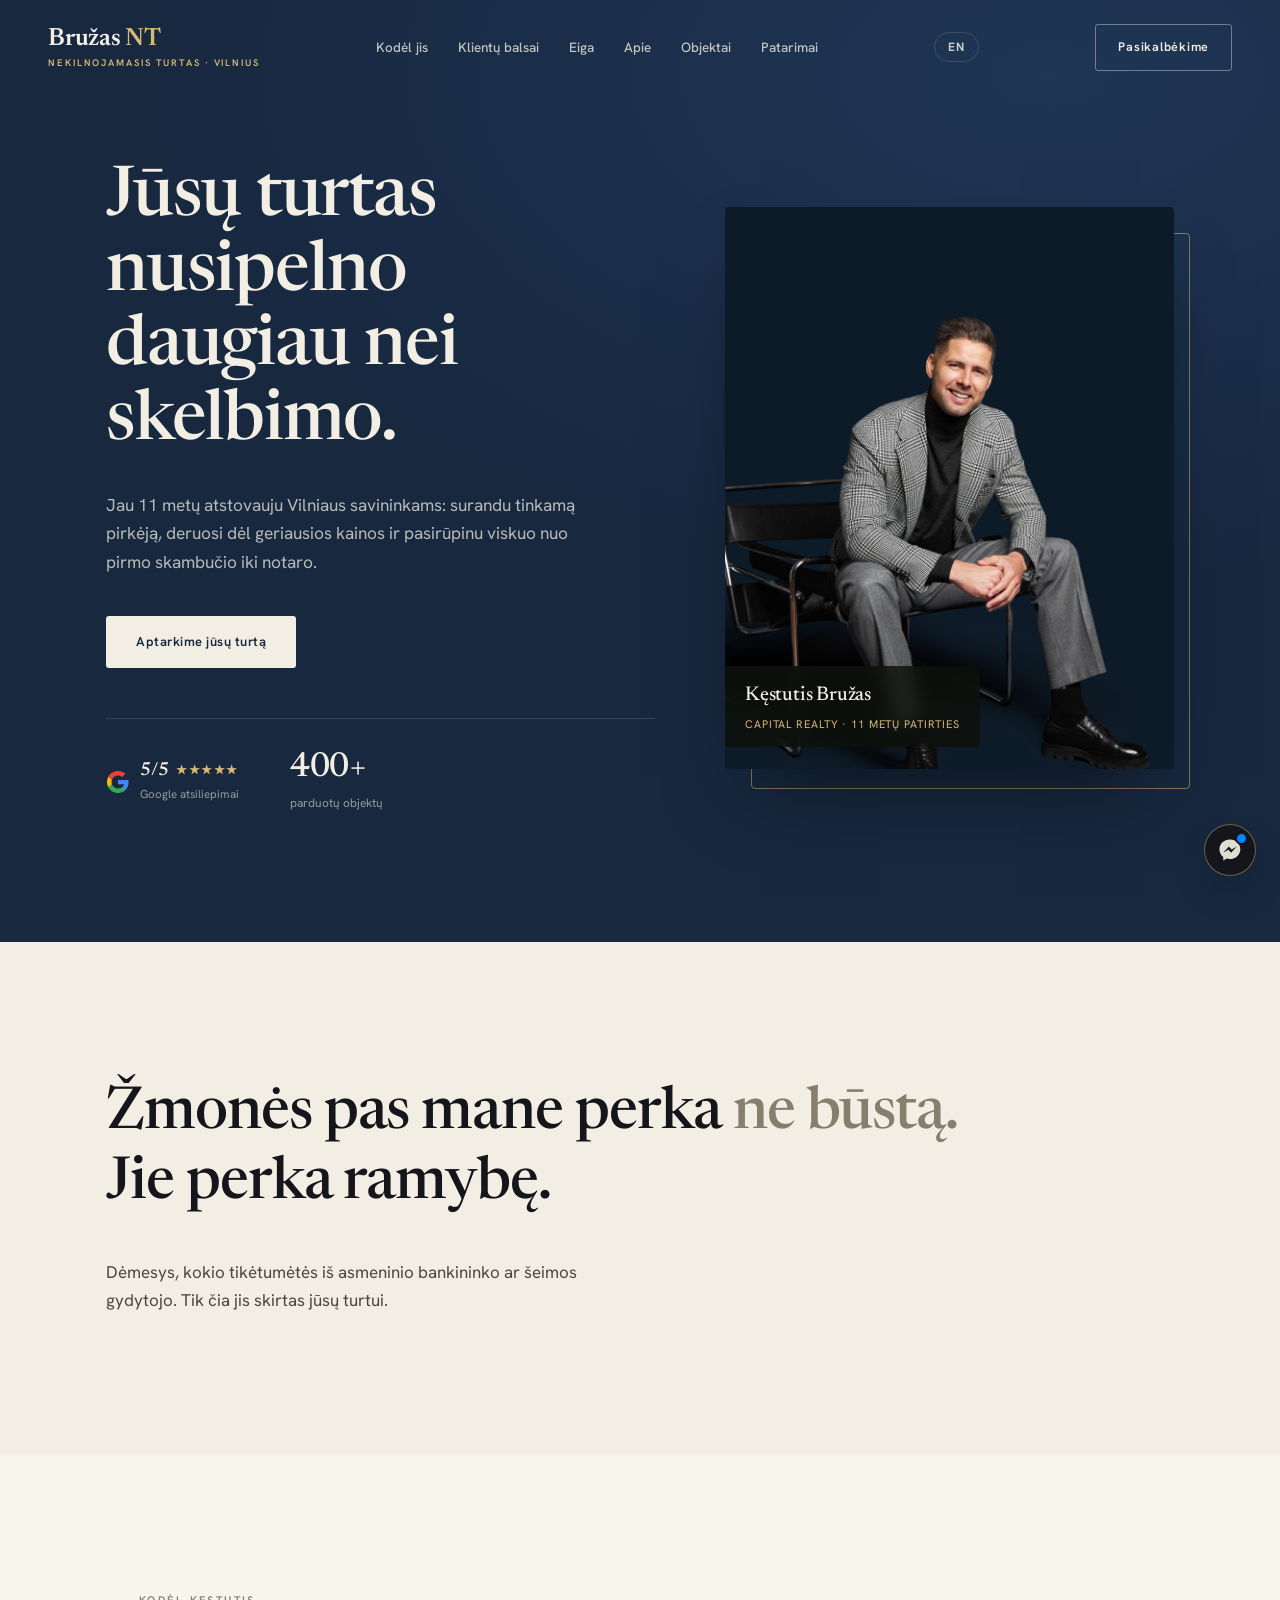
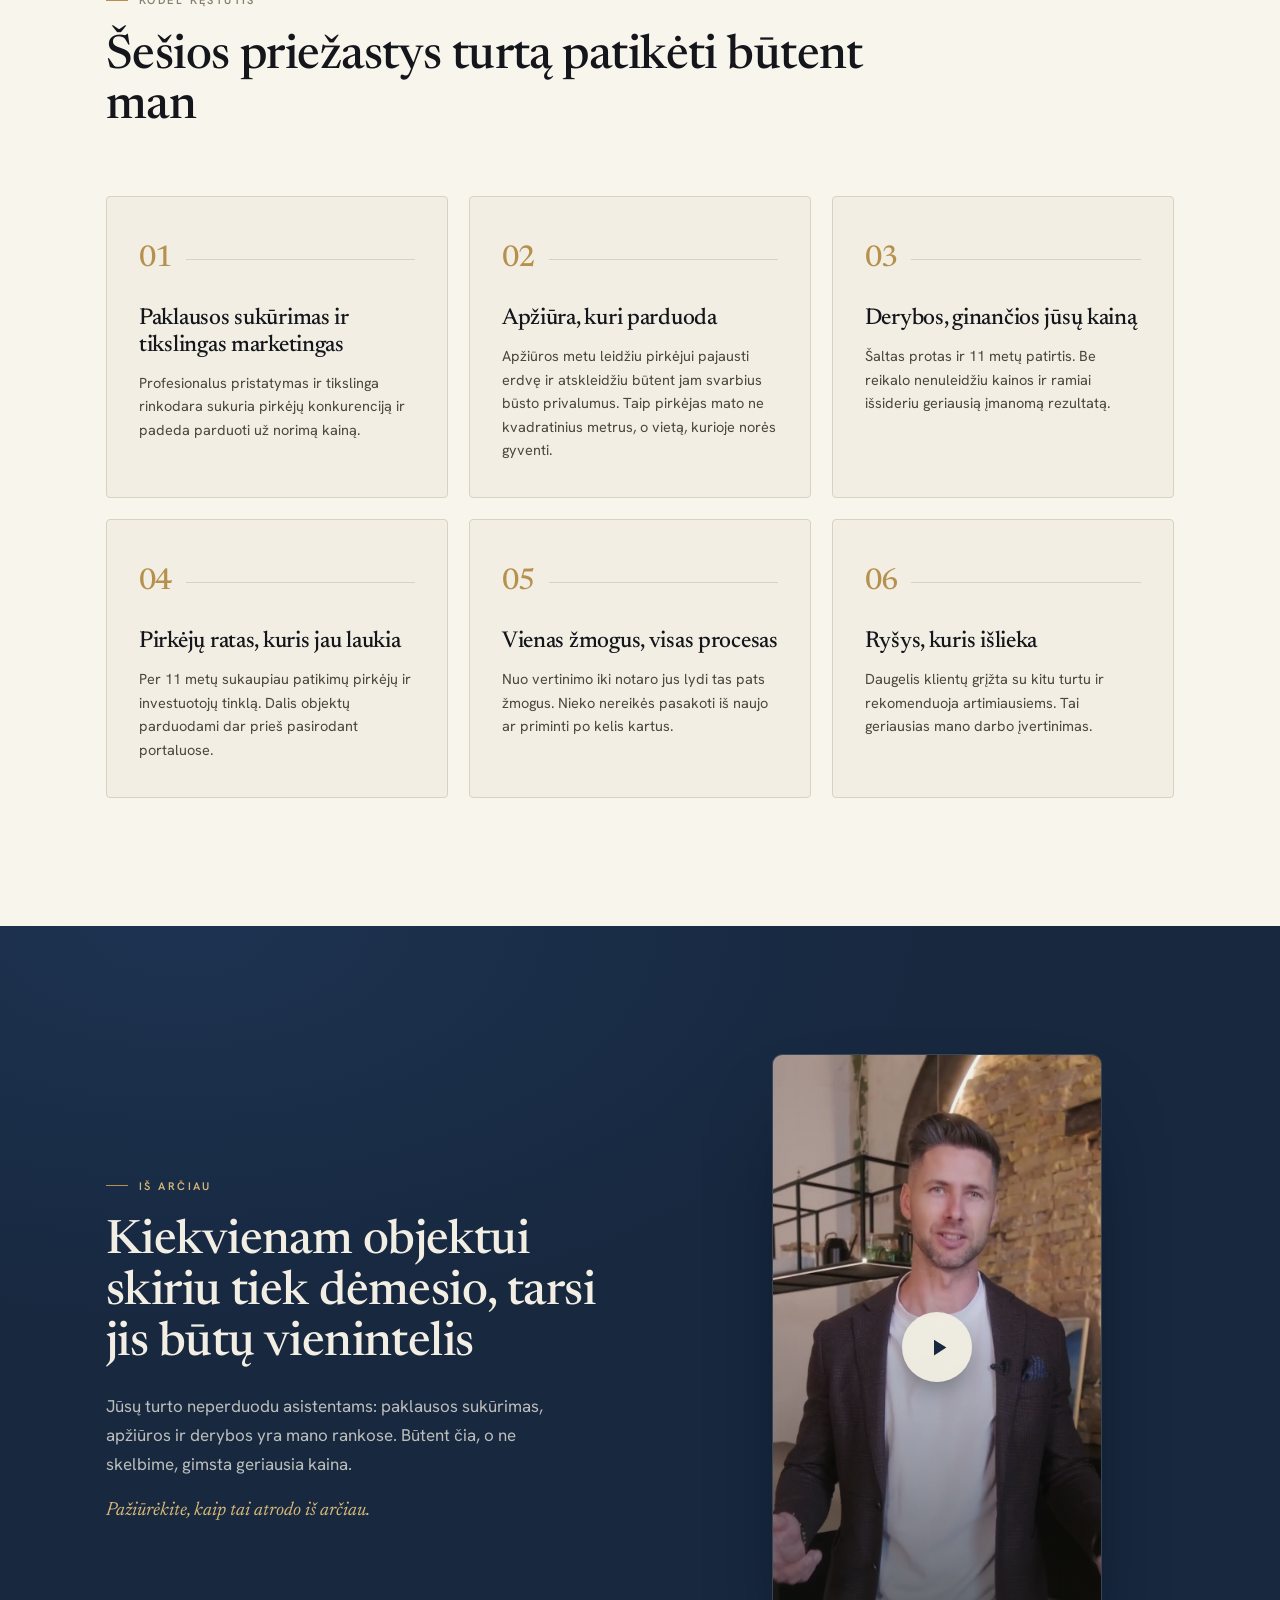
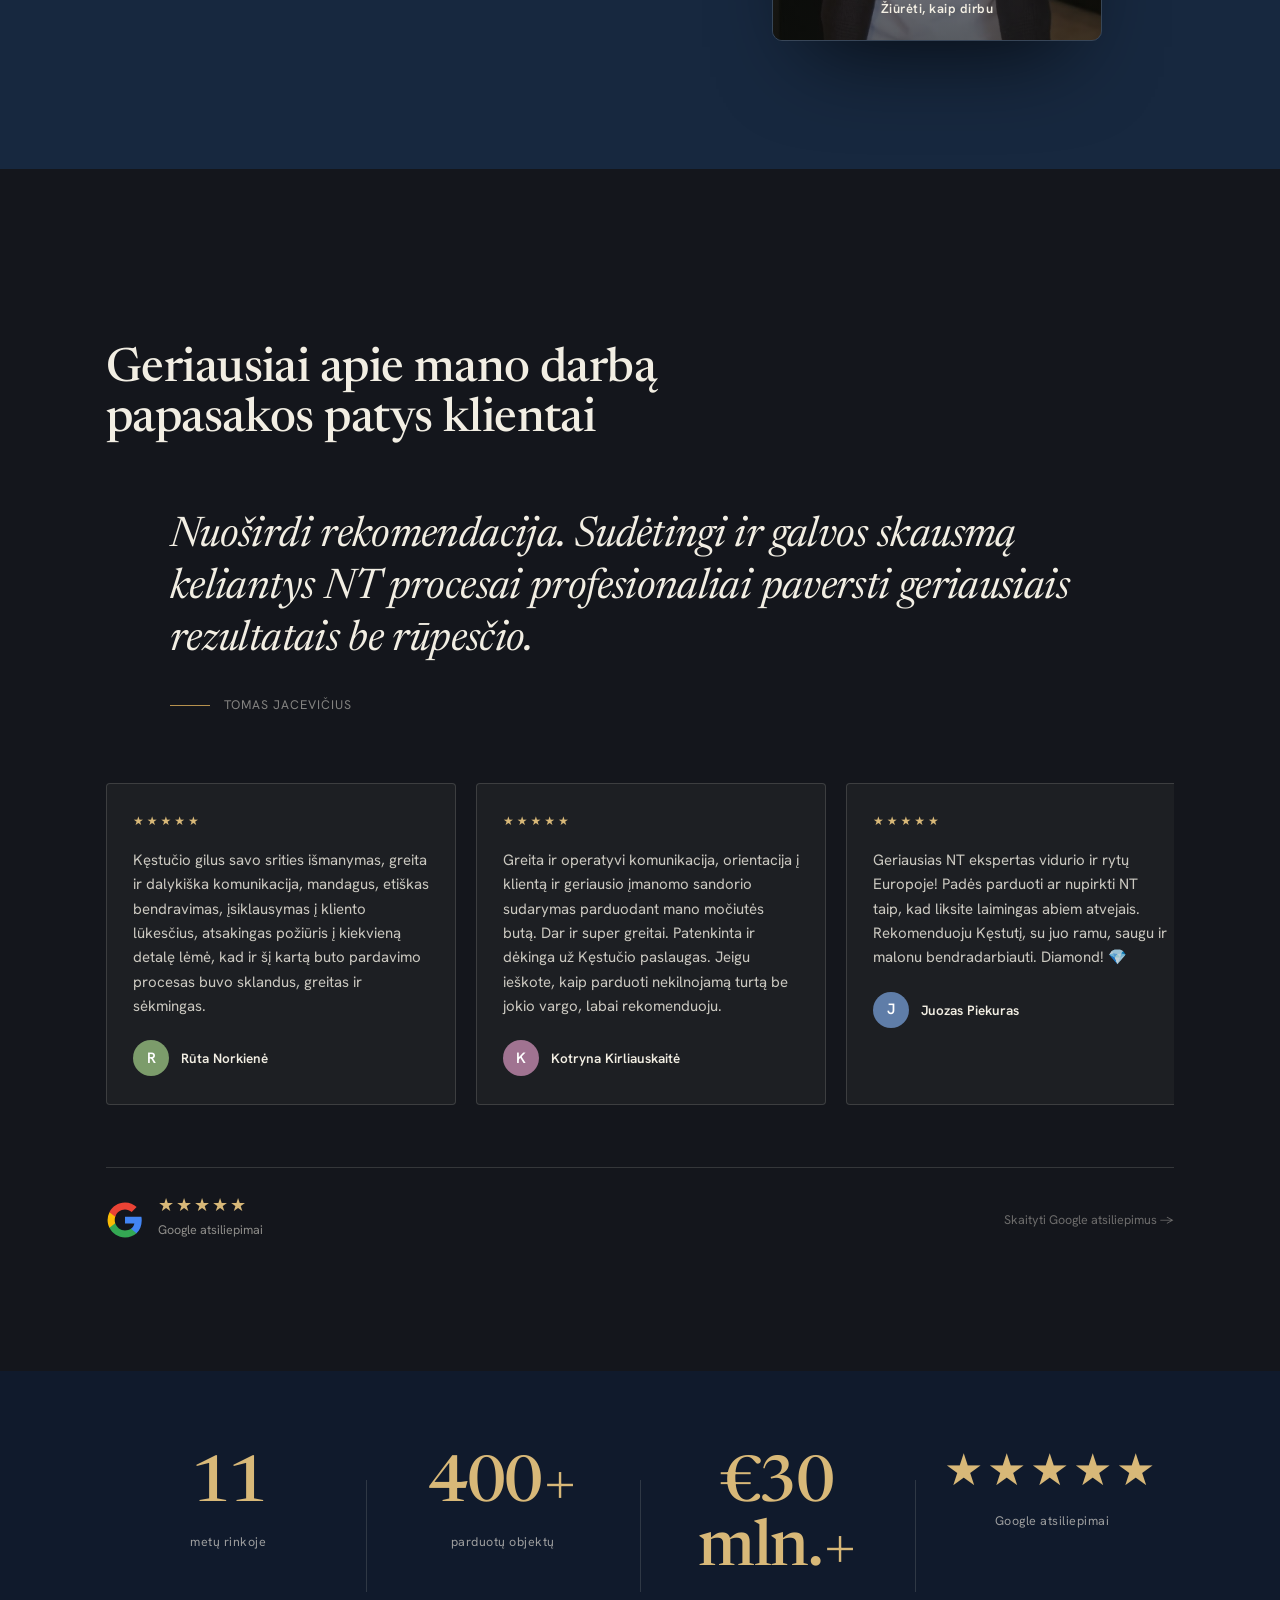
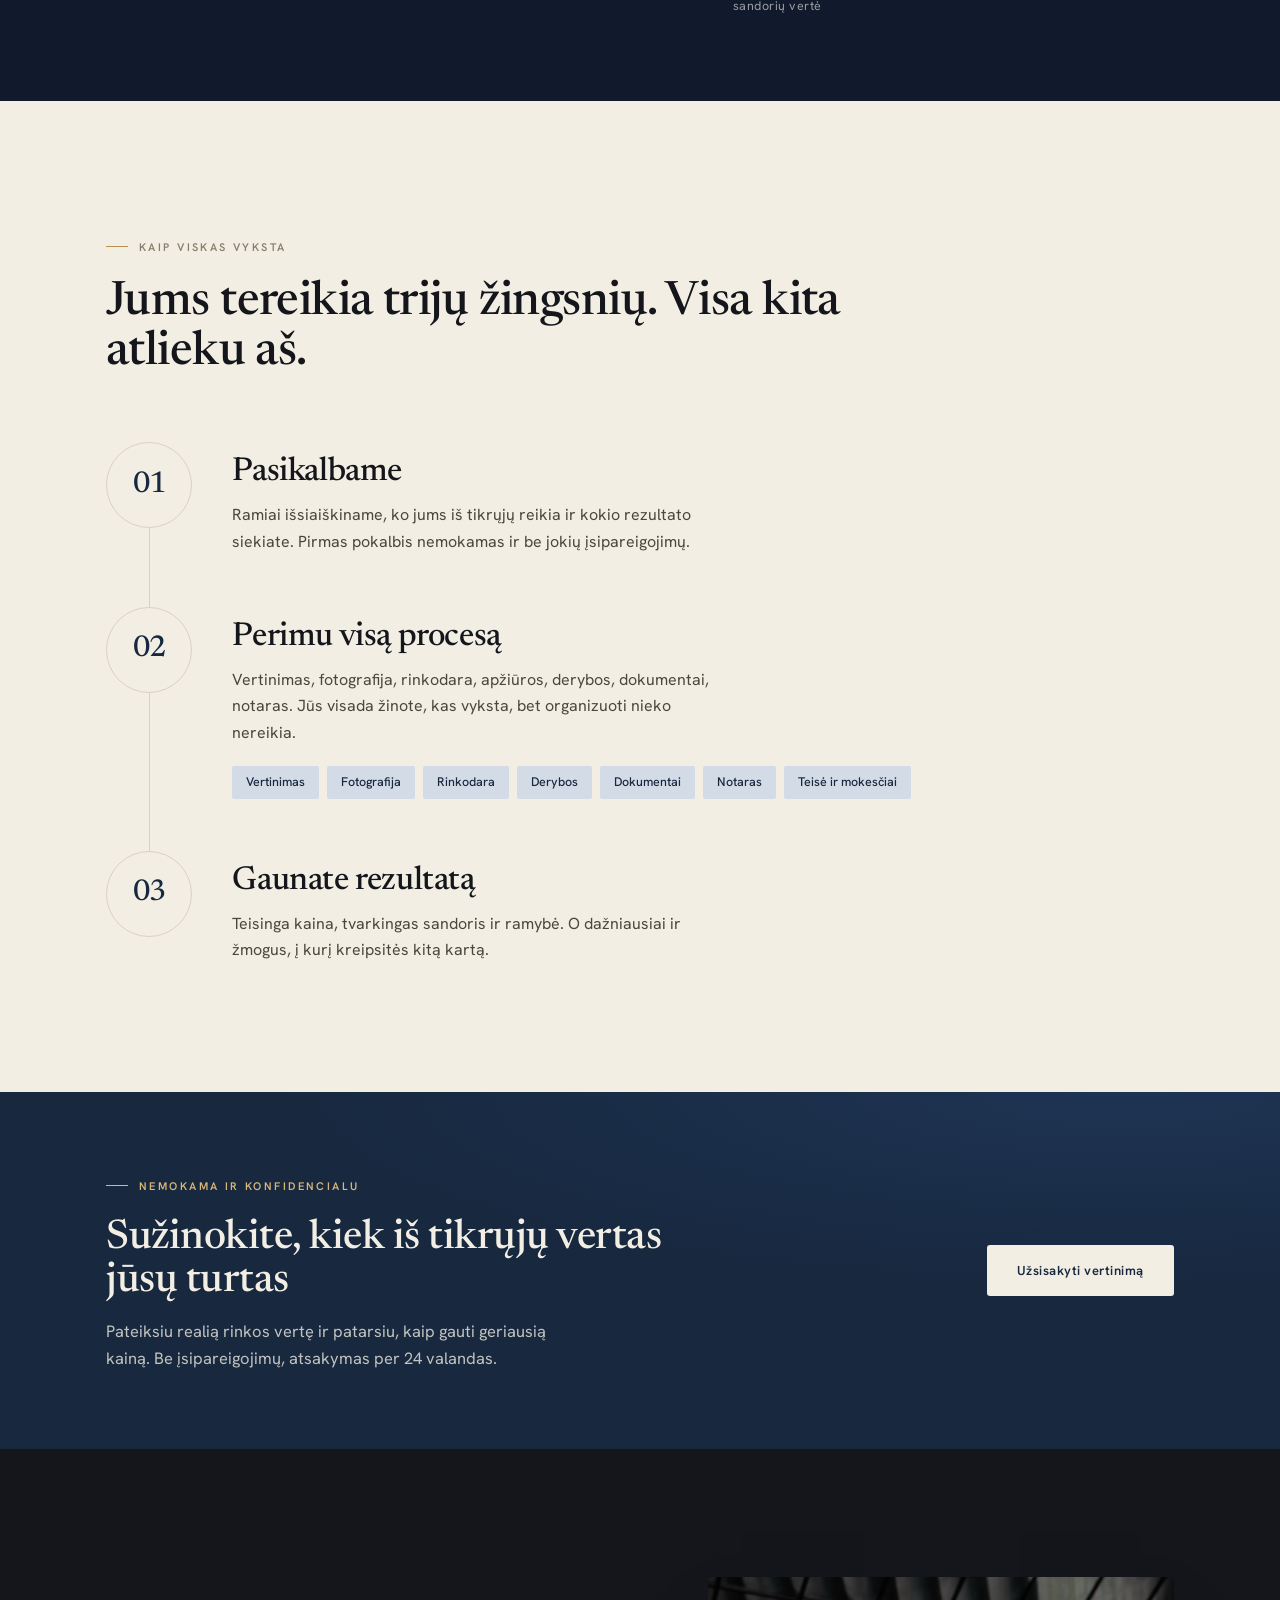
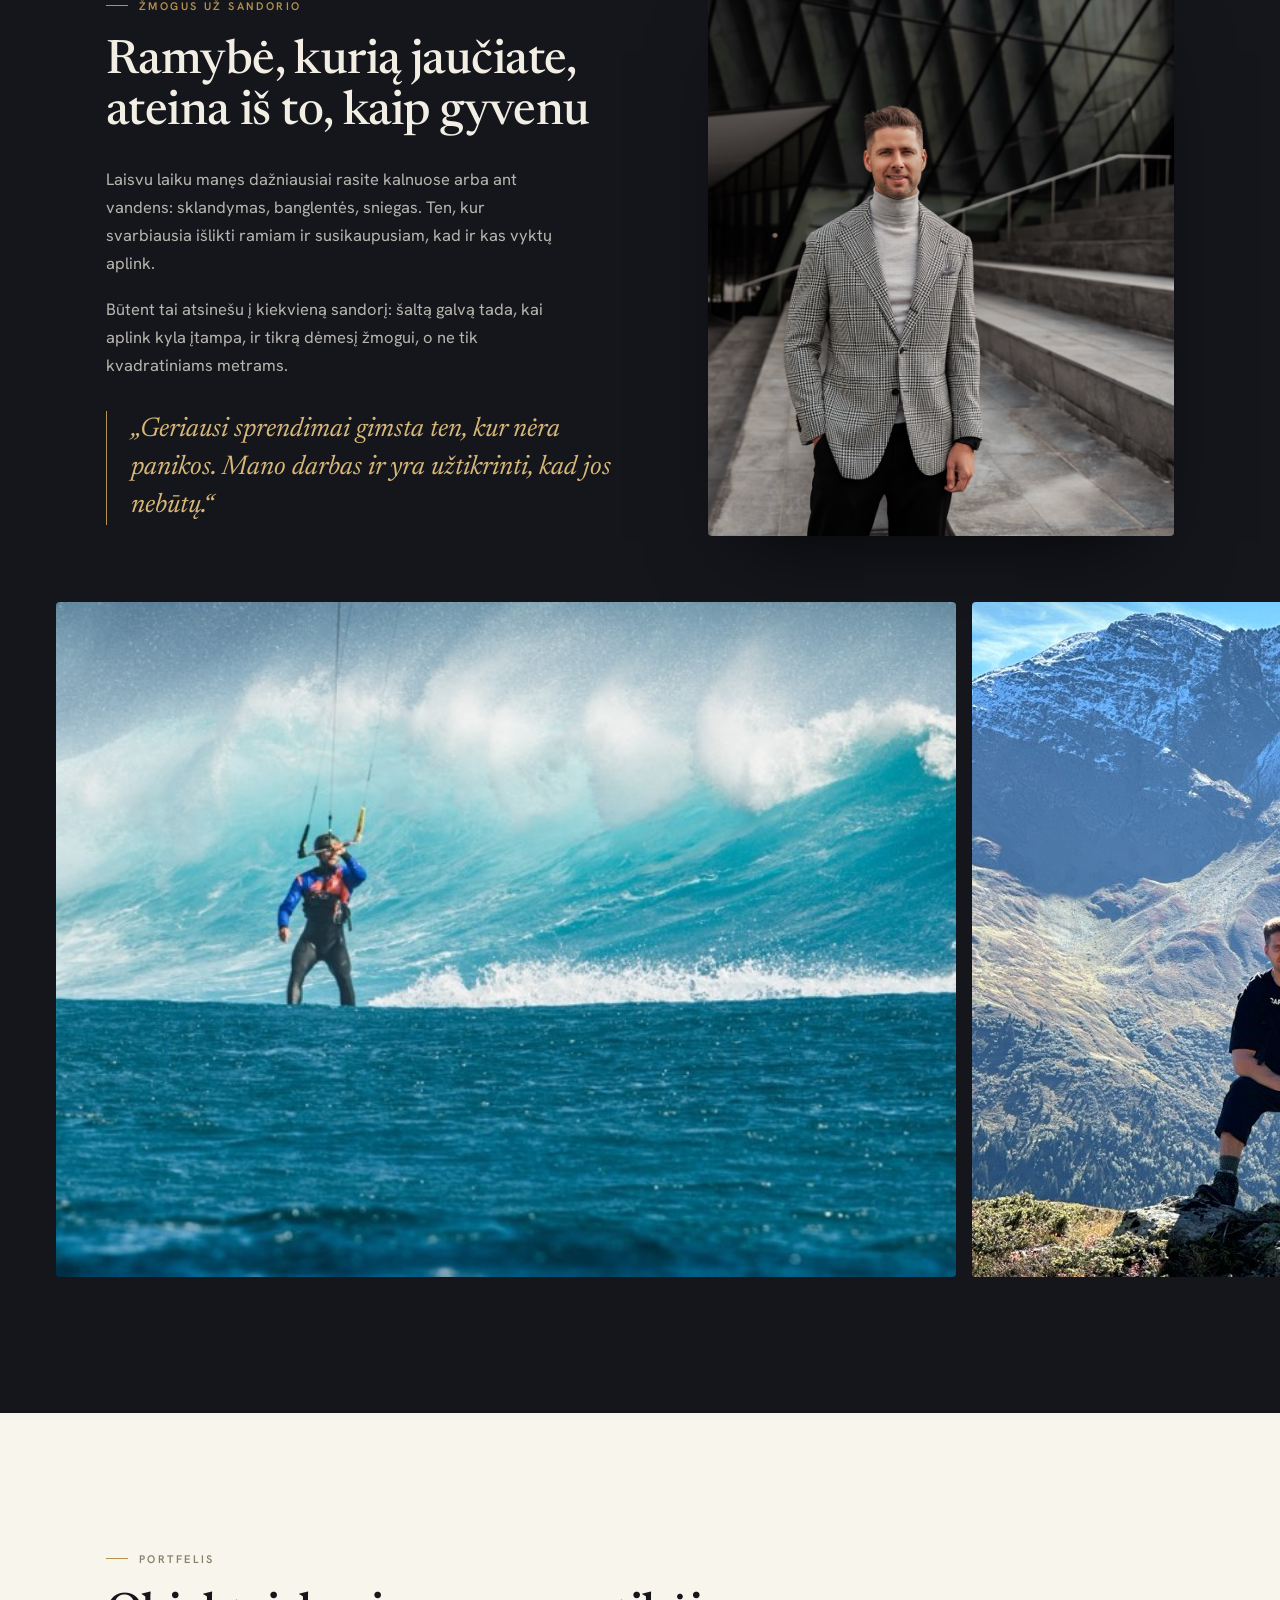
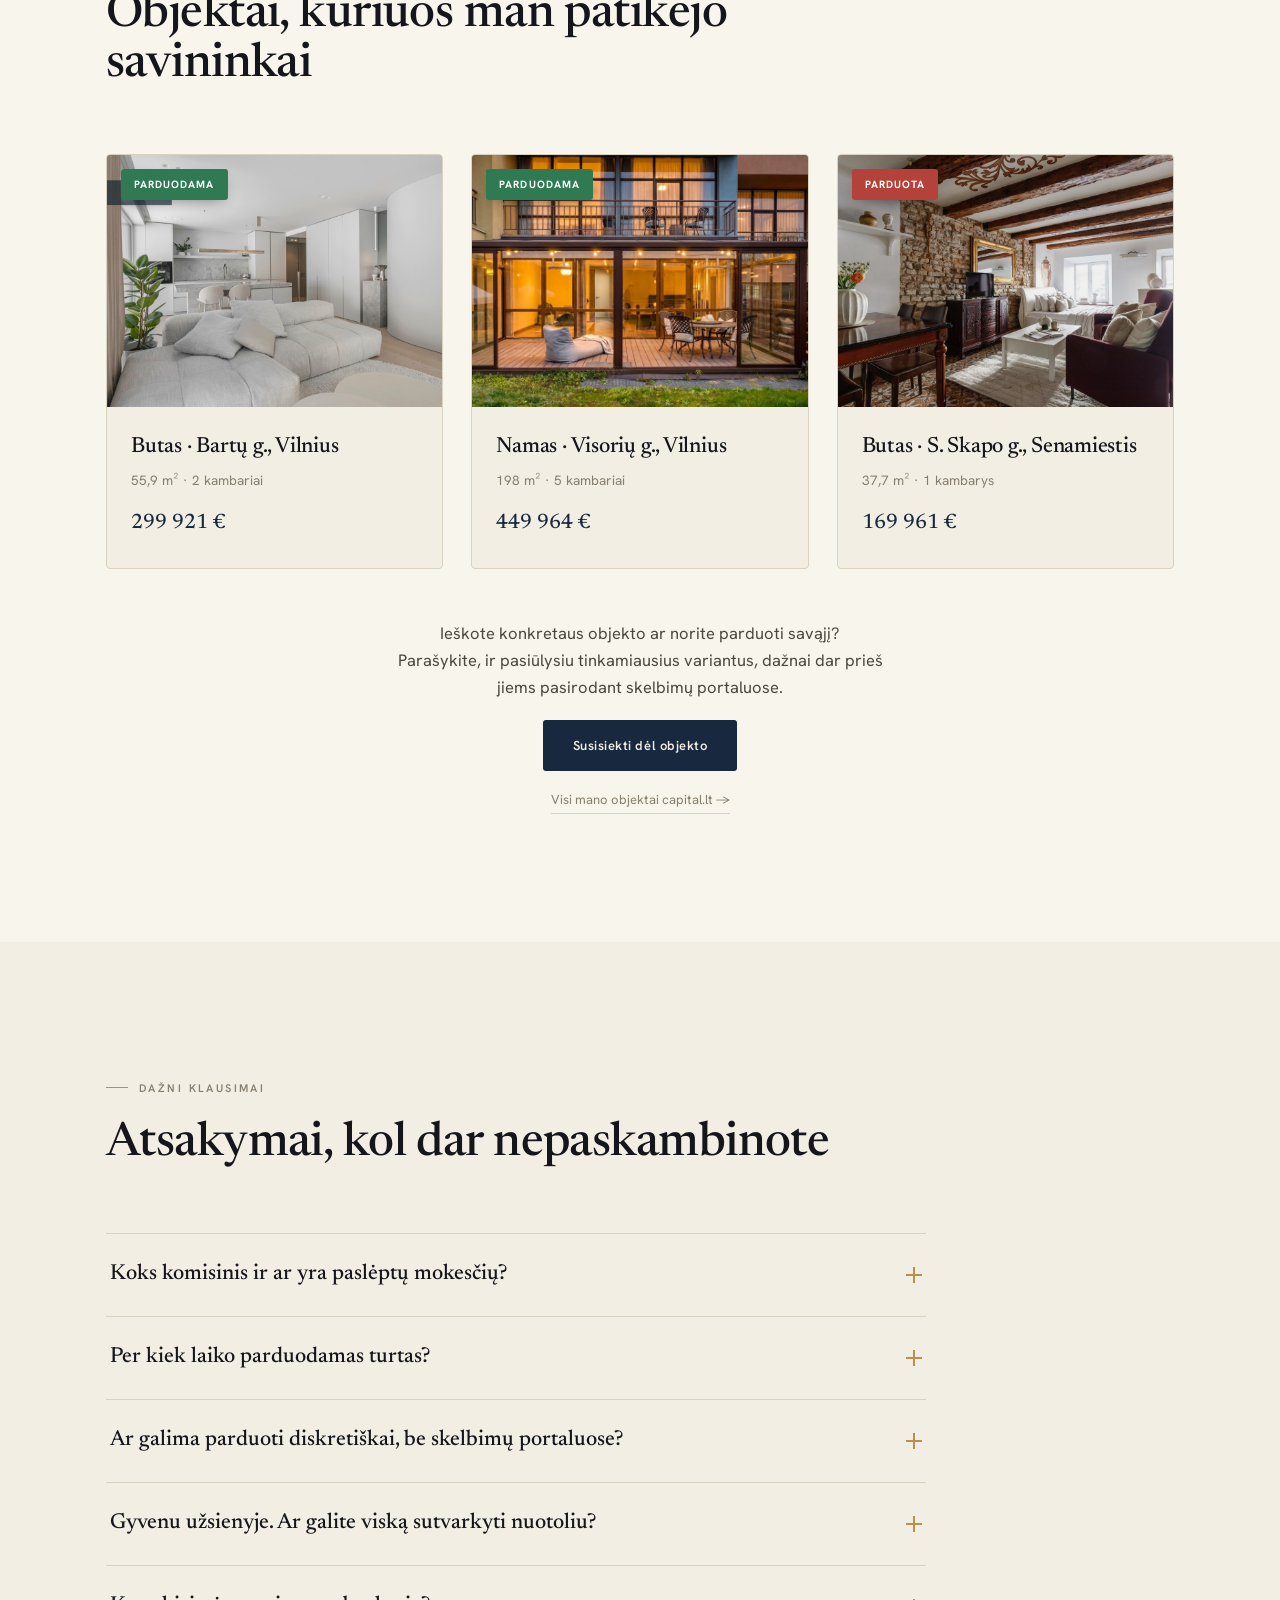
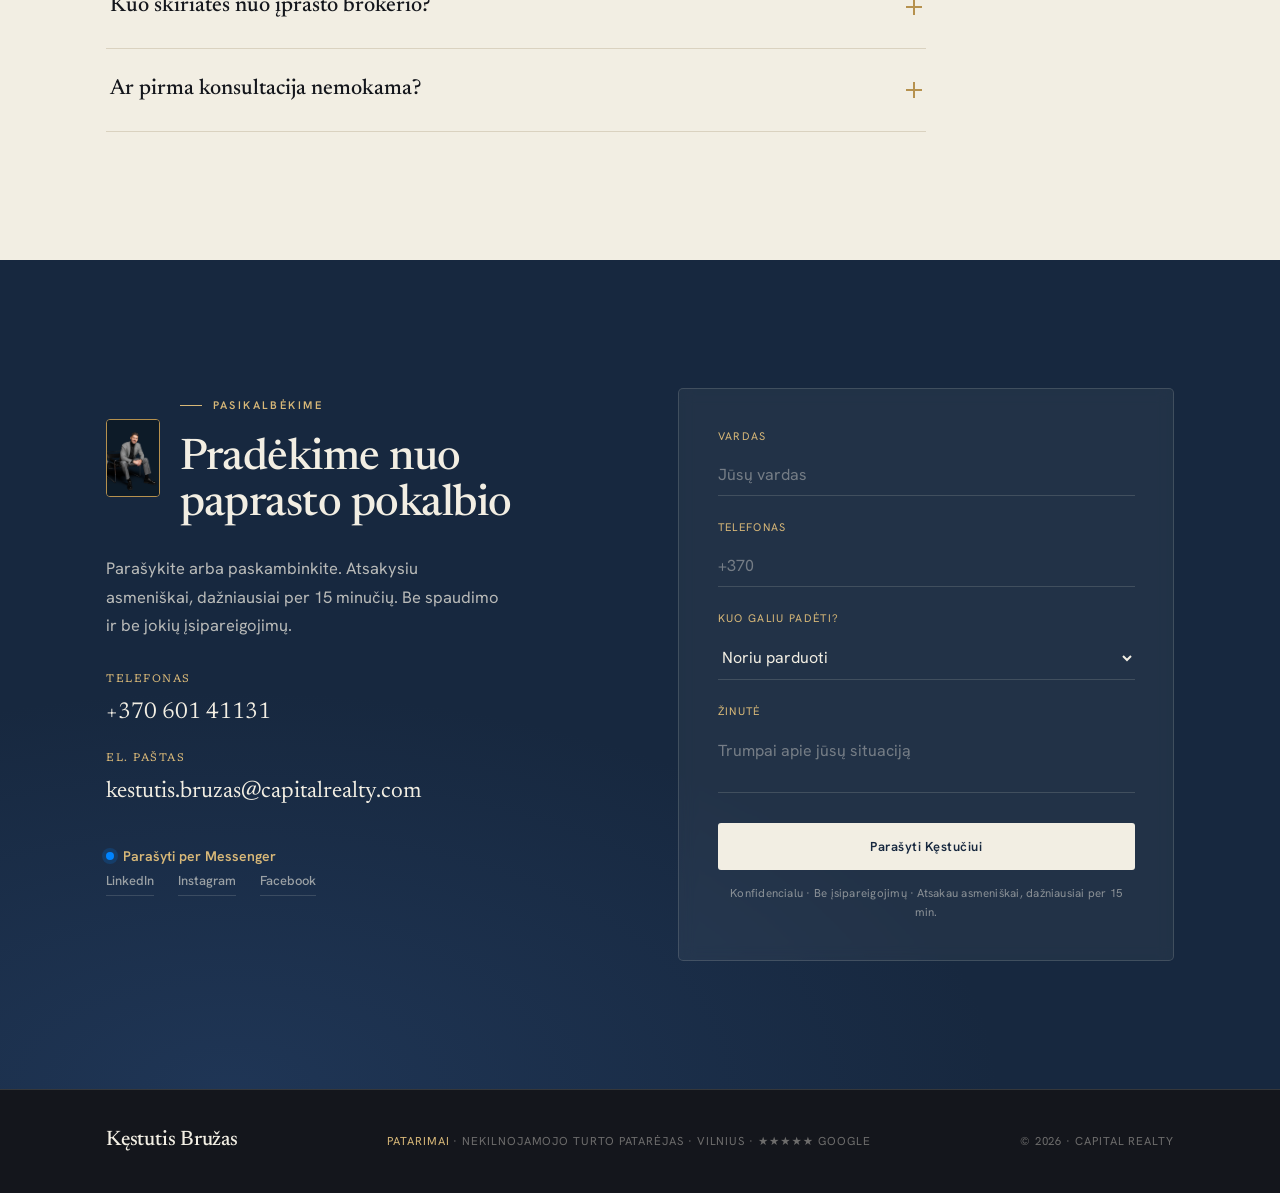
==== index.html @ 27bbdd6e "Use authentic reel frame as the video poster" ====
<!DOCTYPE html>
<html lang="lt">
<head>
  <meta charset="UTF-8" />
  <meta name="viewport" content="width=device-width, initial-scale=1.0" />
  <title>Kęstutis Bružas · Asmeninis nekilnojamojo turto patarėjas Vilniuje</title>
  <meta name="description" content="Kęstutis Bružas, asmeninis nekilnojamojo turto patarėjas Vilniuje. Perduodate raktus, viskuo pasirūpina jis. Asmeniškas aptarnavimas parduodant ir perkant. Google įvertinimas 5/5." />
  <link rel="preconnect" href="https://fonts.googleapis.com" />
  <link rel="preconnect" href="https://fonts.gstatic.com" crossorigin />
  <link href="https://fonts.googleapis.com/css2?family=Newsreader:ital,opsz,wght@0,6..72,400;0,6..72,500;0,6..72,600;1,6..72,400;1,6..72,500&family=Hanken+Grotesk:wght@400;500;600;700&display=swap" rel="stylesheet" />
  <link rel="stylesheet" href="styles.css" />
  <link rel="stylesheet" href="theme-navy.css" />
  <link rel="preload" as="image" href="img/kestutis.jpg" fetchpriority="high" />
  <noscript><style>[data-reveal],.hero-h1 .l,.hero .kicker,.hero-sub,.hero-cta,.hero-trust,.hero-portrait{opacity:1 !important;transform:none !important}</style></noscript>
  <link rel="icon" type="image/svg+xml" href="favicon.svg" />
  <link rel="apple-touch-icon" href="apple-touch-icon.png" />
  <meta name="theme-color" content="#17283f" />

  <link rel="canonical" href="https://bruzasnt.lt/" />
  <!-- Open Graph / sharing -->
  <meta property="og:type" content="website" />
  <meta property="og:url" content="https://bruzasnt.lt/" />
  <meta property="og:title" content="Kęstutis Bružas · Nekilnojamojo turto patarėjas Vilniuje" />
  <meta property="og:description" content="Asmeniškas brangaus turto pardavimas Vilniuje. Perduodate raktus, viskuo pasirūpina jis. Google įvertinimas 5/5." />
  <!-- TODO: swap to https://bruzasnt.lt/img/kestutis.jpg when domain is connected -->
  <meta property="og:image" content="https://tomaspaulius.github.io/bruzas-navy/img/kestutis.jpg" />
  <meta property="og:locale" content="lt_LT" />
  <meta property="og:locale:alternate" content="en_US" />
  <meta name="twitter:card" content="summary_large_image" />
  <meta name="twitter:title" content="Kęstutis Bružas · Nekilnojamojo turto patarėjas Vilniuje" />
  <meta name="twitter:description" content="Asmeniškas brangaus turto pardavimas Vilniuje. Google įvertinimas 5/5." />
  <meta name="twitter:image" content="https://tomaspaulius.github.io/bruzas-navy/img/kestutis.jpg" />

  <!-- Structured data: helps Google + AI engines (ChatGPT, Perplexity, AI Overviews) read the facts -->
  <script type="application/ld+json">
  {
    "@context": "https://schema.org",
    "@type": "RealEstateAgent",
    "@id": "https://bruzasnt.lt/#agent",
    "name": "Kęstutis Bružas",
    "url": "https://bruzasnt.lt/",
    "image": "https://bruzasnt.lt/img/kestutis.jpg",
    "jobTitle": "Nekilnojamojo turto patarėjas",
    "description": "Asmeninis nekilnojamojo turto patarėjas Vilniuje. Brangaus turto pardavimas, pirkimas ir vertinimas.",
    "telephone": "+37060141131",
    "email": "kestutis.bruzas@capitalrealty.com",
    "priceRange": "€€€",
    "knowsLanguage": ["lt", "en"],
    "areaServed": { "@type": "City", "name": "Vilnius" },
    "address": { "@type": "PostalAddress", "addressLocality": "Vilnius", "addressCountry": "LT" },
    "worksFor": { "@type": "Organization", "name": "Capital Realty" },
    "sameAs": [
      "https://www.linkedin.com/in/vilniusbrokeris",
      "https://www.instagram.com/bruzas_nt",
      "https://www.facebook.com/kestutisbruzasNT"
    ],
    "hasOfferCatalog": {
      "@type": "OfferCatalog",
      "name": "Paslaugos",
      "itemListElement": [
        { "@type": "Offer", "itemOffered": { "@type": "Service", "name": "Nekilnojamojo turto pardavimas" } },
        { "@type": "Offer", "itemOffered": { "@type": "Service", "name": "Nekilnojamojo turto pirkimas" } },
        { "@type": "Offer", "itemOffered": { "@type": "Service", "name": "Turto vertinimas" } },
        { "@type": "Offer", "itemOffered": { "@type": "Service", "name": "Investicijų konsultacijos" } }
      ]
    },
    "aggregateRating": {
      "@type": "AggregateRating",
      "ratingValue": "5",
      "reviewCount": "4",
      "bestRating": "5"
    },
    "review": [
      { "@type": "Review", "author": { "@type": "Person", "name": "Tomas Jacevičius" }, "reviewRating": { "@type": "Rating", "ratingValue": "5" }, "reviewBody": "Nuoširdi rekomendacija. Sudėtingi ir galvos skausmą keliantys NT procesai profesionaliai paversti geriausiais rezultatais be rūpesčio." },
      { "@type": "Review", "author": { "@type": "Person", "name": "Rūta Norkienė" }, "reviewRating": { "@type": "Rating", "ratingValue": "5" }, "reviewBody": "Gilus savo srities išmanymas, greita ir dalykiška komunikacija, įsiklausymas į kliento lūkesčius ir atsakingas požiūris į kiekvieną detalę lėmė, kad buto pardavimo procesas buvo sklandus, greitas ir sėkmingas." },
      { "@type": "Review", "author": { "@type": "Person", "name": "Kotryna Kirliauskaitė" }, "reviewRating": { "@type": "Rating", "ratingValue": "5" }, "reviewBody": "Greita ir operatyvi komunikacija, orientacija į klientą ir geriausio įmanomo sandorio sudarymas. Jeigu ieškote, kaip parduoti nekilnojamą turtą be jokio vargo, labai rekomenduoju." },
      { "@type": "Review", "author": { "@type": "Person", "name": "Juozas Piekuras" }, "reviewRating": { "@type": "Rating", "ratingValue": "5" }, "reviewBody": "Geriausias NT ekspertas vidurio ir rytų Europoje! Padės parduoti ar nupirkti NT taip, kad liksite laimingas abiem atvejais. Rekomenduoju Kęstutį, su juo ramu, saugu ir malonu bendradarbiauti." }
    ]
  }
  </script>
  <script type="application/ld+json">
  {
    "@context": "https://schema.org",
    "@type": "FAQPage",
    "mainEntity": [
      { "@type": "Question", "name": "Koks komisinis ir ar yra paslėptų mokesčių?", "acceptedAnswer": { "@type": "Answer", "text": "Komisinį sutariame iš anksto ir aiškiai, jokių paslėptų mokesčių. Mokate tik už rezultatą, kai turtas parduodamas." } },
      { "@type": "Question", "name": "Per kiek laiko parduodamas turtas?", "acceptedAnswer": { "@type": "Answer", "text": "Priklauso nuo segmento ir kainos. Tinkamai paruoštas ir teisingai įkainotas objektas pirkėją randa greičiau. Realų terminą pasakysiu po pirmo įvertinimo." } },
      { "@type": "Question", "name": "Ar galima parduoti diskretiškai, be skelbimų portaluose?", "acceptedAnswer": { "@type": "Answer", "text": "Taip. Prireikus parduodu tyliai, per savo pirkėjų ratą, neskelbdamas objekto portaluose." } },
      { "@type": "Question", "name": "Ar galite atstovauti, jei gyvenu užsienyje?", "acceptedAnswer": { "@type": "Answer", "text": "Taip, daugelis klientų gyvena svetur. Vertinimą, peržiūras, derybas ir dokumentus tvarkau nuotoliu." } },
      { "@type": "Question", "name": "Kuo skiriatės nuo įprasto brokerio?", "acceptedAnswer": { "@type": "Answer", "text": "Visą procesą vedu asmeniškai, nuo pirmo pokalbio iki notaro. Aukščiausio lygio pristatymas, tikri pirkėjai ir derybos, apginančios jūsų kainą." } },
      { "@type": "Question", "name": "Ar pirma konsultacija nemokama?", "acceptedAnswer": { "@type": "Answer", "text": "Taip, pirmas pokalbis ir turto vertinimas nemokami ir be įsipareigojimų." } }
    ]
  }
  </script>
</head>
<body>
  <header class="nav" id="nav">
    <div class="nav-inner">
      <a class="wordmark" href="#top">Bružas <b class="wm-nt">NT</b><span data-en="Real estate · Vilnius">Nekilnojamasis turtas · Vilnius</span></a>
      <nav class="nav-links" id="navLinks">
        <a href="#kodel" data-en="Why him">Kodėl jis</a>
        <a href="#balsai" data-en="Reviews">Klientų balsai</a>
        <a href="#eiga" data-en="Process">Eiga</a>
        <a href="#zmogus" data-en="About">Apie</a>
        <a href="#objektai" data-en="Properties">Objektai</a>
        <a href="patarimai.html" data-en="Guides">Patarimai</a>
        <a class="nav-cta-m" href="#kontaktai" data-en="Let's talk">Pasikalbėkime</a>
      </nav>
      <button class="lang-btn" id="langBtn" type="button" aria-label="Switch to English">EN</button>
      <a class="btn btn-line nav-cta-d" href="#kontaktai" data-en="Let's talk">Pasikalbėkime</a>
      <button class="nav-toggle" id="navToggle" aria-label="Meniu" aria-expanded="false"><span></span><span></span><span></span></button>
    </div>
  </header>

  <main id="top">

    <!-- ===== HERO ===== -->
    <section class="hero">
      <div class="hero-wrap">
        <div class="hero-text">
          <h1 class="hero-h1">
            <span class="l l1" data-en="Your property deserves">Jūsų turtas nusipelno</span>
            <span class="l l2" data-en="more than a listing.">daugiau nei skelbimo.</span>
          </h1>
          <p class="hero-sub" data-en="For 11 years I've represented owners in Vilnius: I find the right buyer, negotiate the best price and handle everything from the first call to the notary.">Jau 11 metų atstovauju Vilniaus savininkams: surandu tinkamą pirkėją, deruosi dėl geriausios kainos ir pasirūpinu viskuo nuo pirmo skambučio iki notaro.</p>
        </div>
        <figure class="hero-portrait">
          <span class="hp-panel" aria-hidden="true"></span>
          <div class="hp-card">
            <img src="img/kestutis.jpg" alt="Kęstutis Bružas" fetchpriority="high" />
          </div>
          <figcaption class="hp-tag"><b>Kęstutis Bružas</b><span data-en="Capital Realty · 11 years' experience">Capital Realty · 11 metų patirties</span></figcaption>
        </figure>
        <div class="hero-actions">
          <div class="hero-cta">
            <a class="btn btn-clay" href="#kontaktai" data-en="Let's talk about your property">Aptarkime jūsų turtą</a>
          </div>
          <div class="hero-trust">
            <div class="ht ht-google">
              <svg class="ht-g" viewBox="0 0 48 48" aria-hidden="true"><path fill="#4285F4" d="M45.12 24.5c0-1.56-.14-3.06-.4-4.5H24v8.51h11.84c-.51 2.75-2.06 5.08-4.39 6.64v5.52h7.11c4.16-3.83 6.56-9.47 6.56-16.17z"/><path fill="#34A853" d="M24 46c5.94 0 10.92-1.97 14.56-5.33l-7.11-5.52c-1.97 1.32-4.49 2.1-7.45 2.1-5.73 0-10.58-3.87-12.31-9.07H4.34v5.7C7.96 41.07 15.4 46 24 46z"/><path fill="#FBBC05" d="M11.69 28.18C11.25 26.86 11 25.45 11 24s.25-2.86.69-4.18v-5.7H4.34A21.99 21.99 0 0 0 2 24c0 3.55.85 6.91 2.34 9.88l7.35-5.7z"/><path fill="#EA4335" d="M24 10.75c3.23 0 6.13 1.11 8.41 3.29l6.31-6.31C34.91 4.18 29.93 2 24 2 15.4 2 7.96 6.93 4.34 14.12l7.35 5.7c1.73-5.2 6.58-9.07 12.31-9.07z"/></svg>
              <div><b>5/5 <i class="ht-gstars">★★★★★</i></b><span data-en="Google reviews">Google atsiliepimai</span></div>
            </div>
            <div class="ht"><b>400+</b><span data-en="properties sold">parduotų objektų</span></div>
          </div>
        </div>
      </div>
    </section>

    <!-- ===== STATEMENT ===== -->
    <section class="statement">
      <div class="wrap">
        <p class="state-line" data-reveal data-en="People don't come to me for <span class='nb'>a home.</span>">Žmonės pas mane perka <span class="nb">ne būstą.</span></p>
        <p class="state-line big" data-reveal data-en="They come for peace of mind.">Jie perka ramybę.</p>
        <p class="state-sub" data-reveal data-en="The kind of attention you'd expect from a private banker or your family doctor. Only here it's devoted to your property.">Dėmesys, kokio tikėtumėtės iš asmeninio bankininko ar šeimos gydytojo. Tik čia jis skirtas jūsų turtui.</p>
      </div>
    </section>

    <!-- ===== WHY HIM ===== -->
    <section class="why" id="kodel">
      <div class="wrap">
        <div class="sec-head">
          <p class="eyebrow" data-reveal data-en="Why Kęstutis">Kodėl Kęstutis</p>
          <h2 data-reveal data-en="Six reasons to trust your property to me">Šešios priežastys turtą patikėti būtent man</h2>
        </div>
        <div class="why-grid">
          <article class="why-card" data-reveal>
            <span class="why-no">01</span>
            <h3 data-en="Demand and targeted marketing">Paklausos sukūrimas ir tikslingas marketingas</h3>
            <p data-en="Professional presentation and focused marketing create competition between buyers and help you sell at the price you want.">Profesionalus pristatymas ir tikslinga rinkodara sukuria pirkėjų konkurenciją ir padeda parduoti už norimą kainą.</p>
          </article>
          <article class="why-card" data-reveal>
            <span class="why-no">02</span>
            <h3 data-en="A viewing that sells">Apžiūra, kuri parduoda</h3>
            <p data-en="During the viewing I let the buyer feel the space and reveal the details that matter to them. So they see not square meters, but a place they'll want to live in.">Apžiūros metu leidžiu pirkėjui pajausti erdvę ir atskleidžiu būtent jam svarbius būsto privalumus. Taip pirkėjas mato ne kvadratinius metrus, o vietą, kurioje norės gyventi.</p>
          </article>
          <article class="why-card" data-reveal>
            <span class="why-no">03</span>
            <h3 data-en="Negotiation that defends your price">Derybos, ginančios jūsų kainą</h3>
            <p data-en="A cool head and 11 years of experience. I never drop the price without reason and calmly negotiate the best possible result.">Šaltas protas ir 11 metų patirtis. Be reikalo nenuleidžiu kainos ir ramiai išsideriu geriausią įmanomą rezultatą.</p>
          </article>
          <article class="why-card" data-reveal>
            <span class="why-no">04</span>
            <h3 data-en="A circle of buyers already waiting">Pirkėjų ratas, kuris jau laukia</h3>
            <p data-en="Over 11 years I've built a network of trusted buyers and investors. Some properties sell before they ever reach the listing portals.">Per 11 metų sukaupiau patikimų pirkėjų ir investuotojų tinklą. Dalis objektų parduodami dar prieš pasirodant portaluose.</p>
          </article>
          <article class="why-card" data-reveal>
            <span class="why-no">05</span>
            <h3 data-en="One person, the whole process">Vienas žmogus, visas procesas</h3>
            <p data-en="From valuation to the notary, the same person is with you. You'll never have to explain things again or remind anyone twice.">Nuo vertinimo iki notaro jus lydi tas pats žmogus. Nieko nereikės pasakoti iš naujo ar priminti po kelis kartus.</p>
          </article>
          <article class="why-card" data-reveal>
            <span class="why-no">06</span>
            <h3 data-en="A relationship that lasts">Ryšys, kuris išlieka</h3>
            <p data-en="Many clients come back with another property and recommend me to those closest to them. That's the best measure of my work.">Daugelis klientų grįžta su kitu turtu ir rekomenduoja artimiausiems. Tai geriausias mano darbo įvertinimas.</p>
          </article>
        </div>
      </div>
    </section>

    <!-- ===== REEL / PERSONAL ATTENTION ===== -->
    <section class="reel-sec" id="darbas">
      <div class="wrap reel-grid">
        <div class="reel-text" data-reveal>
          <p class="eyebrow bronze" data-en="Up close">Iš arčiau</p>
          <h2 data-en="I give every property as much attention as if it were the only one">Kiekvienam objektui skiriu tiek dėmesio, tarsi jis būtų vienintelis</h2>
          <p class="reel-lead" data-en="I don't hand your property to assistants: creating demand, viewings and negotiations stay in my hands. That, not the listing, is where the best price is made.">Jūsų turto neperduodu asistentams: paklausos sukūrimas, apžiūros ir derybos yra mano rankose. Būtent čia, o ne skelbime, gimsta geriausia kaina.</p>
          <p class="reel-note" data-en="See what that looks like up close.">Pažiūrėkite, kaip tai atrodo iš arčiau.</p>
        </div>
        <!-- Reel: YouTube Short, loaded on click (facade). Change data-yt to swap the video. -->
        <div class="reel-video" data-yt="X-_gJaT-dTc" role="button" tabindex="0" data-reveal aria-label="Žiūrėti Kęstučio vaizdo įrašą">
          <img src="img/reel-poster.jpg" alt="Kęstutis Bružas vaizdo įraše" loading="lazy" />
          <span class="reel-play"><svg viewBox="0 0 24 24" aria-hidden="true"><path d="M8 5v14l11-7z" /></svg></span>
          <span class="reel-tag" data-en="Watch me at work">Žiūrėti, kaip dirbu</span>
        </div>
      </div>
    </section>

    <!-- ===== CLIENT VOICES ===== -->
    <section class="voices" id="balsai">
      <div class="wrap">
        <div class="sec-head light">
          <p class="eyebrow bronze" data-reveal data-en="Client voices">Klientų balsai</p>
          <h2 data-reveal data-en="My clients tell the story best">Geriausiai apie mano darbą papasakos patys klientai</h2>
        </div>

        <blockquote class="voice-feature" data-reveal>
          <p data-en="A heartfelt recommendation. Complex, headache-inducing real estate processes turned into the best results, professionally and without a worry.">Nuoširdi rekomendacija. Sudėtingi ir galvos skausmą keliantys NT procesai profesionaliai paversti geriausiais rezultatais be rūpesčio.</p>
          <footer><span class="vf-line"></span>Tomas Jacevičius</footer>
        </blockquote>

        <div class="voice-rail" id="rail">
          <figure class="vcard" data-reveal>
            <div class="vstars">★★★★★</div>
            <p data-en="Kęstutis's deep expertise, quick and businesslike communication, polite and ethical manner, genuine attention to the client's expectations and a responsible approach to every detail meant that, once again, selling the apartment was smooth, fast and successful.">Kęstučio gilus savo srities išmanymas, greita ir dalykiška komunikacija, mandagus, etiškas bendravimas, įsiklausymas į kliento lūkesčius, atsakingas požiūris į kiekvieną detalę lėmė, kad ir šį kartą buto pardavimo procesas buvo sklandus, greitas ir sėkmingas.</p>
            <figcaption><span class="vav" style="--c:#7c9c6b">R</span><b>Rūta Norkienė</b></figcaption>
          </figure>
          <figure class="vcard" data-reveal>
            <div class="vstars">★★★★★</div>
            <p data-en="Quick and responsive communication, a client-first approach and the best possible deal when selling my grandmother's apartment. And incredibly fast, too. Grateful and happy with Kęstutis's service. If you're looking to sell property without any hassle, I highly recommend him.">Greita ir operatyvi komunikacija, orientacija į klientą ir geriausio įmanomo sandorio sudarymas parduodant mano močiutės butą. Dar ir super greitai. Patenkinta ir dėkinga už Kęstučio paslaugas. Jeigu ieškote, kaip parduoti nekilnojamą turtą be jokio vargo, labai rekomenduoju.</p>
            <figcaption><span class="vav" style="--c:#a07391">K</span><b>Kotryna Kirliauskaitė</b></figcaption>
          </figure>
          <figure class="vcard" data-reveal>
            <div class="vstars">★★★★★</div>
            <p data-en="The best real estate expert in Central and Eastern Europe! He'll help you sell or buy so you come out happy either way. I recommend Kęstutis, working with him is calm, safe and pleasant. Diamond! 💎">Geriausias NT ekspertas vidurio ir rytų Europoje! Padės parduoti ar nupirkti NT taip, kad liksite laimingas abiem atvejais. Rekomenduoju Kęstutį, su juo ramu, saugu ir malonu bendradarbiauti. Diamond! 💎</p>
            <figcaption><span class="vav" style="--c:#5f7da8">J</span><b>Juozas Piekuras</b></figcaption>
          </figure>
        </div>

        <div class="voices-foot" data-reveal>
          <div class="g-badge">
            <svg viewBox="0 0 48 48"><path fill="#4285F4" d="M45.12 24.5c0-1.56-.14-3.06-.4-4.5H24v8.51h11.84c-.51 2.75-2.06 5.08-4.39 6.64v5.52h7.11c4.16-3.83 6.56-9.47 6.56-16.17z"/><path fill="#34A853" d="M24 46c5.94 0 10.92-1.97 14.56-5.33l-7.11-5.52c-1.97 1.32-4.49 2.1-7.45 2.1-5.73 0-10.58-3.87-12.31-9.07H4.34v5.7C7.96 41.07 15.4 46 24 46z"/><path fill="#FBBC05" d="M11.69 28.18C11.25 26.86 11 25.45 11 24s.25-2.86.69-4.18v-5.7H4.34A21.99 21.99 0 0 0 2 24c0 3.55.85 6.91 2.34 9.88l7.35-5.7z"/><path fill="#EA4335" d="M24 10.75c3.23 0 6.13 1.11 8.41 3.29l6.31-6.31C34.91 4.18 29.93 2 24 2 15.4 2 7.96 6.93 4.34 14.12l7.35 5.7c1.73-5.2 6.58-9.07 12.31-9.07z"/></svg>
            <div><b class="g-stars">★★★★★</b><span data-en="Google reviews">Google atsiliepimai</span></div>
          </div>
          <a class="vf-note" href="https://share.google/7SS8q7zgwa0Fj1GyD" target="_blank" rel="noopener" data-en="Read the Google reviews →">Skaityti Google atsiliepimus →</a>
        </div>
      </div>
    </section>

    <!-- ===== NUMBERS ===== -->
    <section class="numbers">
      <div class="wrap num-row">
        <div class="num" data-reveal><b data-count="11">0</b><span data-en="years in the market">metų rinkoje</span></div>
        <div class="num" data-reveal><b data-count="400" data-suffix="+">0</b><span data-en="properties sold">parduotų objektų</span></div>
        <div class="num" data-reveal><b data-count="30" data-prefix="€" data-suffix=" mln.+">0</b><span data-en="in transactions">sandorių vertė</span></div>
        <div class="num" data-reveal><b class="num-stars">★★★★★</b><span data-en="Google reviews">Google atsiliepimai</span></div>
      </div>
    </section>

    <!-- ===== PROCESS / TIMELINE ===== -->
    <section class="eiga" id="eiga">
      <div class="wrap">
        <div class="sec-head">
          <p class="eyebrow" data-reveal data-en="How it works">Kaip viskas vyksta</p>
          <h2 data-reveal data-en="You only take three steps. I handle the rest.">Jums tereikia trijų žingsnių. Visa kita atlieku aš.</h2>
        </div>
        <ol class="timeline">
          <li class="tl-step" data-reveal>
            <span class="tl-no">01</span>
            <div class="tl-body">
              <h3 data-en="We talk">Pasikalbame</h3>
              <p data-en="We calmly work out what you really need and the result you're after. The first conversation is free and with no obligation.">Ramiai išsiaiškiname, ko jums iš tikrųjų reikia ir kokio rezultato siekiate. Pirmas pokalbis nemokamas ir be jokių įsipareigojimų.</p>
            </div>
          </li>
          <li class="tl-step" data-reveal>
            <span class="tl-no">02</span>
            <div class="tl-body">
              <h3 data-en="I take over the whole process">Perimu visą procesą</h3>
              <p data-en="Valuation, photography, marketing, viewings, negotiations, documents, notary. You always know what's happening, but you organize nothing.">Vertinimas, fotografija, rinkodara, apžiūros, derybos, dokumentai, notaras. Jūs visada žinote, kas vyksta, bet organizuoti nieko nereikia.</p>
              <ul class="tl-tags">
                <li data-en="Valuation">Vertinimas</li>
                <li data-en="Photography">Fotografija</li>
                <li data-en="Marketing">Rinkodara</li>
                <li data-en="Negotiations">Derybos</li>
                <li data-en="Documents">Dokumentai</li>
                <li data-en="Notary">Notaras</li>
                <li data-en="Law &amp; taxes">Teisė ir mokesčiai</li>
              </ul>
            </div>
          </li>
          <li class="tl-step" data-reveal>
            <span class="tl-no">03</span>
            <div class="tl-body">
              <h3 data-en="You get the result">Gaunate rezultatą</h3>
              <p data-en="The right price, a clean deal and peace of mind. And usually, the person you'll turn to next time.">Teisinga kaina, tvarkingas sandoris ir ramybė. O dažniausiai ir žmogus, į kurį kreipsitės kitą kartą.</p>
            </div>
          </li>
        </ol>
      </div>
    </section>

    <!-- ===== VALUATION / LEAD MAGNET ===== -->
    <section class="valuation" id="vertinimas">
      <div class="wrap val-inner" data-reveal>
        <div class="val-text">
          <p class="eyebrow bronze" data-en="Free and confidential">Nemokama ir konfidencialu</p>
          <h2 data-en="Find out what your property is really worth">Sužinokite, kiek iš tikrųjų vertas jūsų turtas</h2>
          <p class="val-sub" data-en="I'll give you a realistic market value and advise how to get the best price. No obligation, an answer within 24 hours.">Pateiksiu realią rinkos vertę ir patarsiu, kaip gauti geriausią kainą. Be įsipareigojimų, atsakymas per 24 valandas.</p>
        </div>
        <a class="btn btn-clay val-btn" href="#kontaktai" data-en="Request a valuation">Užsisakyti vertinimą</a>
      </div>
    </section>

    <!-- ===== THE MAN / PERSONALITY ===== -->
    <section class="zmogus" id="zmogus">
      <div class="wrap zm-grid">
        <div class="zm-text">
          <p class="eyebrow bronze" data-reveal data-en="The person behind the deal">Žmogus už sandorio</p>
          <h2 data-reveal data-en="The calm you feel comes from how I live">Ramybė, kurią jaučiate, ateina iš to, kaip gyvenu</h2>
          <p class="zm-lead" data-reveal data-en="In my free time you'll usually find me in the mountains or on the water: paragliding, surfing, snow. Where the thing that matters most is staying calm and focused, whatever happens around you.">Laisvu laiku manęs dažniausiai rasite kalnuose arba ant vandens: sklandymas, banglentės, sniegas. Ten, kur svarbiausia išlikti ramiam ir susikaupusiam, kad ir kas vyktų aplink.</p>
          <p class="zm-lead" data-reveal data-en="That's exactly what I bring to every deal: a cool head when tension rises, and real attention to the person, not just the square meters.">Būtent tai atsinešu į kiekvieną sandorį: šaltą galvą tada, kai aplink kyla įtampa, ir tikrą dėmesį žmogui, o ne tik kvadratiniams metrams.</p>
          <div class="zm-quote" data-reveal data-en="“The best decisions are made where there's no panic. My job is to make sure there isn't any.”">„Geriausi sprendimai gimsta ten, kur nėra panikos. Mano darbas ir yra užtikrinti, kad jos nebūtų.“</div>
        </div>
        <div class="zm-media" data-reveal>
          <figure class="zm-main">
            <img src="img/portrait-city.jpg" alt="Kęstutis Bružas Vilniuje" />
          </figure>
        </div>
      </div>
      <div class="life-rail" data-reveal>
        <img src="img/life-1.jpg" alt="Aitvarų sportas bangose" loading="lazy" />
        <img src="img/life-2.jpg" alt="Kalnų žygis" loading="lazy" />
        <img src="img/life-3.jpg" alt="Aitvarų sportas prie vandenyno" loading="lazy" />
        <img src="img/life-4.jpg" alt="Sklandymas parasparniu" loading="lazy" />
      </div>
    </section>

    <!-- ===== OBJECTS ===== -->
    <section class="objects" id="objektai">
      <div class="wrap">
        <div class="sec-head">
          <p class="eyebrow" data-reveal data-en="Portfolio">Portfelis</p>
          <h2 data-reveal data-en="Properties owners have trusted me with">Objektai, kuriuos man patikėjo savininkai</h2>
        </div>
        <div class="obj-grid">
          <a class="obj" href="https://www.capital.lt/lt/parduodamas-butas-bartu-g-16-burbiskese-vilniuje-5590-kvm-ploto-2-kambariai-p321238" target="_blank" rel="noopener" data-reveal>
            <div class="obj-media"><span class="obj-badge" data-en="For sale">Parduodama</span><img src="img/obj-bartu.jpg" alt="Butas Bartų g., Vilnius" loading="lazy" /></div>
            <div class="obj-info"><b data-en="Apartment · Bartų st., Vilnius">Butas · Bartų g., Vilnius</b><span data-en="55.9 m² · 2 rooms">55,9 m² · 2 kambariai</span><strong class="obj-price">299 921 €</strong></div>
          </a>
          <a class="obj" href="https://www.capital.lt/lt/parduodamas-namas-visoriu-g-36e-visoriuose-vilniuje-19800-kvm-ploto-3-aukstai-p322156" target="_blank" rel="noopener" data-reveal>
            <div class="obj-media"><span class="obj-badge" data-en="For sale">Parduodama</span><img src="img/obj-visoriu.jpg" alt="Namas Visorių g., Vilnius" loading="lazy" /></div>
            <div class="obj-info"><b data-en="House · Visorių st., Vilnius">Namas · Visorių g., Vilnius</b><span data-en="198 m² · 5 rooms">198 m² · 5 kambariai</span><strong class="obj-price">449 964 €</strong></div>
          </a>
          <a class="obj sold" href="https://www.capital.lt/lt/parduodamas-butas-s-skapo-g-5a-senamiestyje-vilniuje-3771-kvm-ploto-1-kambariai-p305542" target="_blank" rel="noopener" data-reveal>
            <div class="obj-media"><span class="obj-badge sold" data-en="Sold">Parduota</span><img src="img/obj-skapo.jpg" alt="Butas S. Skapo g., Senamiestis" loading="lazy" /></div>
            <div class="obj-info"><b data-en="Apartment · S. Skapo st., Old Town">Butas · S. Skapo g., Senamiestis</b><span data-en="37.7 m² · 1 room">37,7 m² · 1 kambarys</span><strong class="obj-price">169 961 €</strong></div>
          </a>
        </div>
        <div class="obj-foot" data-reveal>
          <p data-en="Looking for a particular property, or want to sell your own? Write to me and I'll suggest the best options, often before they reach the listing portals.">Ieškote konkretaus objekto ar norite parduoti savąjį? Parašykite, ir pasiūlysiu tinkamiausius variantus, dažnai dar prieš jiems pasirodant skelbimų portaluose.</p>
          <a class="btn btn-solid" href="#kontaktai" data-en="Ask about a property">Susisiekti dėl objekto</a>
          <a class="obj-ext" href="https://www.capital.lt/lt/kestutis-bruzas-b1954" target="_blank" rel="noopener" data-en="All my listings on capital.lt →">Visi mano objektai capital.lt →</a>
        </div>
      </div>
    </section>

    <!-- ===== FAQ ===== -->
    <section class="faq" id="duk">
      <div class="wrap">
        <div class="sec-head">
          <p class="eyebrow" data-reveal data-en="Common questions">Dažni klausimai</p>
          <h2 data-reveal data-en="Answers before you even call">Atsakymai, kol dar nepaskambinote</h2>
        </div>
        <div class="faq-list">
          <details class="faq-item" data-reveal><summary><span data-en="What's the commission, and are there hidden fees?">Koks komisinis ir ar yra paslėptų mokesčių?</span><span class="faq-ico"></span></summary><div class="faq-a" data-en="We agree the commission upfront and clearly, with no hidden fees. You only pay for the result, once the property is sold.">Komisinį sutariame iš anksto ir aiškiai, jokių paslėptų mokesčių. Mokate tik už rezultatą, kai turtas parduodamas.</div></details>
          <details class="faq-item" data-reveal><summary><span data-en="How long does it take to sell?">Per kiek laiko parduodamas turtas?</span><span class="faq-ico"></span></summary><div class="faq-a" data-en="It depends on the segment and the price. A well-prepared, correctly priced property finds its buyer faster. I'll give you a realistic timeframe after the first valuation.">Priklauso nuo segmento ir kainos. Tinkamai paruoštas ir teisingai įkainotas objektas pirkėją randa greičiau. Realų terminą pasakysiu jau po pirmo įvertinimo.</div></details>
          <details class="faq-item" data-reveal><summary><span data-en="Can you sell discreetly, without the listing portals?">Ar galima parduoti diskretiškai, be skelbimų portaluose?</span><span class="faq-ico"></span></summary><div class="faq-a" data-en="Yes. When needed I sell quietly, through my circle of buyers, without listing the property on the portals and keeping your circumstances private.">Taip. Prireikus parduodu tyliai, per savo pirkėjų ratą, neskelbdamas objekto portaluose ir saugodamas jūsų aplinkybes.</div></details>
          <details class="faq-item" data-reveal><summary><span data-en="I live abroad. Can you handle everything remotely?">Gyvenu užsienyje. Ar galite viską sutvarkyti nuotoliu?</span><span class="faq-ico"></span></summary><div class="faq-a" data-en="Yes, many of my clients live abroad. You hand over the keys, and I take care of the valuation, viewings, negotiations and documents.">Taip, daugelis mano klientų gyvena svetur. Perduodate raktus, o vertinimą, peržiūras, derybas ir dokumentus tvarkau aš.</div></details>
          <details class="faq-item" data-reveal><summary><span data-en="How are you different from an ordinary agent?">Kuo skiriatės nuo įprasto brokerio?</span><span class="faq-ico"></span></summary><div class="faq-a" data-en="I lead the whole process personally, from the first conversation to the notary. Top-tier presentation, real buyers and negotiations that defend your price.">Visą procesą vedu asmeniškai, nuo pirmo pokalbio iki notaro. Aukščiausio lygio pristatymas, tikri pirkėjai ir derybos, apginančios jūsų kainą.</div></details>
          <details class="faq-item" data-reveal><summary><span data-en="Is the first consultation free?">Ar pirma konsultacija nemokama?</span><span class="faq-ico"></span></summary><div class="faq-a" data-en="Yes. The first conversation and property valuation are free and with no obligation.">Taip. Pirmas pokalbis ir turto vertinimas nemokami ir be jokių įsipareigojimų.</div></details>
        </div>
      </div>
    </section>

    <!-- ===== CONTACT ===== -->
    <section class="contact" id="kontaktai">
      <div class="wrap contact-grid">
        <div class="contact-copy">
          <div class="contact-person" data-reveal>
            <img src="img/kestutis.jpg" alt="Kęstutis Bružas" onerror="this.onerror=null;this.src='https://picsum.photos/seed/kbportrait/240/240'" />
            <div><span class="eyebrow bronze" data-en="Let's talk">Pasikalbėkime</span><h2 data-en="Let's start with a simple conversation">Pradėkime nuo paprasto pokalbio</h2></div>
          </div>
          <p class="contact-lead" data-reveal data-en="Write or call. I'll reply personally, usually within 15 minutes. No pressure and no obligation.">Parašykite arba paskambinkite. Atsakysiu asmeniškai, dažniausiai per 15 minučių. Be spaudimo ir be jokių įsipareigojimų.</p>
          <div class="contact-details" data-reveal>
            <a href="tel:+37060141131"><span data-en="Phone">Telefonas</span>+370 601 41131</a>
            <a href="mailto:kestutis.bruzas@capitalrealty.com"><span data-en="Email">El. paštas</span>kestutis.bruzas@capitalrealty.com</a>
          </div>
          <a class="wa-inline" href="https://m.me/kestutisbruzasNT" target="_blank" rel="noopener" data-reveal>
            <span class="wa-dot"></span><span data-en="Message on Messenger">Parašyti per Messenger</span>
          </a>
          <div class="contact-social" data-reveal>
            <a href="https://www.linkedin.com/in/vilniusbrokeris" target="_blank" rel="noopener">LinkedIn</a>
            <a href="https://www.instagram.com/bruzas_nt" target="_blank" rel="noopener">Instagram</a>
            <a href="https://www.facebook.com/kestutisbruzasNT" target="_blank" rel="noopener">Facebook</a>
          </div>
        </div>
        <form class="contact-form" id="contact-form" action="https://formspree.io/f/YOUR_ID" method="POST" data-reveal>
          <div class="field"><label data-en="Name">Vardas</label><input name="vardas" required placeholder="Jūsų vardas" data-en-ph="Your name" /></div>
          <div class="field"><label data-en="Phone">Telefonas</label><input name="telefonas" type="tel" required placeholder="+370" data-en-ph="+370" /></div>
          <div class="field"><label data-en="How can I help?">Kuo galiu padėti?</label>
            <select name="tema"><option data-en="I want to sell">Noriu parduoti</option><option data-en="I want to buy">Noriu pirkti</option><option data-en="Investing">Investavimas</option><option data-en="I live abroad and need everything handled">Gyvenu užsienyje, reikia viską sutvarkyti</option><option data-en="Consultation">Konsultacija</option><option data-en="Property valuation">Turto vertinimas</option></select>
          </div>
          <div class="field"><label data-en="Message">Žinutė</label><textarea name="žinutė" rows="2" placeholder="Trumpai apie jūsų situaciją" data-en-ph="Briefly about your situation"></textarea></div>
          <button class="btn btn-clay btn-block" type="submit" data-en="Message Kęstutis">Parašyti Kęstučiui</button>
          <p class="form-note" data-en="Confidential · No obligation · I reply personally, usually within 15 min.">Konfidencialu · Be įsipareigojimų · Atsakau asmeniškai, dažniausiai per 15 min.</p>
          <p class="form-success" id="form-success" hidden data-en="Thank you. I'll be in touch personally.">Ačiū. Susisieksiu su jumis asmeniškai.</p>
        </form>
      </div>
    </section>
  </main>

  <footer class="footer">
    <div class="wrap footer-inner">
      <span class="footer-name">Kęstutis Bružas</span>
      <span class="footer-mid"><a href="patarimai.html" data-en="Guides">Patarimai</a> · <span data-en="Real estate advisor · Vilnius">Nekilnojamojo turto patarėjas · Vilnius</span> · ★★★★★ Google</span>
      <span class="footer-r">© 2026 · Capital Realty</span>
    </div>
  </footer>

  <!-- sticky mobile CTA -->
  <div class="sticky-cta">
    <img class="sc-photo" src="img/kestutis.jpg" alt="Kęstutis Bružas" onerror="this.onerror=null;this.src='https://picsum.photos/seed/kbportrait/120/120'" />
    <div class="sc-text">
      <b>Kęstutis Bružas</b>
      <span data-en="I reply in ~15 min.">Atsakau per ~15 min.</span>
    </div>
    <a class="sc-btn" href="https://m.me/kestutisbruzasNT" target="_blank" rel="noopener" data-en="Message me">Parašyti žinutę</a>
  </div>
  <!-- desktop floating Messenger -->
  <a class="wa-float" href="https://m.me/kestutisbruzasNT" target="_blank" rel="noopener" aria-label="Rašyti per Messenger">
    <svg viewBox="0 0 32 32" aria-hidden="true"><path fill="currentColor" d="M16 3C8.6 3 3 8.4 3 15.1c0 3.8 1.8 7.2 4.7 9.4V29l4.3-2.4c1.2.3 2.4.5 3.7.5 7.4 0 13-5.4 13-12.1S23.4 3 16 3zm1.3 16.3l-3.3-3.5-6.4 3.5 7-7.5 3.4 3.5 6.3-3.5-7 7.5z"/></svg>
  </a>

  <script>
    const nav = document.getElementById('nav');
    addEventListener('scroll', () => nav.classList.toggle('scrolled', scrollY > 24), { passive: true });
    const navToggle = document.getElementById('navToggle');
    navToggle.addEventListener('click', () => {
      const open = nav.classList.toggle('open');
      navToggle.setAttribute('aria-expanded', open);
    });
    document.getElementById('navLinks').addEventListener('click', (e) => {
      if (e.target.tagName === 'A') nav.classList.remove('open');
    });

    // ===== i18n: LT default, EN via data-en swap =====
    const I18N_META = {
      lt: {
        title: 'Kęstutis Bružas · Asmeninis nekilnojamojo turto patarėjas Vilniuje',
        desc: 'Kęstutis Bružas, asmeninis nekilnojamojo turto patarėjas Vilniuje. Perduodate raktus, viskuo pasirūpina jis. Asmeniškas aptarnavimas parduodant ir perkant. Google įvertinimas 5/5.',
        btn: 'EN', btnAria: 'Switch to English'
      },
      en: {
        title: 'Kęstutis Bružas · Private Real Estate Advisor in Vilnius',
        desc: 'Kęstutis Bružas, a personal real estate advisor in Vilnius. Hand over the keys and he handles everything. Personal service for selling and buying. Rated 5/5 on Google.',
        btn: 'LT', btnAria: 'Perjungti į lietuvių kalbą'
      }
    };
    const langBtn = document.getElementById('langBtn');
    const i18nEls = Array.from(document.querySelectorAll('[data-en]'));
    i18nEls.forEach(el => { el.dataset.lt = el.innerHTML; });
    const i18nPh = Array.from(document.querySelectorAll('[data-en-ph]'));
    i18nPh.forEach(el => { el.dataset.ltPh = el.getAttribute('placeholder') || ''; });
    let curLang = 'lt';
    function applyLang(lang) {
      curLang = lang === 'en' ? 'en' : 'lt';
      i18nEls.forEach(el => { el.innerHTML = curLang === 'en' ? el.getAttribute('data-en') : el.dataset.lt; });
      i18nPh.forEach(el => { el.setAttribute('placeholder', curLang === 'en' ? el.getAttribute('data-en-ph') : el.dataset.ltPh); });
      const m = I18N_META[curLang];
      document.documentElement.lang = curLang;
      document.title = m.title;
      const d = document.querySelector('meta[name="description"]'); if (d) d.setAttribute('content', m.desc);
      if (langBtn) { langBtn.textContent = m.btn; langBtn.setAttribute('aria-label', m.btnAria); }
      try { localStorage.setItem('bruzas-lang', curLang); } catch (e) {}
    }
    let savedLang = null;
    try { savedLang = localStorage.getItem('bruzas-lang'); } catch (e) {}
    applyLang(savedLang === 'en' ? 'en' : 'lt');
    if (langBtn) langBtn.addEventListener('click', () => applyLang(curLang === 'en' ? 'lt' : 'en'));

    // reel: load YouTube Short on click (facade)
    (() => {
      const reel = document.querySelector('.reel-video[data-yt]');
      if (!reel) return;
      const play = () => {
        if (reel.classList.contains('playing')) return;
        const id = reel.getAttribute('data-yt');
        const f = document.createElement('iframe');
        f.src = 'https://www.youtube.com/embed/' + id + '?autoplay=1&rel=0&playsinline=1&modestbranding=1';
        f.title = 'Kęstutis Bružas';
        f.allow = 'autoplay; encrypted-media; picture-in-picture; fullscreen';
        f.setAttribute('allowfullscreen', '');
        f.loading = 'lazy';
        reel.innerHTML = '';
        reel.appendChild(f);
        reel.classList.add('playing');
      };
      reel.addEventListener('click', play);
      reel.addEventListener('keydown', (e) => { if (e.key === 'Enter' || e.key === ' ') { e.preventDefault(); play(); } });
    })();

    // hero load-in
    requestAnimationFrame(() => document.body.classList.add('loaded'));

    // scroll reveal
    (() => {
      const els = document.querySelectorAll('[data-reveal]');
      if (!('IntersectionObserver' in window)) { els.forEach(e => e.classList.add('in')); return; }
      const io = new IntersectionObserver((entries) => {
        entries.forEach((en) => {
          if (en.isIntersecting) { en.target.classList.add('in'); io.unobserve(en.target); }
        });
      }, { threshold: 0.16, rootMargin: '0px 0px -8% 0px' });
      els.forEach(e => io.observe(e));
    })();

    // animated counters
    (() => {
      const nums = document.querySelectorAll('[data-count]');
      const run = (el) => {
        const target = parseFloat(el.dataset.count);
        const dec = parseInt(el.dataset.decimals || '0', 10);
        const pre = el.dataset.prefix || '';
        const suf = el.dataset.suffix || '';
        const dur = 1500; let t0 = null;
        const tick = (t) => {
          if (!t0) t0 = t;
          const p = Math.min((t - t0) / dur, 1);
          const e = 1 - Math.pow(1 - p, 3);
          el.textContent = pre + (target * e).toFixed(dec).replace('.', ',') + suf;
          if (p < 1) requestAnimationFrame(tick);
          else el.textContent = pre + target.toFixed(dec).replace('.', ',') + suf;
        };
        requestAnimationFrame(tick);
      };
      if (!('IntersectionObserver' in window)) { nums.forEach(run); return; }
      const io = new IntersectionObserver((ents) => {
        ents.forEach(en => { if (en.isIntersecting) { run(en.target); io.unobserve(en.target); } });
      }, { threshold: 0.6 });
      nums.forEach(n => io.observe(n));
    })();

    const cf = document.getElementById('contact-form');
    const showThanks = () => {
      const en = curLang === 'en';
      cf.innerHTML = '<div class="form-thanks">' +
        '<span class="ft-check">&#10003;</span>' +
        '<h3>' + (en ? 'Thank you, I received your message.' : 'Ačiū, gavau jūsų žinutę.') + '</h3>' +
        '<p>' + (en ? "I'll be in touch personally, usually within 15 minutes." : 'Susisieksiu su jumis asmeniškai, dažniausiai per 15 minučių.') + '</p>' +
        '<a class="ft-wa" href="https://m.me/kestutisbruzasNT" target="_blank" rel="noopener">' + (en ? 'Or message me right away on Messenger' : 'Arba parašykite iš karto per Messenger') + '</a>' +
      '</div>';
    };
    cf.addEventListener('submit', async (e) => {
      e.preventDefault();
      const action = cf.getAttribute('action') || '';
      const btn = cf.querySelector('button[type=submit]');
      if (action && !action.includes('YOUR_ID')) {
        try {
          if (btn) { btn.disabled = true; btn.textContent = curLang === 'en' ? 'Sending...' : 'Siunčiama...'; }
          await fetch(action, { method: 'POST', body: new FormData(cf), headers: { Accept: 'application/json' } });
        } catch (err) { /* show thanks anyway */ }
      }
      showThanks();
    });
  </script>
</body>
</html>
---- styles.css ----
/* ============================================================
   Kęstutis Bružas — nekilnojamojo turto patarėjas
   Type: Newsreader (display serif) + Hanken Grotesk (text)
   Palette: ivory · deep emerald · muted bronze · ink
   Restrained, editorial, premium.
   ============================================================ */
:root {
  --paper: #f2eee3;
  --paper-2: #f8f5ec;
  --ink: #181a16;
  --ink-2: #34362f;
  --emerald: #123c2e;
  --emerald-d: #0e2c22;
  --emerald-2: #1d533f;
  --bronze: #a3704a;
  --bronze-soft: #c79c77;
  --sage: #d6ddcd;
  --line: #dad2c0;
  --line-2: #e6dfd0;
  --line-d: rgba(242, 238, 227, .15);
  --muted: #877f6d;
  --muted-d: rgba(242, 238, 227, .58);
  --tx: #4a473e;
  --fd: "Newsreader", Georgia, serif;
  --fb: "Hanken Grotesk", system-ui, sans-serif;
  --maxw: 1180px;
  --pad: clamp(86px, 10vw, 168px);
  --ease: cubic-bezier(.2, .7, .25, 1);
  --glow-rgb: 29,83,63;
  --accent-soft-rgb: 199,156,119;
}
* { box-sizing: border-box; margin: 0; padding: 0; }
html { scroll-behavior: smooth; }
body { font-family: var(--fb); color: var(--ink); background: var(--paper); line-height: 1.65; -webkit-font-smoothing: antialiased; overflow-x: hidden; }
img { display: block; max-width: 100%; }
a { color: inherit; text-decoration: none; }
button { font-family: inherit; cursor: pointer; border: none; background: none; color: inherit; }
::selection { background: var(--emerald); color: var(--paper); }

.wrap { max-width: var(--maxw); margin: 0 auto; padding: 0 clamp(22px, 5vw, 56px); }

h1, h2, h3, h4 { font-family: var(--fd); font-weight: 500; letter-spacing: -.012em; line-height: 1.06; }
h2 { font-size: clamp(30px, 3.7vw, 50px); }
em { font-style: italic; color: var(--emerald); font-weight: 500; }

.eyebrow { font-family: var(--fb); font-size: 11px; font-weight: 600; letter-spacing: .22em; text-transform: uppercase; color: var(--muted); margin-bottom: 22px; display: inline-flex; align-items: center; gap: 11px; }
.eyebrow::before { content: ""; width: 22px; height: 1px; background: var(--bronze); }
.eyebrow.bronze { color: var(--bronze); }

/* buttons */
.btn { display: inline-flex; align-items: center; justify-content: center; gap: 8px; padding: 15px 30px; font-family: var(--fb); font-size: 13px; font-weight: 600; letter-spacing: .04em; border-radius: 3px; transition: transform .35s var(--ease), background .25s, color .25s, box-shadow .25s; }
.btn-clay { background: var(--paper); color: var(--emerald); }
.btn-clay:hover { transform: translateY(-2px); box-shadow: 0 14px 30px -14px rgba(0,0,0,.4); }
.btn-line { padding: 12px 22px; border: 1px solid rgba(242,238,227,.4); color: var(--paper); font-size: 12.5px; letter-spacing: .06em; }
.btn-line:hover { background: var(--paper); color: var(--emerald); border-color: var(--paper); }
.nav.scrolled .btn-line { border-color: var(--line); color: var(--ink); }
.nav.scrolled .btn-line:hover { background: var(--emerald); color: var(--paper); border-color: var(--emerald); }
.btn-block { width: 100%; }

/* ===== NAV ===== */
.nav { position: fixed; inset: 0 0 auto 0; z-index: 900; transition: background .4s var(--ease), box-shadow .4s; }
.nav-inner { max-width: 1340px; margin: 0 auto; padding: 24px clamp(22px, 5vw, 48px); display: flex; align-items: center; justify-content: space-between; gap: 24px; }
.wordmark { font-family: var(--fd); font-size: 25px; font-weight: 600; color: var(--paper); line-height: 1; letter-spacing: -.01em; transition: color .4s; }
.wordmark .wm-nt { color: var(--bronze-soft); font-weight: 600; font-style: normal; }
.nav.scrolled .wordmark .wm-nt { color: var(--bronze); }
.wordmark span { display: block; font-family: var(--fb); font-size: 9.5px; font-weight: 600; letter-spacing: .2em; text-transform: uppercase; color: var(--bronze-soft); margin-top: 6px; }
.nav-links { display: flex; gap: 30px; font-size: 13.5px; font-weight: 500; }
.nav-links a { color: rgba(242,238,227,.78); position: relative; transition: color .25s; }
.nav-links a::after { content: ""; position: absolute; left: 0; bottom: -5px; width: 0; height: 1px; background: var(--bronze-soft); transition: width .3s var(--ease); }
.nav-links a:hover { color: var(--paper); }
.nav-links a:hover::after { width: 100%; }
.nav.scrolled { background: rgba(242, 238, 227, .94); backdrop-filter: saturate(1.3) blur(14px); box-shadow: 0 1px 0 var(--line); }
.nav.scrolled .wordmark { color: var(--ink); }
.nav.scrolled .wordmark span { color: var(--bronze); }
.nav.scrolled .nav-links a { color: var(--tx); }
.nav.scrolled .nav-links a:hover { color: var(--ink); }

/* ===== HERO ===== */
.hero { background: var(--emerald); color: var(--paper); padding: clamp(150px, 18vh, 210px) 0 clamp(80px, 10vw, 130px); position: relative; overflow: hidden; }
.hero::before { content: ""; position: absolute; inset: 0; background: radial-gradient(120% 90% at 82% 8%, rgba(var(--glow-rgb),.5), transparent 60%); pointer-events: none; }
.hero-wrap { position: relative; z-index: 2; max-width: var(--maxw); margin: 0 auto; padding: 0 clamp(22px, 5vw, 56px); display: grid; grid-template-columns: 1.1fr .9fr; column-gap: clamp(36px, 5.5vw, 80px); row-gap: 0; align-items: center; }
.hero-text { grid-column: 1; grid-row: 1; }
.hero-actions { grid-column: 1; grid-row: 2; }

.kicker { font-family: var(--fb); font-size: 11px; font-weight: 600; letter-spacing: .2em; text-transform: uppercase; color: var(--bronze-soft); margin-bottom: 30px; display: inline-flex; align-items: center; gap: 12px; }
.kicker::before { content: ""; width: 30px; height: 1px; background: var(--bronze); }

.hero-h1 { font-family: var(--fd); font-size: clamp(40px, 5.4vw, 76px); font-weight: 500; letter-spacing: -.018em; line-height: 1.08; margin-bottom: 30px; }
.hero-h1 .l { display: block; }
.hero-h1 .l2 { color: var(--paper); }
.hero em { color: var(--bronze-soft); }
.hero-sub { font-size: clamp(15.5px, 1.35vw, 18px); line-height: 1.65; color: rgba(242,238,227,.74); max-width: 48ch; margin-bottom: 40px; }
.hero-cta { display: flex; align-items: center; gap: 28px; flex-wrap: wrap; margin-bottom: 50px; }
.hero-phone { font-family: var(--fd); font-size: 21px; color: var(--paper); border-bottom: 1px solid rgba(242,238,227,.3); padding-bottom: 3px; transition: border-color .25s, color .25s; }
.hero-phone:hover { border-color: var(--bronze-soft); color: var(--bronze-soft); }
.hero-trust { display: flex; gap: clamp(24px, 4vw, 54px); padding-top: 32px; border-top: 1px solid var(--line-d); }
.ht b { font-family: var(--fd); font-size: clamp(26px, 2.7vw, 36px); font-weight: 500; display: block; line-height: 1; color: var(--paper); letter-spacing: -.01em; }
.ht span { font-size: 12px; color: var(--muted-d); margin-top: 9px; display: block; }

/* hero load-in (gentle) */
.hero-h1 .l, .hero .kicker, .hero-sub, .hero-cta, .hero-trust, .hero-portrait { opacity: 0; transform: translateY(20px); transition: opacity 1s var(--ease), transform 1s var(--ease); }
.loaded .hero .kicker { opacity: 1; transform: none; transition-delay: .05s; }
.loaded .hero-h1 .l1 { opacity: 1; transform: none; transition-delay: .15s; }
.loaded .hero-h1 .l2 { opacity: 1; transform: none; transition-delay: .26s; }
.loaded .hero-sub { opacity: 1; transform: none; transition-delay: .4s; }
.loaded .hero-cta { opacity: 1; transform: none; transition-delay: .5s; }
.loaded .hero-trust { opacity: 1; transform: none; transition-delay: .58s; }
.loaded .hero-portrait { opacity: 1; transform: none; transition-delay: .32s; }

/* hero portrait */
.hero-portrait { position: relative; grid-column: 2; grid-row: 1 / span 2; align-self: center; min-height: 460px; }
.hp-panel { position: absolute; inset: 26px -16px -20px 26px; border: 1px solid rgba(var(--accent-soft-rgb),.55); border-radius: 4px; pointer-events: none; }
.hp-card { position: relative; z-index: 2; border-radius: 4px; overflow: hidden; box-shadow: 0 40px 80px -34px rgba(0,0,0,.6); }
.hp-card img { width: 100%; aspect-ratio: 4/5; object-fit: cover; object-position: center top; }
.hp-tag { position: absolute; z-index: 3; left: 0; bottom: 22px; background: rgba(14,18,13,.82); backdrop-filter: blur(8px); color: var(--bronze-soft); padding: 13px 20px; border-radius: 0 4px 4px 0; font-size: 11px; letter-spacing: .08em; text-transform: uppercase; }
.hp-tag b { display: block; font-family: var(--fd); font-size: 20px; font-weight: 500; letter-spacing: -.01em; text-transform: none; color: var(--paper); margin-bottom: 3px; }

/* ===== STATEMENT ===== */
.statement { background: var(--paper); padding: clamp(86px, 11vw, 168px) 0; }
.state-line { font-family: var(--fd); font-size: clamp(30px, 4.6vw, 60px); font-weight: 500; line-height: 1.1; letter-spacing: -.018em; color: var(--ink); }
.state-line.big { margin-top: .1em; }
.state-line .nb { color: var(--muted); }
.statement em { color: var(--emerald); }
.state-sub { margin-top: 40px; max-width: 52ch; font-size: 17px; color: var(--tx); }

/* ===== section heads ===== */
.sec-head { max-width: 760px; margin-bottom: clamp(46px, 5vw, 72px); }
.sec-head.light h2, .sec-head.light .eyebrow { color: var(--paper); }

/* ===== WHY ===== */
.why { padding: var(--pad) 0; background: var(--paper-2); }
.why-grid { display: grid; grid-template-columns: repeat(3, 1fr); gap: clamp(16px, 1.6vw, 22px); }
.why-card { position: relative; padding: 38px 32px 36px; background: var(--paper); border: 1px solid var(--line); border-radius: 4px; transition: transform .45s var(--ease), box-shadow .45s, border-color .45s; }
.why-card:hover { transform: translateY(-4px); box-shadow: 0 24px 44px -32px rgba(24,26,22,.38); border-color: var(--bronze); }
.why-no { font-family: var(--fd); font-size: 30px; font-weight: 500; color: var(--bronze); letter-spacing: -.02em; display: flex; align-items: center; gap: 14px; margin-bottom: 22px; }
.why-no::after { content: ""; flex: 1; height: 1px; background: var(--line); }
.why-card h3 { font-family: var(--fd); font-size: 23px; font-weight: 500; line-height: 1.16; margin-bottom: 11px; }
.why-card p { font-size: 14.5px; color: var(--tx); line-height: 1.62; }

/* ===== VOICES ===== */
.voices { padding: var(--pad) 0; background: var(--ink); color: var(--paper); }
.voice-feature { max-width: 940px; margin: 0 auto clamp(42px, 5vw, 62px); }
.voice-feature p { font-family: var(--fd); font-size: clamp(25px, 3.3vw, 44px); font-weight: 400; line-height: 1.24; letter-spacing: -.015em; font-style: italic; }
.voice-feature footer { display: flex; align-items: center; gap: 14px; margin-top: 28px; font-family: var(--fb); font-size: 12.5px; letter-spacing: .08em; text-transform: uppercase; color: rgba(242,238,227,.5); font-style: normal; }
.vf-line { width: 40px; height: 1px; background: var(--bronze); }

.voice-rail { display: flex; gap: 20px; overflow-x: auto; padding: 6px 2px 24px; scroll-snap-type: x mandatory; -webkit-overflow-scrolling: touch; }
.voice-rail::-webkit-scrollbar { height: 4px; }
.voice-rail::-webkit-scrollbar-thumb { background: rgba(242,238,227,.16); border-radius: 4px; }
.vcard { flex: 0 0 clamp(280px, 32vw, 350px); scroll-snap-align: start; background: rgba(242,238,227,.04); border: 1px solid var(--line-d); border-radius: 4px; padding: 28px 26px; transition: transform .4s var(--ease), background .4s, border-color .4s; }
.vcard:hover { transform: translateY(-4px); background: rgba(242,238,227,.07); border-color: rgba(var(--accent-soft-rgb),.4); }
.vstars { color: var(--bronze-soft); letter-spacing: 3px; font-size: 12px; margin-bottom: 16px; }
.vcard p { font-size: 15px; line-height: 1.62; color: rgba(242,238,227,.82); margin-bottom: 22px; }
.vcard figcaption { display: flex; align-items: center; gap: 12px; }
.vav { width: 36px; height: 36px; border-radius: 50%; background: var(--c, #888); color: #fff; display: grid; place-items: center; font-weight: 600; font-size: 15px; flex-shrink: 0; }
.vcard figcaption b { font-size: 13.5px; font-weight: 600; }

.voices-foot { display: flex; align-items: center; justify-content: space-between; gap: 24px; flex-wrap: wrap; margin-top: 38px; padding-top: 30px; border-top: 1px solid var(--line-d); }
.g-badge { display: flex; align-items: center; gap: 14px; }
.g-badge svg { width: 38px; height: 38px; }
.g-badge b { font-family: var(--fd); font-size: 23px; font-weight: 500; display: block; line-height: 1; }
.g-badge span { font-size: 12.5px; color: rgba(242,238,227,.55); }
.vf-note { font-size: 12.5px; color: rgba(242,238,227,.4); max-width: 30ch; }

/* ===== NUMBERS ===== */
.numbers { background: var(--emerald-d); color: var(--paper); padding: clamp(58px, 6.5vw, 92px) 0; }
.num-row { display: grid; grid-template-columns: repeat(4, 1fr); gap: 30px; }
.num { text-align: center; position: relative; }
.num + .num::before { content: ""; position: absolute; left: -15px; top: 16%; height: 68%; width: 1px; background: rgba(242,238,227,.14); }
.num b { font-family: var(--fd); font-size: clamp(40px, 5vw, 66px); font-weight: 500; color: var(--bronze-soft); display: block; line-height: 1; letter-spacing: -.02em; }
.num span { font-size: 12.5px; letter-spacing: .04em; color: rgba(242,238,227,.62); margin-top: 14px; display: inline-block; }

/* ===== TIMELINE ===== */
.eiga { padding: var(--pad) 0; background: var(--paper); }
.timeline { list-style: none; max-width: 820px; }
.tl-step { position: relative; display: grid; grid-template-columns: 88px 1fr; gap: clamp(22px, 3vw, 42px); padding-bottom: 52px; }
.tl-step:last-child { padding-bottom: 0; }
.tl-step::before { content: ""; position: absolute; left: 43px; top: 64px; bottom: -2px; width: 1px; background: var(--line); }
.tl-step:last-child::before { display: none; }
.tl-no { width: 86px; height: 86px; border-radius: 50%; border: 1px solid var(--line); display: grid; place-items: center; font-family: var(--fd); font-size: 30px; font-weight: 500; color: var(--emerald); background: var(--paper); position: relative; z-index: 2; letter-spacing: -.02em; transition: border-color .4s, color .4s; }
.tl-step:hover .tl-no { border-color: var(--bronze); color: var(--bronze); }
.tl-body { padding-top: 14px; }
.tl-body h3 { font-family: var(--fd); font-size: clamp(25px, 2.9vw, 33px); font-weight: 500; margin-bottom: 11px; }
.tl-body p { font-size: 16px; color: var(--tx); max-width: 54ch; }
.tl-tags { list-style: none; display: flex; flex-wrap: wrap; gap: 8px; margin-top: 20px; }
.tl-tags li { font-size: 12.5px; font-weight: 500; color: var(--emerald); background: var(--sage); padding: 6px 14px; border-radius: 2px; }

/* ===== THE MAN ===== */
.zmogus { padding: var(--pad) 0; background: var(--ink); color: var(--paper); overflow: hidden; }
.zm-grid { display: grid; grid-template-columns: 1.06fr .94fr; gap: clamp(40px, 6vw, 80px); align-items: center; }
.zm-text h2 { color: var(--paper); margin-bottom: 26px; line-height: 1.08; }
.zm-text em { color: var(--bronze-soft); }
.zm-lead { font-size: 16.5px; line-height: 1.7; color: rgba(242,238,227,.74); margin-bottom: 18px; max-width: 50ch; }
.zm-quote { font-family: var(--fd); font-style: italic; font-size: clamp(20px, 2.3vw, 27px); font-weight: 400; line-height: 1.4; color: var(--bronze-soft); margin-top: 32px; padding-left: 24px; border-left: 1px solid var(--bronze); max-width: 44ch; }
.zm-media { position: relative; }
.zm-main { border-radius: 4px; overflow: hidden; box-shadow: 0 40px 80px -34px rgba(0,0,0,.7); }
.zm-main img { width: 100%; aspect-ratio: 5/6; object-fit: cover; }
.life-rail { display: flex; gap: 16px; overflow-x: auto; margin-top: clamp(42px, 5vw, 62px); padding: 4px clamp(22px, 5vw, 56px) 8px; scroll-snap-type: x mandatory; }
.life-rail::-webkit-scrollbar { height: 4px; }
.life-rail::-webkit-scrollbar-thumb { background: rgba(242,238,227,.16); border-radius: 4px; }
.life-rail img { flex: 0 0 clamp(220px, 26vw, 320px); scroll-snap-align: center; aspect-ratio: 4/3; object-fit: cover; border-radius: 4px; transition: transform .5s var(--ease); }
.life-rail img:hover { transform: translateY(-3px); }

/* ===== OBJECTS ===== */
.objects { padding: var(--pad) 0; background: var(--paper-2); }
.obj-grid { display: grid; grid-template-columns: repeat(3, 1fr); gap: clamp(18px, 2.2vw, 28px); }
.obj { display: block; border-radius: 4px; overflow: hidden; background: var(--paper); border: 1px solid var(--line); transition: transform .45s var(--ease), box-shadow .45s; }
.obj:hover { transform: translateY(-4px); box-shadow: 0 28px 50px -34px rgba(24,26,22,.4); }
.obj-media { position: relative; overflow: hidden; }
.obj-media img { width: 100%; aspect-ratio: 4/3; object-fit: cover; transition: transform .9s var(--ease); }
.obj:hover .obj-media img { transform: scale(1.05); }
.obj-badge { position: absolute; top: 14px; left: 14px; z-index: 2; background: #2f7a52; color: #fff; font-size: 10.5px; font-weight: 700; letter-spacing: .1em; text-transform: uppercase; padding: 7px 13px; border-radius: 3px; box-shadow: 0 6px 16px -6px rgba(0,0,0,.45); }
.obj-badge.sold { background: #b5423a; }
.obj-info { padding: 22px 24px 26px; }
.obj-info b { font-family: var(--fd); font-size: 22px; font-weight: 500; display: block; letter-spacing: -.01em; }
.obj-info span { font-size: 13.5px; color: var(--muted); display: block; margin-top: 4px; }
.obj-price { display: block; font-family: var(--fd); font-size: 21px; font-weight: 500; color: var(--emerald); margin-top: 16px; }
.obj-all { text-align: center; margin-top: clamp(38px, 4vw, 56px); }
.obj-all a { font-family: var(--fd); font-size: 20px; color: var(--emerald); border-bottom: 1px solid var(--bronze); padding-bottom: 4px; display: inline-flex; gap: 10px; align-items: center; }
.obj-all a span { transition: transform .3s var(--ease); }
.obj-all a:hover span { transform: translateX(6px); }

/* ===== CONTACT ===== */
.contact { padding: var(--pad) 0; background: var(--emerald); color: var(--paper); position: relative; overflow: hidden; }
.contact::before { content: ""; position: absolute; inset: 0; background: radial-gradient(100% 80% at 18% 100%, rgba(var(--glow-rgb),.5), transparent 60%); pointer-events: none; }
.contact-grid { position: relative; z-index: 2; display: grid; grid-template-columns: 1fr 1fr; gap: clamp(40px, 6vw, 80px); align-items: start; }
.contact-person { display: flex; align-items: center; gap: 20px; margin-bottom: 26px; }
.contact-person img { width: 78px; height: 78px; border-radius: 4px; object-fit: cover; object-position: center top; border: 1px solid var(--bronze); }
.contact-person h2 { color: var(--paper); font-size: clamp(28px, 3.4vw, 44px); line-height: 1.06; }
.contact-person .eyebrow { color: var(--bronze-soft); }
.contact-person .eyebrow::before { background: var(--bronze-soft); }
.contact-lead { font-size: 16.5px; line-height: 1.7; color: rgba(242,238,227,.74); max-width: 44ch; }
.contact-details { margin: 32px 0 26px; display: grid; gap: 18px; }
.contact-details span { display: block; font-size: 11px; letter-spacing: .14em; text-transform: uppercase; color: var(--bronze-soft); margin-bottom: 5px; }
.contact-details a { font-family: var(--fd); font-size: 23px; color: var(--paper); transition: color .25s; }
.contact-details a:hover { color: var(--bronze-soft); }
.contact-social { display: flex; gap: 24px; font-size: 13px; font-weight: 500; }
.contact-social a { color: rgba(242,238,227,.6); border-bottom: 1px solid var(--line-d); padding-bottom: 4px; transition: color .25s, border-color .25s; }
.contact-social a:hover { color: var(--paper); border-color: var(--bronze); }
.contact-form { background: rgba(242,238,227,.05); border: 1px solid var(--line-d); padding: clamp(28px, 3vw, 40px); border-radius: 5px; backdrop-filter: blur(8px); }
.field { margin-bottom: 22px; }
.field label { display: block; font-size: 11px; letter-spacing: .12em; text-transform: uppercase; color: var(--bronze-soft); margin-bottom: 9px; }
.field input, .field textarea, .field select { width: 100%; background: transparent; border: none; border-bottom: 1px solid var(--line-d); color: var(--paper); font-family: inherit; font-size: 16px; padding: 10px 0; outline: none; transition: border-color .25s; resize: none; }
.field select { cursor: pointer; }
.field select option { background: var(--emerald-d); color: var(--paper); }
.field input:focus, .field textarea:focus, .field select:focus { border-color: var(--bronze-soft); }
.field input::placeholder, .field textarea::placeholder { color: rgba(242,238,227,.4); }
.form-success { margin-top: 18px; font-family: var(--fd); font-size: 19px; font-style: italic; color: var(--bronze-soft); text-align: center; }

/* ===== FOOTER ===== */
.footer { background: var(--ink); border-top: 1px solid var(--line-d); color: rgba(242,238,227,.7); }
.footer-inner { padding: 34px clamp(22px, 5vw, 56px); display: flex; justify-content: space-between; align-items: center; gap: 16px; flex-wrap: wrap; }
.footer-name { font-family: var(--fd); font-size: 21px; font-weight: 500; color: var(--paper); letter-spacing: -.01em; }
.footer-mid, .footer-r { font-size: 11.5px; letter-spacing: .08em; text-transform: uppercase; color: rgba(242,238,227,.4); }
.footer-mid a { color: var(--bronze-soft); border-bottom: 1px solid transparent; transition: border-color .25s; }
.footer-mid a:hover { border-color: var(--bronze-soft); }

/* ===== REVEAL ===== */
[data-reveal] { opacity: 0; transform: translateY(20px); transition: opacity .9s var(--ease), transform .9s var(--ease); }
[data-reveal].in { opacity: 1; transform: none; }
.why-grid [data-reveal]:nth-child(2), .obj-grid [data-reveal]:nth-child(2) { transition-delay: .08s; }
.why-grid [data-reveal]:nth-child(3), .obj-grid [data-reveal]:nth-child(3) { transition-delay: .16s; }
.why-grid [data-reveal]:nth-child(4) { transition-delay: .06s; }
.why-grid [data-reveal]:nth-child(5) { transition-delay: .12s; }
.why-grid [data-reveal]:nth-child(6) { transition-delay: .18s; }

@media (prefers-reduced-motion: reduce) {
  *, [data-reveal] { opacity: 1 !important; transform: none !important; transition: none !important; }
}

/* ===== RESPONSIVE ===== */
@media (max-width: 1000px) {
  .hero-wrap { grid-template-columns: 1fr; column-gap: 0; row-gap: 44px; }
  .hero-text { grid-column: 1; grid-row: 1; }
  .hero-portrait { grid-column: 1; grid-row: 2; align-self: start; max-width: 410px; min-height: 0; }
  .hero-actions { grid-column: 1; grid-row: 3; }
  .hero-sub { margin-bottom: 0; }
  .why-grid { grid-template-columns: 1fr 1fr; }
  .zm-grid { grid-template-columns: 1fr; gap: 40px; }
  .zm-media { max-width: 440px; }
  .obj-grid { grid-template-columns: 1fr 1fr; }
  .num-row { grid-template-columns: 1fr 1fr; gap: 42px 24px; }
  .num:nth-child(3)::before { display: none; }
  .contact-grid { grid-template-columns: 1fr; }
}
@media (max-width: 620px) {
  .hero { padding-top: 118px; padding-bottom: 60px; }
  .hero-wrap { gap: 38px; }
  .hero .kicker { margin-bottom: 18px; }
  .hero-h1 { font-size: clamp(31px, 8.6vw, 44px); line-height: 1.12; margin-bottom: 20px; }
  .hero-sub { font-size: 15px; margin-bottom: 28px; }
  .why-grid, .obj-grid, .num-row { grid-template-columns: 1fr; }
  .num + .num::before { display: none; }
  .hero-trust { flex-wrap: wrap; gap: 20px 40px; padding-top: 24px; }
  .hero-cta { gap: 16px; margin-bottom: 30px; }
  .tl-step { grid-template-columns: 56px 1fr; gap: 18px; }
  .tl-no { width: 54px; height: 54px; font-size: 21px; }
  .tl-step::before { left: 27px; top: 50px; }
  .voices-foot { flex-direction: column; align-items: flex-start; gap: 16px; }
  .nav-inner { padding: 18px 20px; }
  .footer-inner { flex-direction: column; text-align: center; }

  /* --- mobile flow: tighter vertical rhythm --- */
  :root { --pad: 58px; }
  .hero-sub { margin-bottom: 0; }
  .hero-portrait { max-width: 340px; }
  .hero-cta { margin-bottom: 22px; }
  .hero-cta .btn { width: 100%; }
  .statement { padding: 52px 0; }
  .state-line { font-size: clamp(27px, 7.6vw, 38px); }
  .state-sub { margin-top: 22px; font-size: 15.5px; }
  .sec-head { margin-bottom: 30px; }
  .why-grid { gap: 13px; }
  .why-card { padding: 27px 24px 25px; }
  .why-no { margin-bottom: 14px; }
  .why-card h3 { font-size: 21px; }
  .valuation { padding: 50px 0; }
  .valuation h2 { font-size: 26px; }
  .voice-feature p { font-size: clamp(23px, 6.4vw, 30px); }
  .voice-feature footer { margin-top: 20px; }
  .num-row { gap: 30px; }
  .tl-body { padding-top: 3px; }
  .tl-body h3 { font-size: 23px; }
  .tl-step { padding-bottom: 34px; }
  .zm-lead { font-size: 16px; }
  .zm-quote { font-size: 19px; margin-top: 24px; }
  .life-rail { margin-top: 34px; }
  .obj-info { padding: 19px 22px 23px; }
  .obj-foot { gap: 15px; }
  .faq-item summary { padding: 19px 2px; }
  .contact-person h2 { font-size: 29px; }
  .contact-details { margin: 26px 0 22px; }
}

/* ===== VALUATION / LEAD MAGNET ===== */
.valuation { background: var(--emerald); color: var(--paper); padding: clamp(54px,6vw,86px) 0; position: relative; overflow: hidden; }
.valuation::before { content: ""; position: absolute; inset: 0; background: radial-gradient(110% 90% at 88% 0%, rgba(var(--glow-rgb),.45), transparent 60%); pointer-events: none; }
.val-inner { position: relative; z-index: 2; display: flex; align-items: center; justify-content: space-between; gap: 40px; flex-wrap: wrap; }
.val-text { max-width: 62ch; }
.valuation .eyebrow { color: var(--bronze-soft); }
.valuation .eyebrow::before { background: var(--bronze-soft); }
.valuation h2 { color: var(--paper); font-size: clamp(26px,3.2vw,42px); margin-bottom: 14px; }
.val-sub { color: rgba(242,238,227,.78); font-size: 16.5px; max-width: 52ch; }
.val-btn { flex-shrink: 0; }

/* ===== REEL / PERSONAL ATTENTION ===== */
.reel-sec { padding: var(--pad) 0; background: var(--emerald); color: var(--paper); overflow: hidden; position: relative; }
.reel-sec::before { content: ""; position: absolute; inset: 0; background: radial-gradient(100% 80% at 14% 0%, rgba(var(--glow-rgb),.4), transparent 60%); pointer-events: none; }
.reel-grid { position: relative; z-index: 2; display: grid; grid-template-columns: 1.05fr .95fr; gap: clamp(40px, 5.5vw, 84px); align-items: center; }
.reel-text .eyebrow { color: var(--bronze-soft); }
.reel-text .eyebrow::before { background: var(--bronze); }
.reel-text h2 { color: var(--paper); margin-bottom: 22px; line-height: 1.08; }
.reel-lead { font-size: 17px; line-height: 1.7; color: rgba(242,238,227,.76); max-width: 48ch; }
.reel-note { margin-top: 16px; font-family: var(--fd); font-style: italic; font-size: 19px; color: var(--bronze-soft); }
.reel-video { position: relative; display: block; width: 100%; max-width: 330px; margin: 0 auto; aspect-ratio: 9 / 16; border-radius: 10px; overflow: hidden; box-shadow: 0 44px 90px -38px rgba(0,0,0,.75); border: 1px solid var(--line-d); }
.reel-video img { width: 100%; height: 100%; object-fit: cover; transition: transform .8s var(--ease); }
.reel-video::after { content: ""; position: absolute; inset: 0; background: linear-gradient(180deg, rgba(15,17,13,.05) 40%, rgba(15,17,13,.62)); }
.reel-video:hover img { transform: scale(1.05); }
.reel-play { position: absolute; left: 50%; top: 50%; transform: translate(-50%, -50%); z-index: 2; width: 70px; height: 70px; border-radius: 50%; background: rgba(242,238,227,.94); display: grid; place-items: center; box-shadow: 0 12px 30px -8px rgba(0,0,0,.5); transition: transform .3s var(--ease); }
.reel-video:hover .reel-play { transform: translate(-50%, -50%) scale(1.08); }
.reel-play svg { width: 27px; height: 27px; fill: var(--emerald); margin-left: 3px; }
.reel-tag { position: absolute; left: 0; right: 0; bottom: 20px; z-index: 2; text-align: center; font-size: 13px; font-weight: 600; letter-spacing: .04em; color: var(--paper); }
.reel-video[data-yt] { cursor: pointer; }
.reel-video iframe { position: absolute; inset: 0; width: 100%; height: 100%; border: 0; z-index: 3; }
.reel-video.playing { cursor: default; }
.reel-video.playing::after { display: none; }

/* dark button on light bg */
.btn-solid { background: var(--emerald); color: var(--paper); }
.btn-solid:hover { background: var(--emerald-d); transform: translateY(-2px); box-shadow: 0 14px 30px -14px rgba(0,0,0,.4); }

/* object footer lead capture */
.obj-foot { text-align: center; margin-top: clamp(34px,4vw,52px); display: flex; flex-direction: column; align-items: center; gap: 18px; }
.obj-foot p { font-size: 16.5px; color: var(--tx); max-width: 54ch; }
.obj-ext { font-size: 13px; color: var(--muted); border-bottom: 1px solid var(--line); padding-bottom: 3px; transition: color .25s, border-color .25s; }
.obj-ext:hover { color: var(--emerald); border-color: var(--bronze); }

/* ===== FAQ ===== */
.faq { padding: var(--pad) 0; background: var(--paper); }
.faq-list { max-width: 820px; border-top: 1px solid var(--line); }
.faq-item { border-bottom: 1px solid var(--line); }
.faq-item summary { list-style: none; cursor: pointer; display: flex; align-items: center; justify-content: space-between; gap: 20px; padding: 23px 4px; font-family: var(--fd); font-size: clamp(18px,1.7vw,22px); font-weight: 500; color: var(--ink); transition: color .25s; }
.faq-item summary::-webkit-details-marker { display: none; }
.faq-item summary:hover { color: var(--emerald); }
.faq-ico { position: relative; flex-shrink: 0; width: 16px; height: 16px; }
.faq-ico::before, .faq-ico::after { content: ""; position: absolute; background: var(--bronze); transition: transform .3s var(--ease), opacity .3s; }
.faq-ico::before { top: 7px; left: 0; width: 16px; height: 2px; }
.faq-ico::after { left: 7px; top: 0; width: 2px; height: 16px; }
.faq-item[open] .faq-ico::after { transform: scaleY(0); opacity: 0; }
.faq-a { padding: 0 4px 26px; font-size: 16px; color: var(--tx); max-width: 66ch; line-height: 1.65; }

/* form note + inline whatsapp */
.form-note { margin-top: 14px; font-size: 11.5px; letter-spacing: .02em; color: rgba(242,238,227,.5); text-align: center; }
.wa-inline { display: inline-flex; align-items: center; gap: 9px; margin: 8px 0 2px; font-size: 14px; font-weight: 600; color: var(--bronze-soft); transition: color .25s; }
.wa-inline:hover { color: var(--paper); }
.wa-dot { width: 8px; height: 8px; border-radius: 50%; background: #0084ff; box-shadow: 0 0 0 4px rgba(0,132,255,.18); }

/* sticky mobile CTA — premium floating bar */
.sticky-cta { display: none; position: fixed; left: 12px; right: 12px; bottom: 12px; z-index: 800; align-items: center; gap: 11px; padding: 8px 8px 8px 10px; background: var(--emerald); border: 1px solid rgba(var(--accent-soft-rgb),.28); border-radius: 16px; box-shadow: 0 18px 44px -16px rgba(0,0,0,.65); }
.sc-photo { width: 42px; height: 42px; border-radius: 11px; object-fit: cover; object-position: center top; border: 1px solid var(--bronze); flex-shrink: 0; }
.sc-text { flex: 1; min-width: 0; line-height: 1.22; }
.sc-text b { display: block; font-family: var(--fd); font-size: 16px; font-weight: 600; color: var(--paper); letter-spacing: -.01em; white-space: nowrap; overflow: hidden; text-overflow: ellipsis; }
.sc-text span { display: block; font-size: 10.5px; color: var(--bronze-soft); white-space: nowrap; overflow: hidden; text-overflow: ellipsis; }
.sc-wa { flex-shrink: 0; width: 42px; height: 42px; border-radius: 11px; border: 1px solid rgba(242,238,227,.2); color: var(--paper); display: flex; align-items: center; justify-content: center; }
.sc-wa svg { width: 22px; height: 22px; opacity: .9; }
.sc-btn { flex-shrink: 0; background: var(--paper); color: var(--emerald); font-size: 13px; font-weight: 700; letter-spacing: .01em; padding: 12px 16px; border-radius: 11px; }

/* desktop floating whatsapp — discreet, brand-toned */
.wa-float { position: fixed; right: 24px; bottom: 24px; z-index: 800; width: 52px; height: 52px; border-radius: 50%; background: var(--ink); color: var(--paper); border: 1px solid rgba(var(--accent-soft-rgb),.45); display: flex; align-items: center; justify-content: center; box-shadow: 0 16px 36px -14px rgba(0,0,0,.55); transition: transform .3s var(--ease); }
.wa-float::after { content: ""; position: absolute; top: 7px; right: 7px; width: 9px; height: 9px; border-radius: 50%; background: #0084ff; border: 2px solid var(--ink); }
.wa-float:hover { transform: translateY(-3px); }
.wa-float svg { width: 26px; height: 26px; opacity: .92; }

@media (max-width: 760px) {
  body { padding-bottom: 84px; }
  .sticky-cta { display: flex; }
  .wa-float { display: none; }
  .val-inner { flex-direction: column; align-items: flex-start; gap: 26px; }
  .val-btn { width: 100%; }
}

/* ===== SOLD listing ===== */
.obj.sold .obj-media img { filter: grayscale(.15) brightness(.94); }

/* anchor jumps must clear the fixed nav */
section[id], [id="kontaktai"], [id="objektai"], [id="zmogus"], [id="balsai"], [id="kodel"], [id="eiga"], [id="duk"] { scroll-margin-top: 96px; }

/* hero google tag */
.ht-google { display: flex; align-items: center; gap: 10px; }
.ht-g { width: 24px; height: 24px; flex-shrink: 0; }
.ht-google b { display: flex; align-items: center; gap: 7px; font-family: var(--fd); font-size: 19px; font-weight: 600; line-height: 1; color: var(--paper); letter-spacing: 0; }
.ht-google .ht-gstars { font-style: normal; font-size: 12px; color: var(--bronze-soft); letter-spacing: 1.5px; position: relative; top: .5px; }
.ht-google span { font-size: 11.5px; color: var(--muted-d); margin-top: 5px; display: block; }

/* review stars (no numeric rating) */
.ht b.ht-stars { color: var(--bronze-soft); font-size: 22px; letter-spacing: 2px; }
.num b.num-stars { font-size: clamp(30px, 3.4vw, 44px); letter-spacing: 4px; }
.g-badge b.g-stars { color: var(--bronze-soft); font-size: 18px; letter-spacing: 2px; }
a.vf-note { transition: color .25s; }
a.vf-note:hover { color: var(--bronze-soft); }

/* ===== MOBILE NAV (hamburger) ===== */
.nav-toggle { display: none; flex-direction: column; justify-content: center; gap: 5px; width: 44px; height: 44px; position: relative; z-index: 3; }
.nav-toggle span { display: block; width: 24px; height: 2px; margin: 0 auto; background: var(--paper); border-radius: 2px; transition: transform .3s var(--ease), opacity .25s, background .4s; }
.nav.scrolled .nav-toggle span { background: var(--ink); }
.nav.open .nav-toggle span:nth-child(1) { transform: translateY(7px) rotate(45deg); }
.nav.open .nav-toggle span:nth-child(2) { opacity: 0; }
.nav.open .nav-toggle span:nth-child(3) { transform: translateY(-7px) rotate(-45deg); }
.nav-cta-m { display: none; }

/* language toggle */
.lang-btn { flex-shrink: 0; font-family: var(--fb); font-size: 12px; font-weight: 700; letter-spacing: .08em; line-height: 1; color: rgba(242,238,227,.82); background: transparent; border: 1px solid var(--line-d); border-radius: 999px; padding: 8px 13px; cursor: pointer; transition: color .25s, border-color .25s, background .25s; }
.lang-btn:hover { color: var(--paper); border-color: var(--bronze-soft); }
.nav.scrolled .lang-btn { color: var(--tx); border-color: rgba(0,0,0,.16); }
.nav.scrolled .lang-btn:hover { color: var(--ink); border-color: var(--ink); }

/* ===== THANK YOU panel ===== */
.form-thanks { text-align: center; padding: 20px 6px 10px; }
.ft-check { display: inline-grid; place-items: center; width: 54px; height: 54px; border-radius: 50%; background: var(--bronze); color: var(--emerald-d); font-size: 24px; margin-bottom: 18px; }
.form-thanks h3 { font-family: var(--fd); font-size: 26px; font-weight: 500; color: var(--paper); margin-bottom: 10px; }
.form-thanks p { font-size: 15.5px; color: rgba(242,238,227,.76); max-width: 34ch; margin: 0 auto 20px; }
.ft-wa { font-size: 14px; font-weight: 600; color: var(--bronze-soft); border-bottom: 1px solid var(--bronze); padding-bottom: 3px; transition: color .25s; }
.ft-wa:hover { color: var(--paper); }

@media (max-width: 1000px) {
  .nav-toggle { display: flex; }
  .nav-cta-d { display: none; }
  /* keep the language toggle beside the hamburger, above the overlay */
  .lang-btn { position: relative; z-index: 3; margin-left: auto; margin-right: 4px; }
  .nav.open .lang-btn, .nav.open.scrolled .lang-btn { color: var(--paper); border-color: rgba(242,238,227,.32); }
  /* when open, drop the scrolled backdrop-filter so the fixed overlay can fill the viewport */
  .nav.open { background: transparent; backdrop-filter: none; -webkit-backdrop-filter: none; box-shadow: none; }
  /* full-screen solid overlay menu */
  .nav-links {
    display: flex; flex-direction: column; justify-content: center; gap: 0;
    position: fixed; inset: 0;
    background: var(--emerald);
    padding: 104px 34px 48px;
    transform: translateY(-100%);
    transition: transform .42s var(--ease);
    z-index: 2; overflow-y: auto;
  }
  .nav.open .nav-links { transform: translateY(0); }
  .nav-links a,
  .nav.scrolled .nav-links a { color: var(--paper); font-family: var(--fd); font-size: 26px; font-weight: 500; letter-spacing: -.01em; padding: 17px 2px; border-bottom: 1px solid rgba(242,238,227,.14); }
  .nav-links a::after { display: none; }
  .nav-links a.nav-cta-m,
  .nav.scrolled .nav-links a.nav-cta-m { display: block; margin-top: 24px; background: var(--paper); color: var(--emerald); font-family: var(--fb); font-size: 15px; font-weight: 700; letter-spacing: .01em; text-align: center; border-radius: 10px; padding: 17px; border-bottom: none; }
  /* keep brand + toggle legible above the overlay */
  .wordmark, .nav-toggle { position: relative; z-index: 3; }
  .nav.open .wordmark, .nav.open.scrolled .wordmark { color: var(--paper); }
  .nav.open .wordmark span, .nav.open.scrolled .wordmark span { color: var(--bronze-soft); }
  .nav.open .wm-nt, .nav.open.scrolled .wm-nt { color: var(--bronze-soft); }
  .nav.open .nav-toggle span, .nav.open.scrolled .nav-toggle span { background: var(--paper); }
}

/* reel stacks on tablet/mobile (placed after base .reel-grid to win source order) */
@media (max-width: 1000px) {
  .reel-grid { grid-template-columns: 1fr; gap: 34px; }
  .reel-text { max-width: 580px; }
  .reel-video { max-width: 300px; }
}
---- theme-navy.css ----
/* Theme: Midnight navy + champagne gold — classic private-banking trust */
:root {
  --emerald: #17283f;
  --emerald-d: #101a2c;
  --emerald-2: #27436c;
  --bronze: #b6914e;
  --bronze-soft: #d8b878;
  --accent-soft-rgb: 216,184,120;
  --glow-rgb: 39,67,108;
  --sage: #d3dbe7;
  --ink: #14161c;
}
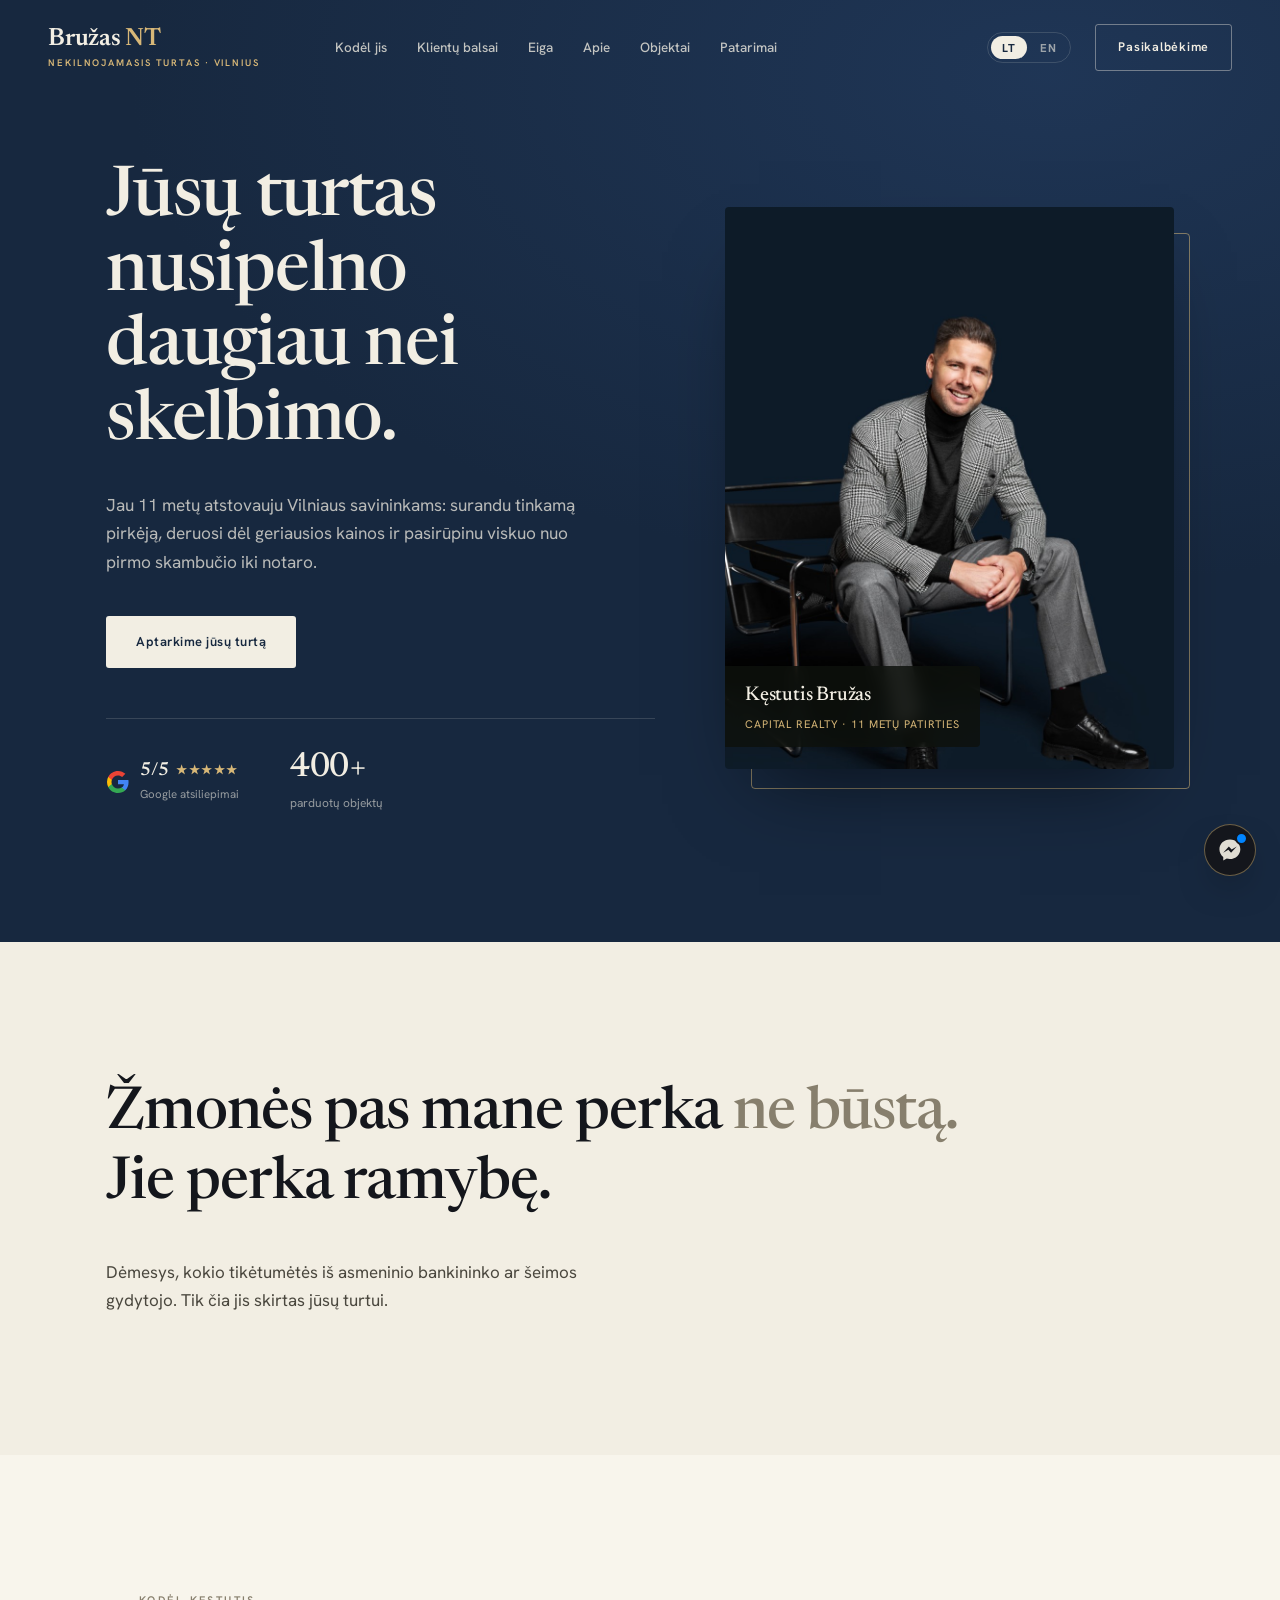
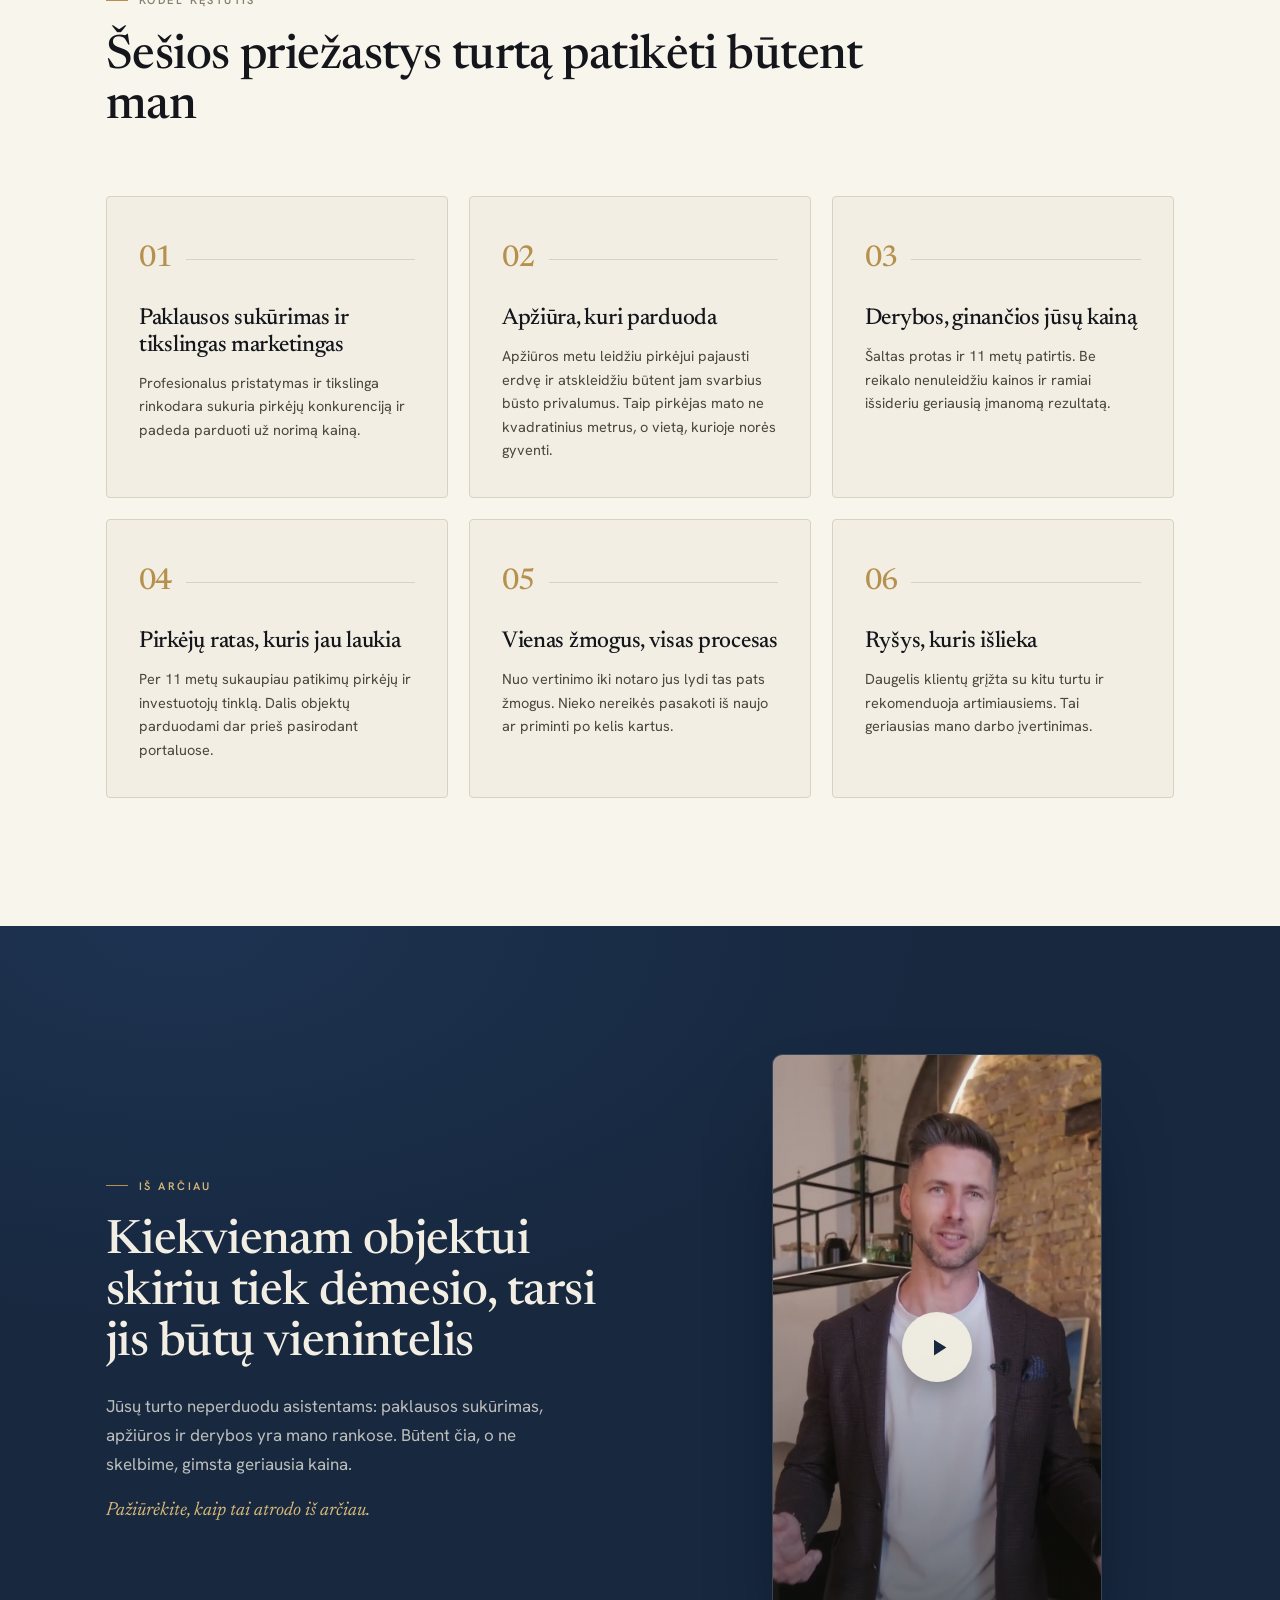
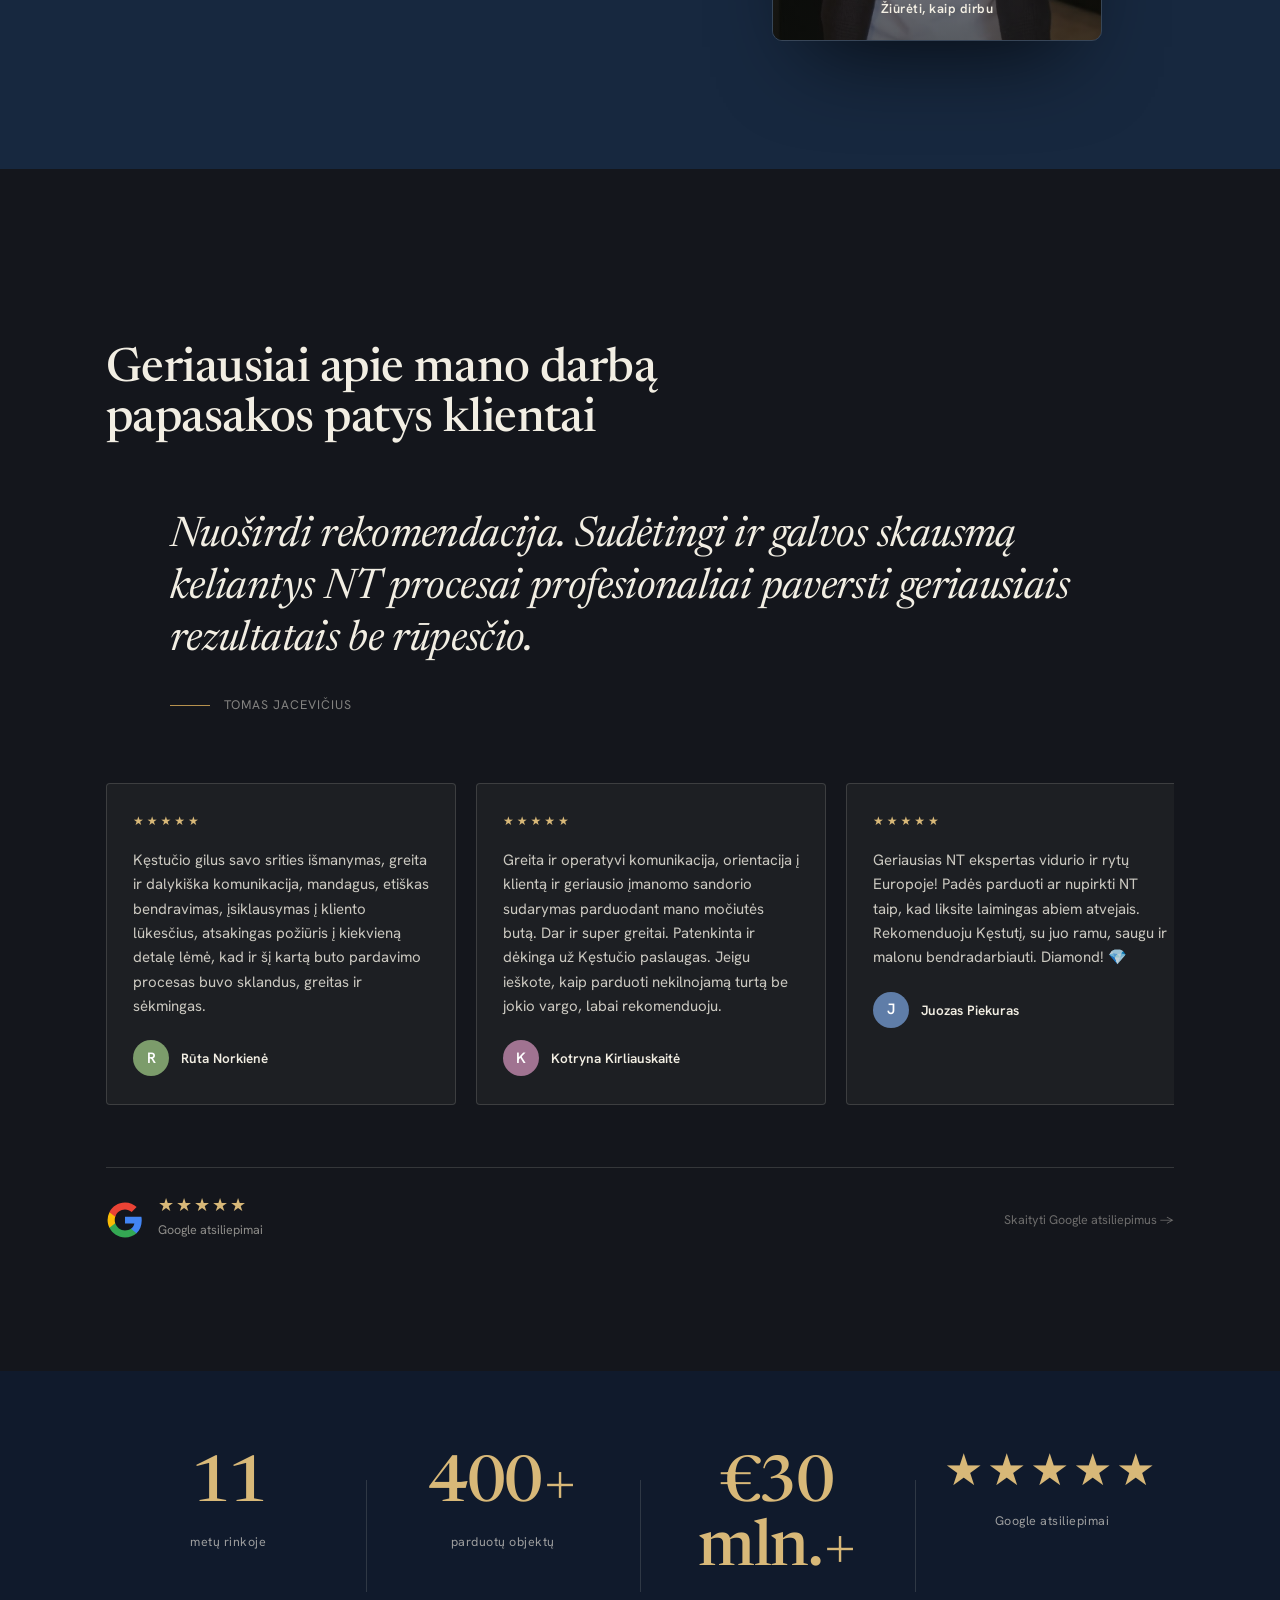
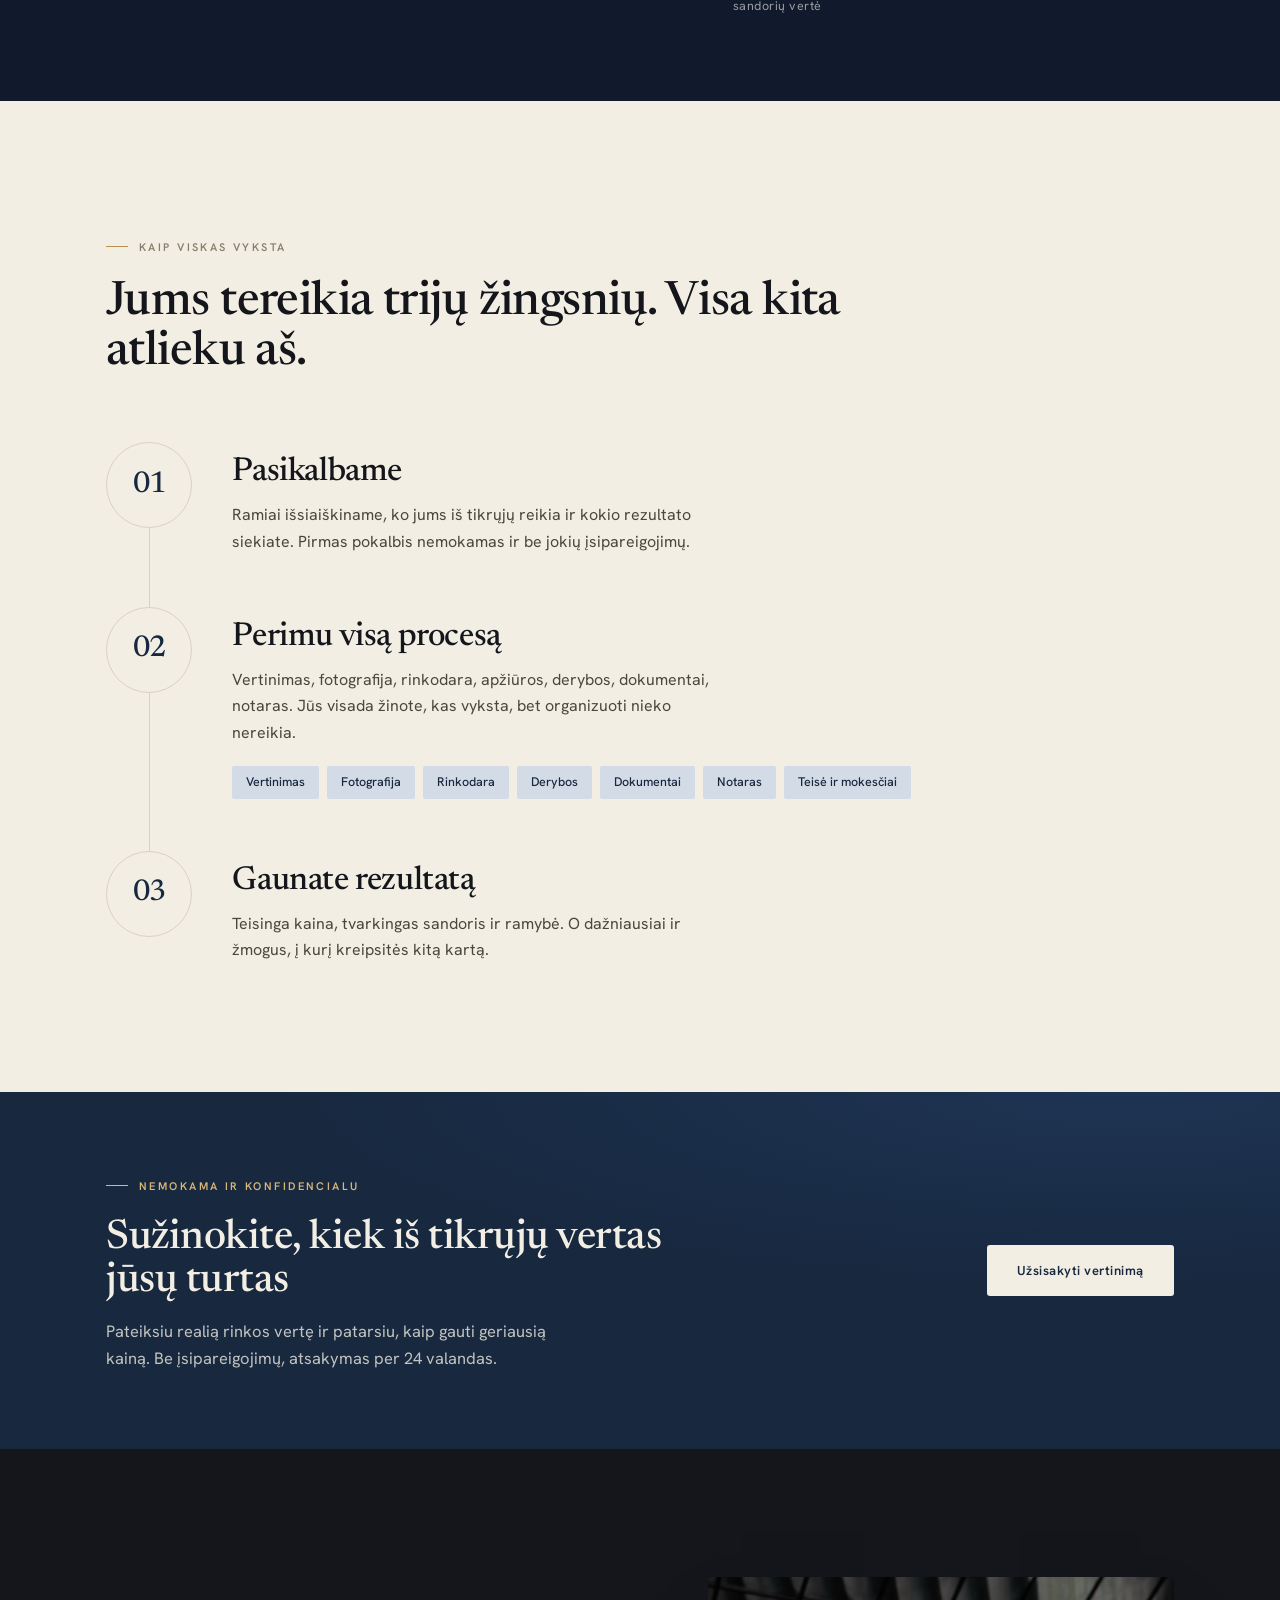
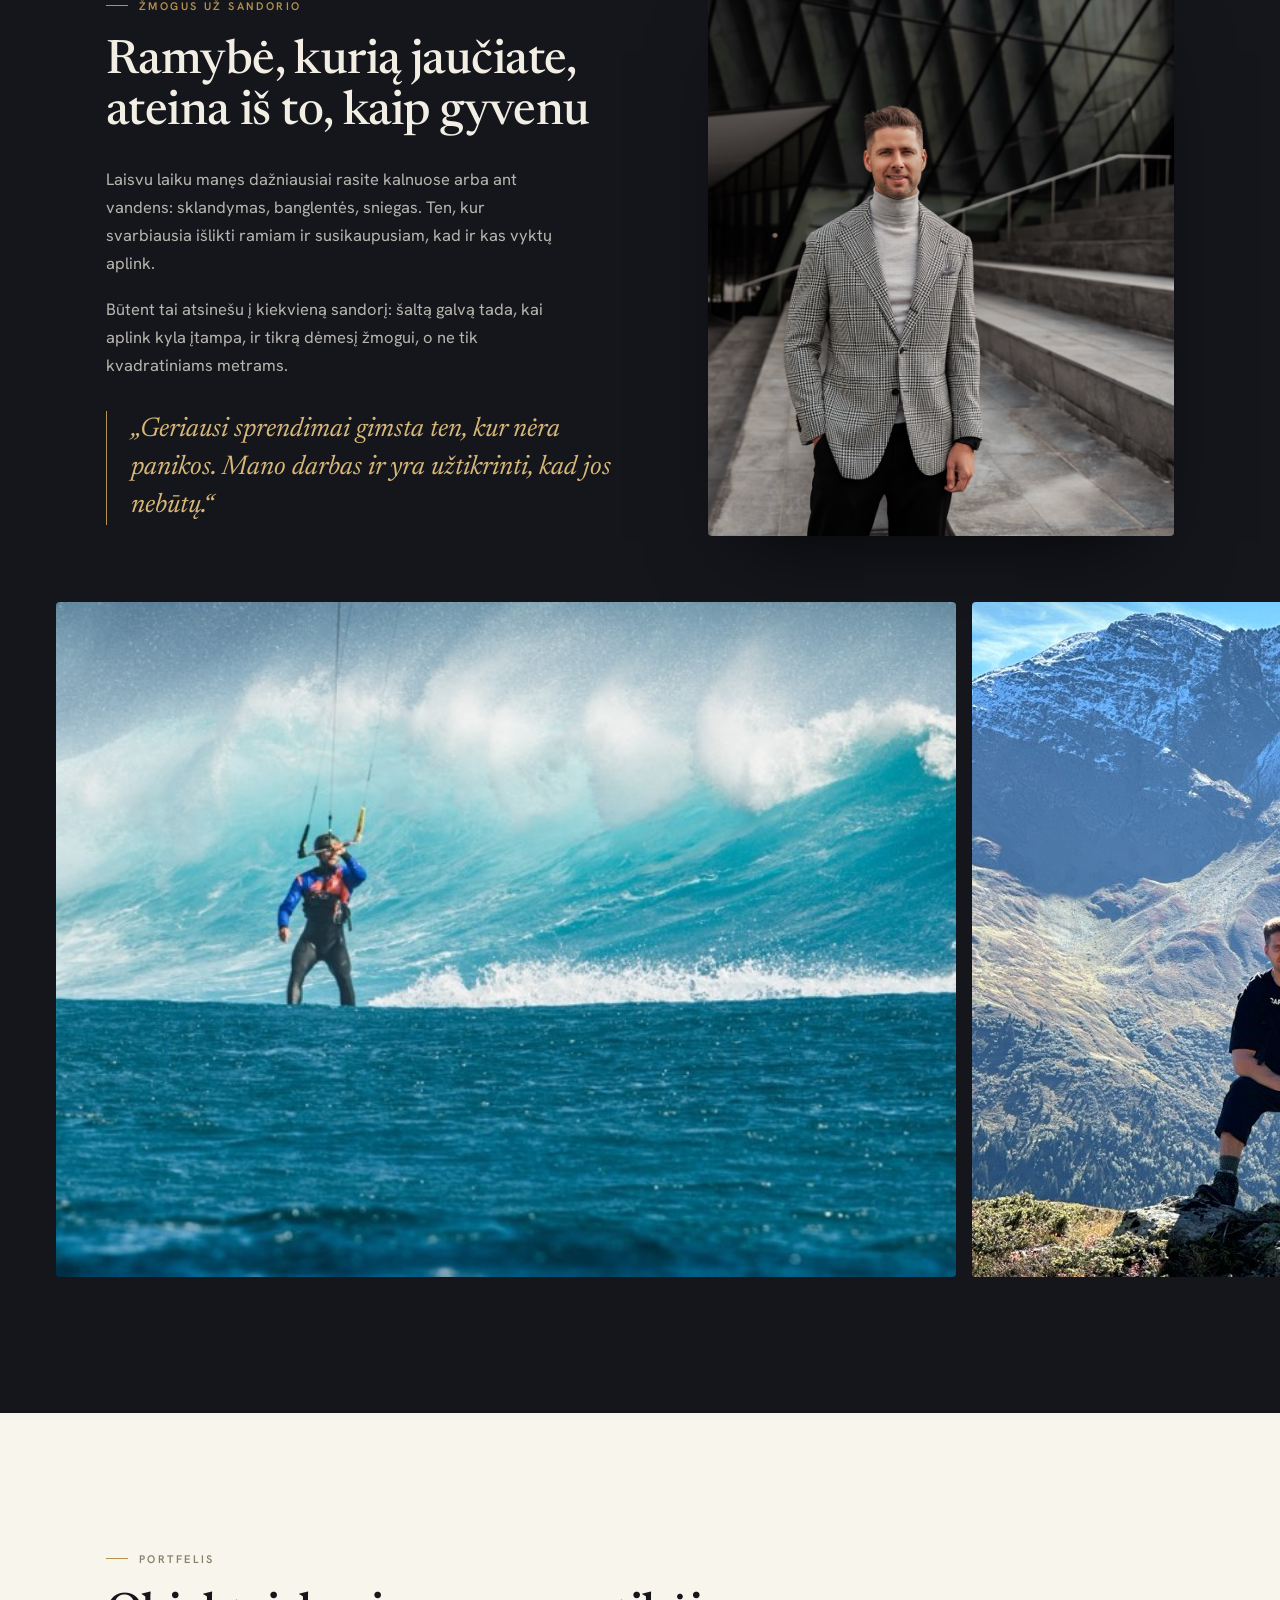
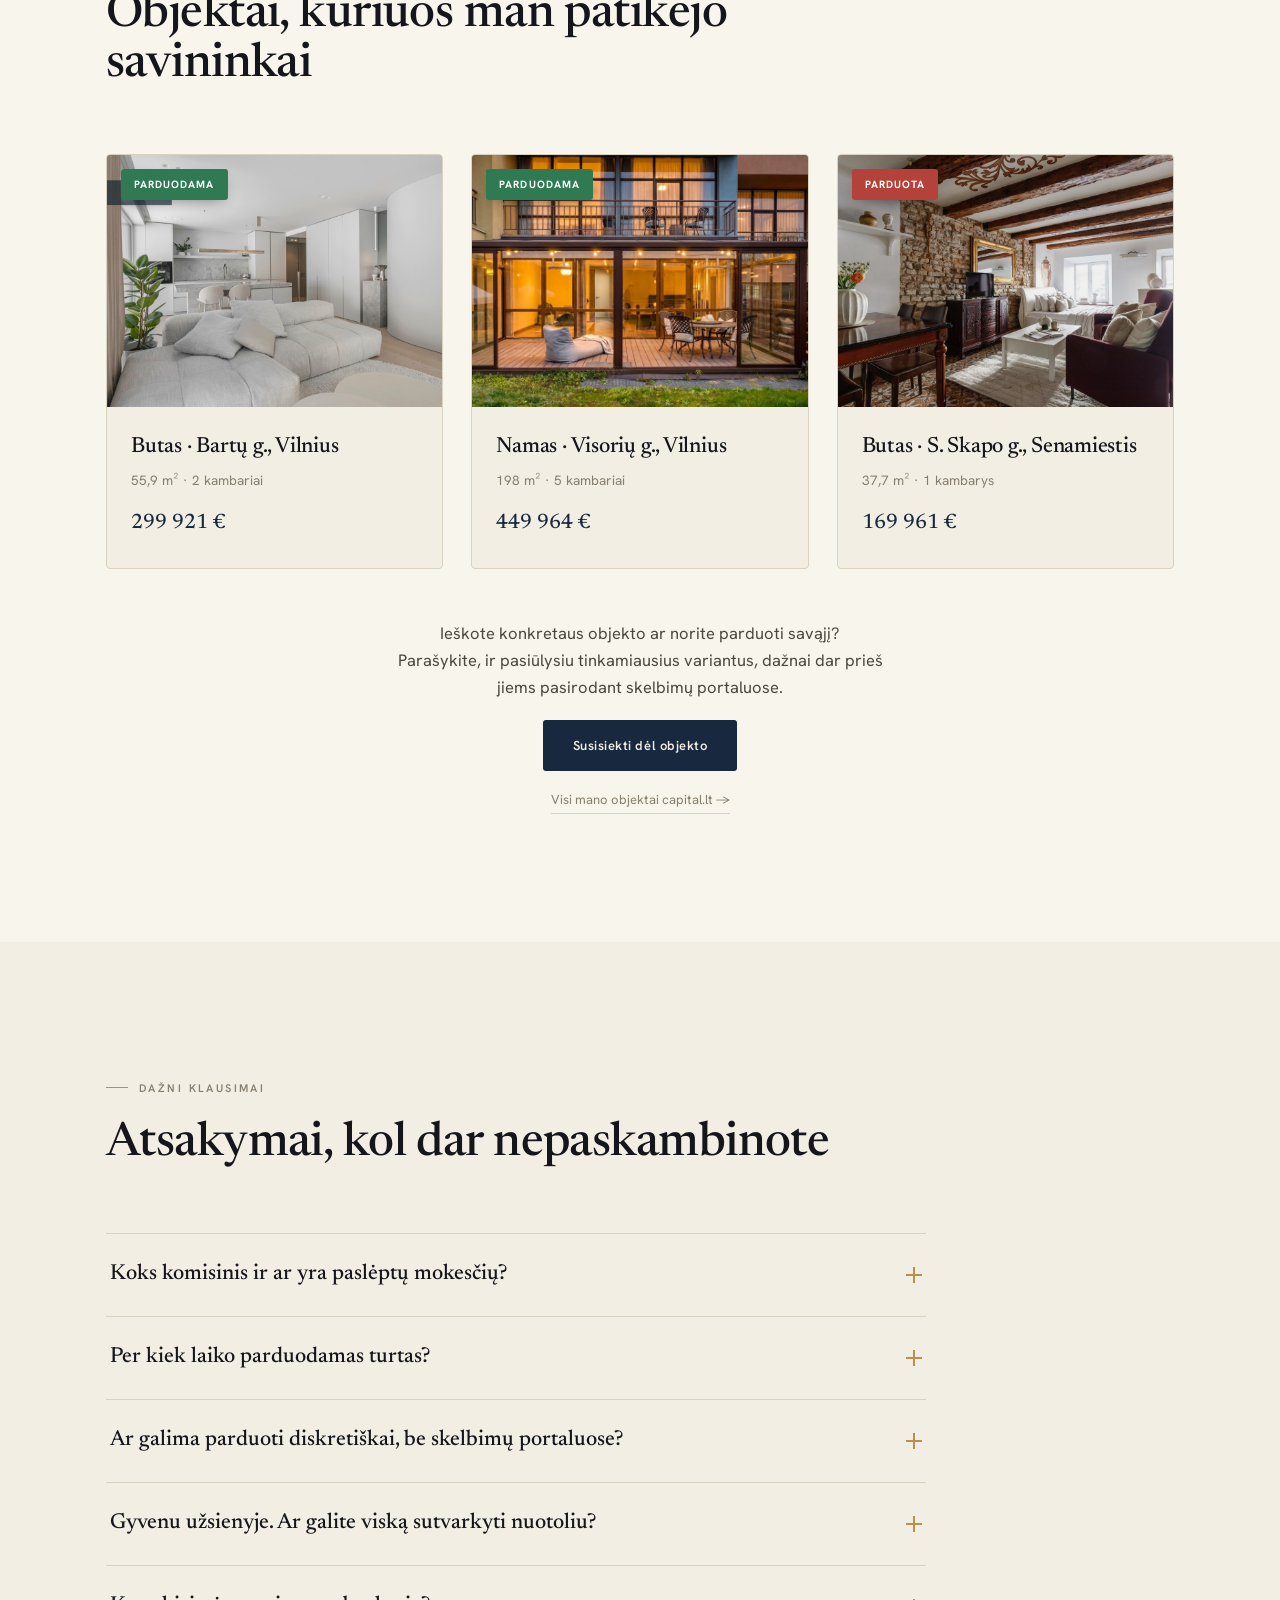
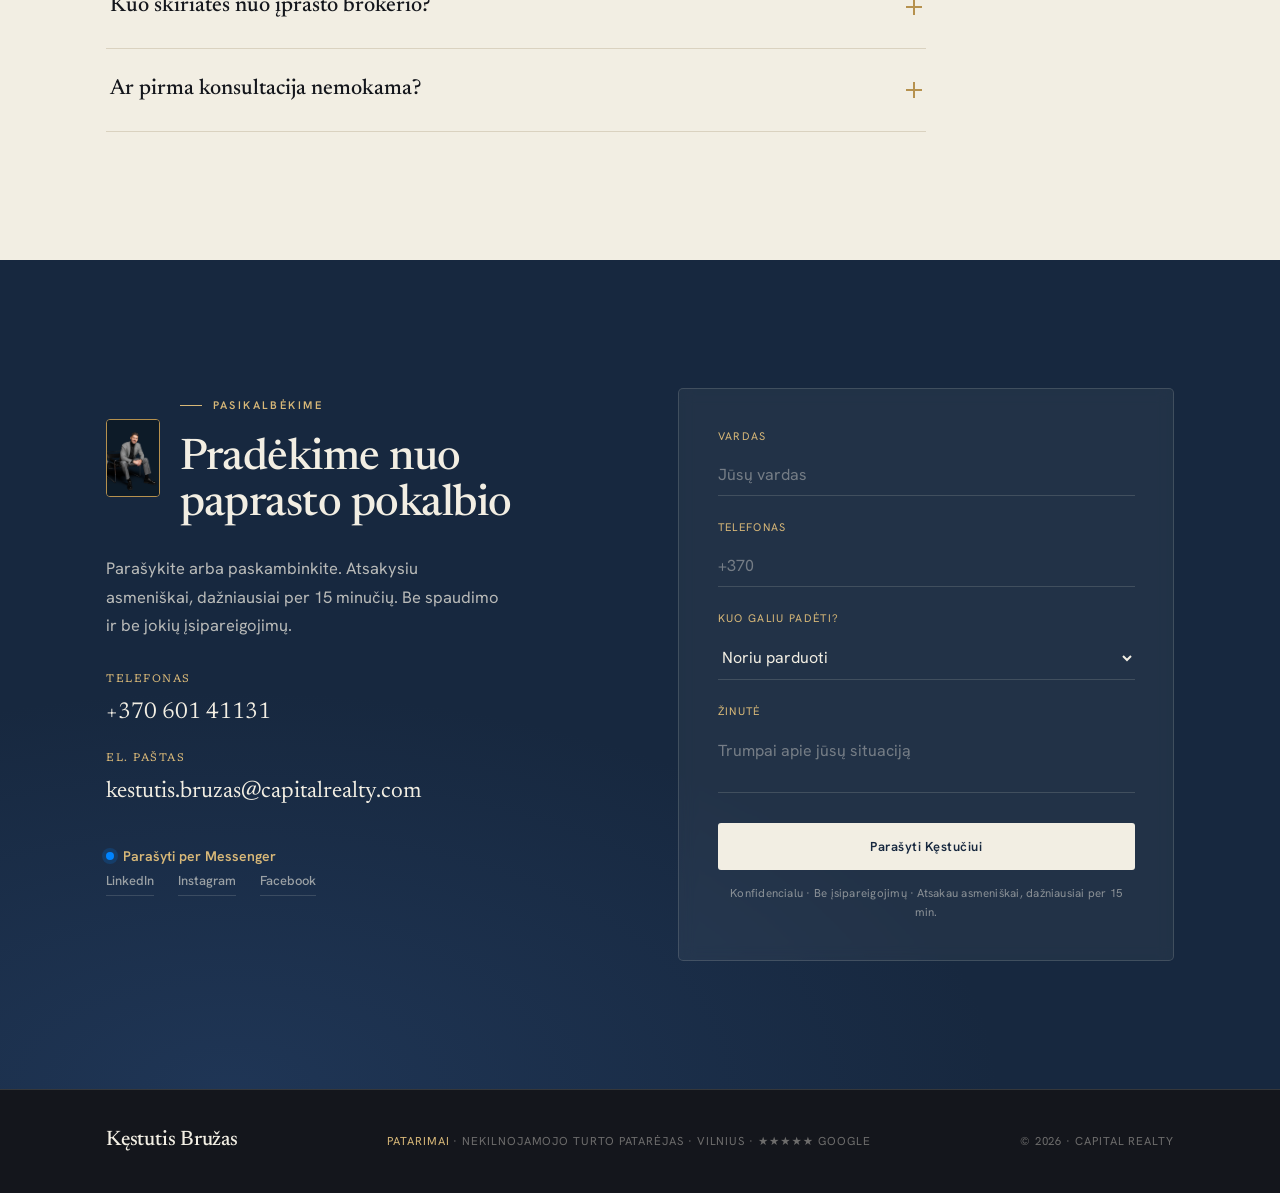
==== commit 4f15b166: "Language toggle as LT|EN pill; group near CTA on desktop, move to menu+footer on mobile with header " ====
--- a/index.html
+++ b/index.html
@@ -105,8 +105,15 @@
         <a href="#objektai" data-en="Properties">Objektai</a>
         <a href="patarimai.html" data-en="Guides">Patarimai</a>
         <a class="nav-cta-m" href="#kontaktai" data-en="Let's talk">Pasikalbėkime</a>
+        <div class="lang-pill lang-menu" role="group" aria-label="Kalba / Language">
+          <button type="button" class="lang-opt" data-lang="lt">LT</button>
+          <button type="button" class="lang-opt" data-lang="en">EN</button>
+        </div>
       </nav>
-      <button class="lang-btn" id="langBtn" type="button" aria-label="Switch to English">EN</button>
+      <div class="lang-pill lang-header" role="group" aria-label="Kalba / Language">
+        <button type="button" class="lang-opt" data-lang="lt">LT</button>
+        <button type="button" class="lang-opt" data-lang="en">EN</button>
+      </div>
       <a class="btn btn-line nav-cta-d" href="#kontaktai" data-en="Let's talk">Pasikalbėkime</a>
       <button class="nav-toggle" id="navToggle" aria-label="Meniu" aria-expanded="false"><span></span><span></span><span></span></button>
     </div>
@@ -433,6 +440,10 @@
       <span class="footer-name">Kęstutis Bružas</span>
       <span class="footer-mid"><a href="patarimai.html" data-en="Guides">Patarimai</a> · <span data-en="Real estate advisor · Vilnius">Nekilnojamojo turto patarėjas · Vilnius</span> · ★★★★★ Google</span>
       <span class="footer-r">© 2026 · Capital Realty</span>
+      <div class="lang-pill lang-foot" role="group" aria-label="Kalba / Language">
+        <button type="button" class="lang-opt" data-lang="lt">LT</button>
+        <button type="button" class="lang-opt" data-lang="en">EN</button>
+      </div>
     </div>
   </footer>
 
@@ -475,7 +486,7 @@
         btn: 'LT', btnAria: 'Perjungti į lietuvių kalbą'
       }
     };
-    const langBtn = document.getElementById('langBtn');
+    const langOpts = Array.from(document.querySelectorAll('.lang-opt'));
     const i18nEls = Array.from(document.querySelectorAll('[data-en]'));
     i18nEls.forEach(el => { el.dataset.lt = el.innerHTML; });
     const i18nPh = Array.from(document.querySelectorAll('[data-en-ph]'));
@@ -489,13 +500,13 @@
       document.documentElement.lang = curLang;
       document.title = m.title;
       const d = document.querySelector('meta[name="description"]'); if (d) d.setAttribute('content', m.desc);
-      if (langBtn) { langBtn.textContent = m.btn; langBtn.setAttribute('aria-label', m.btnAria); }
+      langOpts.forEach(b => { const on = b.dataset.lang === curLang; b.classList.toggle('is-on', on); b.setAttribute('aria-pressed', on ? 'true' : 'false'); });
       try { localStorage.setItem('bruzas-lang', curLang); } catch (e) {}
     }
     let savedLang = null;
     try { savedLang = localStorage.getItem('bruzas-lang'); } catch (e) {}
     applyLang(savedLang === 'en' ? 'en' : 'lt');
-    if (langBtn) langBtn.addEventListener('click', () => applyLang(curLang === 'en' ? 'lt' : 'en'));
+    langOpts.forEach(b => b.addEventListener('click', () => applyLang(b.dataset.lang)));
 
     // reel: load YouTube Short on click (facade)
     (() => {
--- a/styles.css
+++ b/styles.css
@@ -64,7 +64,7 @@
 .wordmark .wm-nt { color: var(--bronze-soft); font-weight: 600; font-style: normal; }
 .nav.scrolled .wordmark .wm-nt { color: var(--bronze); }
 .wordmark span { display: block; font-family: var(--fb); font-size: 9.5px; font-weight: 600; letter-spacing: .2em; text-transform: uppercase; color: var(--bronze-soft); margin-top: 6px; }
-.nav-links { display: flex; gap: 30px; font-size: 13.5px; font-weight: 500; }
+.nav-links { display: flex; gap: 30px; font-size: 13.5px; font-weight: 500; margin-right: auto; margin-left: clamp(28px, 4vw, 60px); }
 .nav-links a { color: rgba(242,238,227,.78); position: relative; transition: color .25s; }
 .nav-links a::after { content: ""; position: absolute; left: 0; bottom: -5px; width: 0; height: 1px; background: var(--bronze-soft); transition: width .3s var(--ease); }
 .nav-links a:hover { color: var(--paper); }
@@ -297,7 +297,9 @@
   .tl-no { width: 54px; height: 54px; font-size: 21px; }
   .tl-step::before { left: 27px; top: 50px; }
   .voices-foot { flex-direction: column; align-items: flex-start; gap: 16px; }
-  .nav-inner { padding: 18px 20px; }
+  .nav-inner { padding: 18px 18px; gap: 12px; }
+  .wordmark span { display: none; }
+  .nav-cta-d { padding: 9px 13px; }
   .footer-inner { flex-direction: column; text-align: center; }
 
   /* --- mobile flow: tighter vertical rhythm --- */
@@ -448,11 +450,16 @@
 .nav.open .nav-toggle span:nth-child(3) { transform: translateY(-7px) rotate(-45deg); }
 .nav-cta-m { display: none; }
 
-/* language toggle */
-.lang-btn { flex-shrink: 0; font-family: var(--fb); font-size: 12px; font-weight: 700; letter-spacing: .08em; line-height: 1; color: rgba(242,238,227,.82); background: transparent; border: 1px solid var(--line-d); border-radius: 999px; padding: 8px 13px; cursor: pointer; transition: color .25s, border-color .25s, background .25s; }
-.lang-btn:hover { color: var(--paper); border-color: var(--bronze-soft); }
-.nav.scrolled .lang-btn { color: var(--tx); border-color: rgba(0,0,0,.16); }
-.nav.scrolled .lang-btn:hover { color: var(--ink); border-color: var(--ink); }
+/* language pill (both options visible) */
+.lang-pill { display: inline-flex; align-items: center; flex-shrink: 0; gap: 2px; padding: 3px; border: 1px solid var(--line-d); border-radius: 999px; }
+.lang-opt { font-family: var(--fb); font-size: 11.5px; font-weight: 700; letter-spacing: .06em; line-height: 1; color: rgba(242,238,227,.6); background: transparent; border: 0; border-radius: 999px; padding: 6px 11px; cursor: pointer; transition: color .2s, background .2s; }
+.lang-opt:hover { color: var(--paper); }
+.lang-opt.is-on { background: var(--paper); color: var(--emerald); }
+.nav.scrolled .lang-pill { border-color: rgba(0,0,0,.16); }
+.nav.scrolled .lang-opt { color: var(--tx); }
+.nav.scrolled .lang-opt:hover { color: var(--ink); }
+.nav.scrolled .lang-opt.is-on { background: var(--emerald); color: var(--paper); }
+.lang-menu, .lang-foot { display: none; }
 
 /* ===== THANK YOU panel ===== */
 .form-thanks { text-align: center; padding: 20px 6px 10px; }
@@ -464,15 +471,22 @@
 
 @media (max-width: 1000px) {
   .nav-toggle { display: flex; }
-  .nav-cta-d { display: none; }
-  /* keep the language toggle beside the hamburger, above the overlay */
-  .lang-btn { position: relative; z-index: 3; margin-left: auto; margin-right: 4px; }
-  .nav.open .lang-btn, .nav.open.scrolled .lang-btn { color: var(--paper); border-color: rgba(242,238,227,.32); }
+  /* header CTA now visible on mobile too, grouped with the hamburger */
+  .nav-cta-d { display: inline-flex; margin-left: auto; padding: 10px 15px; font-size: 12px; letter-spacing: .03em; }
+  /* language pill moves out of the header into the menu + footer on mobile */
+  .lang-header { display: none; }
+  .lang-menu { display: inline-flex; align-self: flex-start; margin-top: 28px; }
+  .lang-foot { display: inline-flex; align-self: center; margin-top: 8px; }
+  .nav.open .lang-menu, .nav.open.scrolled .lang-menu { border-color: rgba(242,238,227,.3); }
+  .nav.open .lang-menu .lang-opt, .nav.open.scrolled .lang-menu .lang-opt { color: rgba(242,238,227,.62); }
+  .nav.open .lang-menu .lang-opt:hover { color: var(--paper); }
+  .nav.open .lang-menu .lang-opt.is-on, .nav.open.scrolled .lang-menu .lang-opt.is-on { background: var(--paper); color: var(--emerald); }
   /* when open, drop the scrolled backdrop-filter so the fixed overlay can fill the viewport */
   .nav.open { background: transparent; backdrop-filter: none; -webkit-backdrop-filter: none; box-shadow: none; }
   /* full-screen solid overlay menu */
   .nav-links {
     display: flex; flex-direction: column; justify-content: center; gap: 0;
+    margin: 0;
     position: fixed; inset: 0;
     background: var(--emerald);
     padding: 104px 34px 48px;
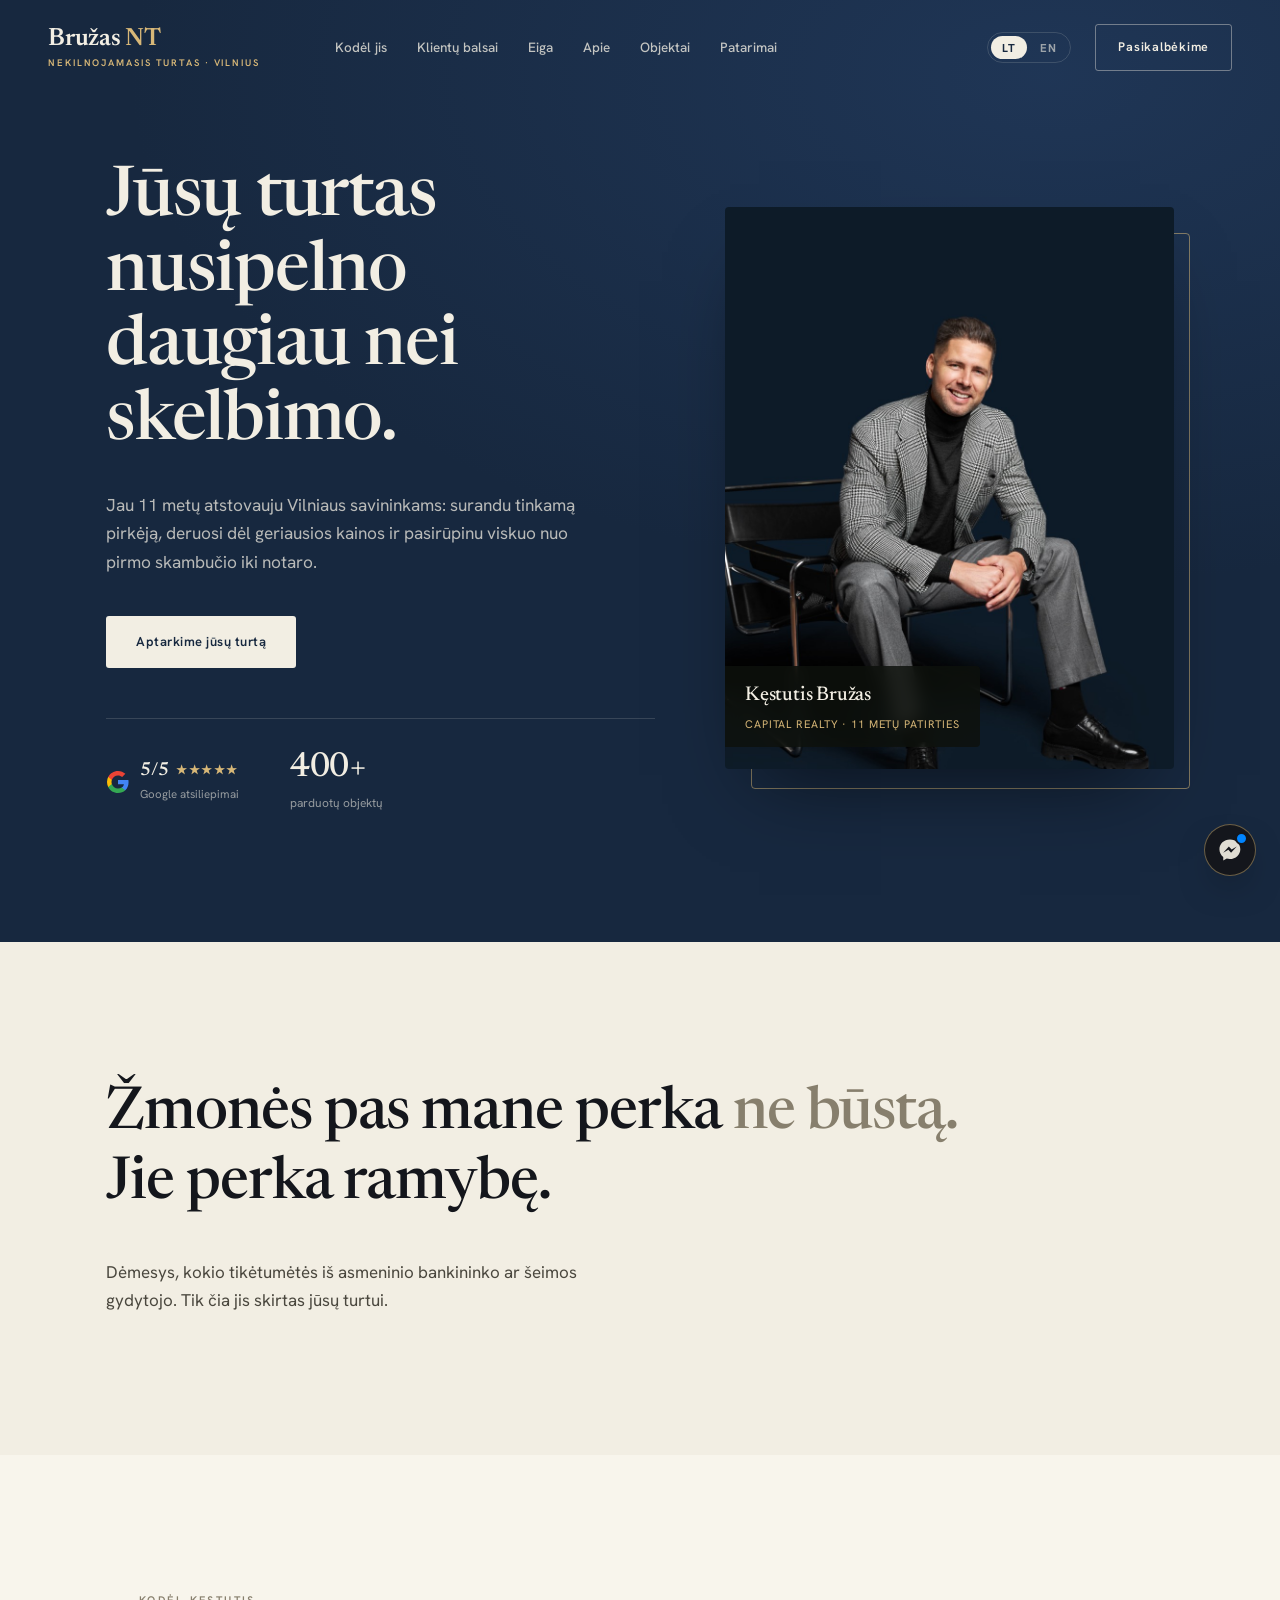
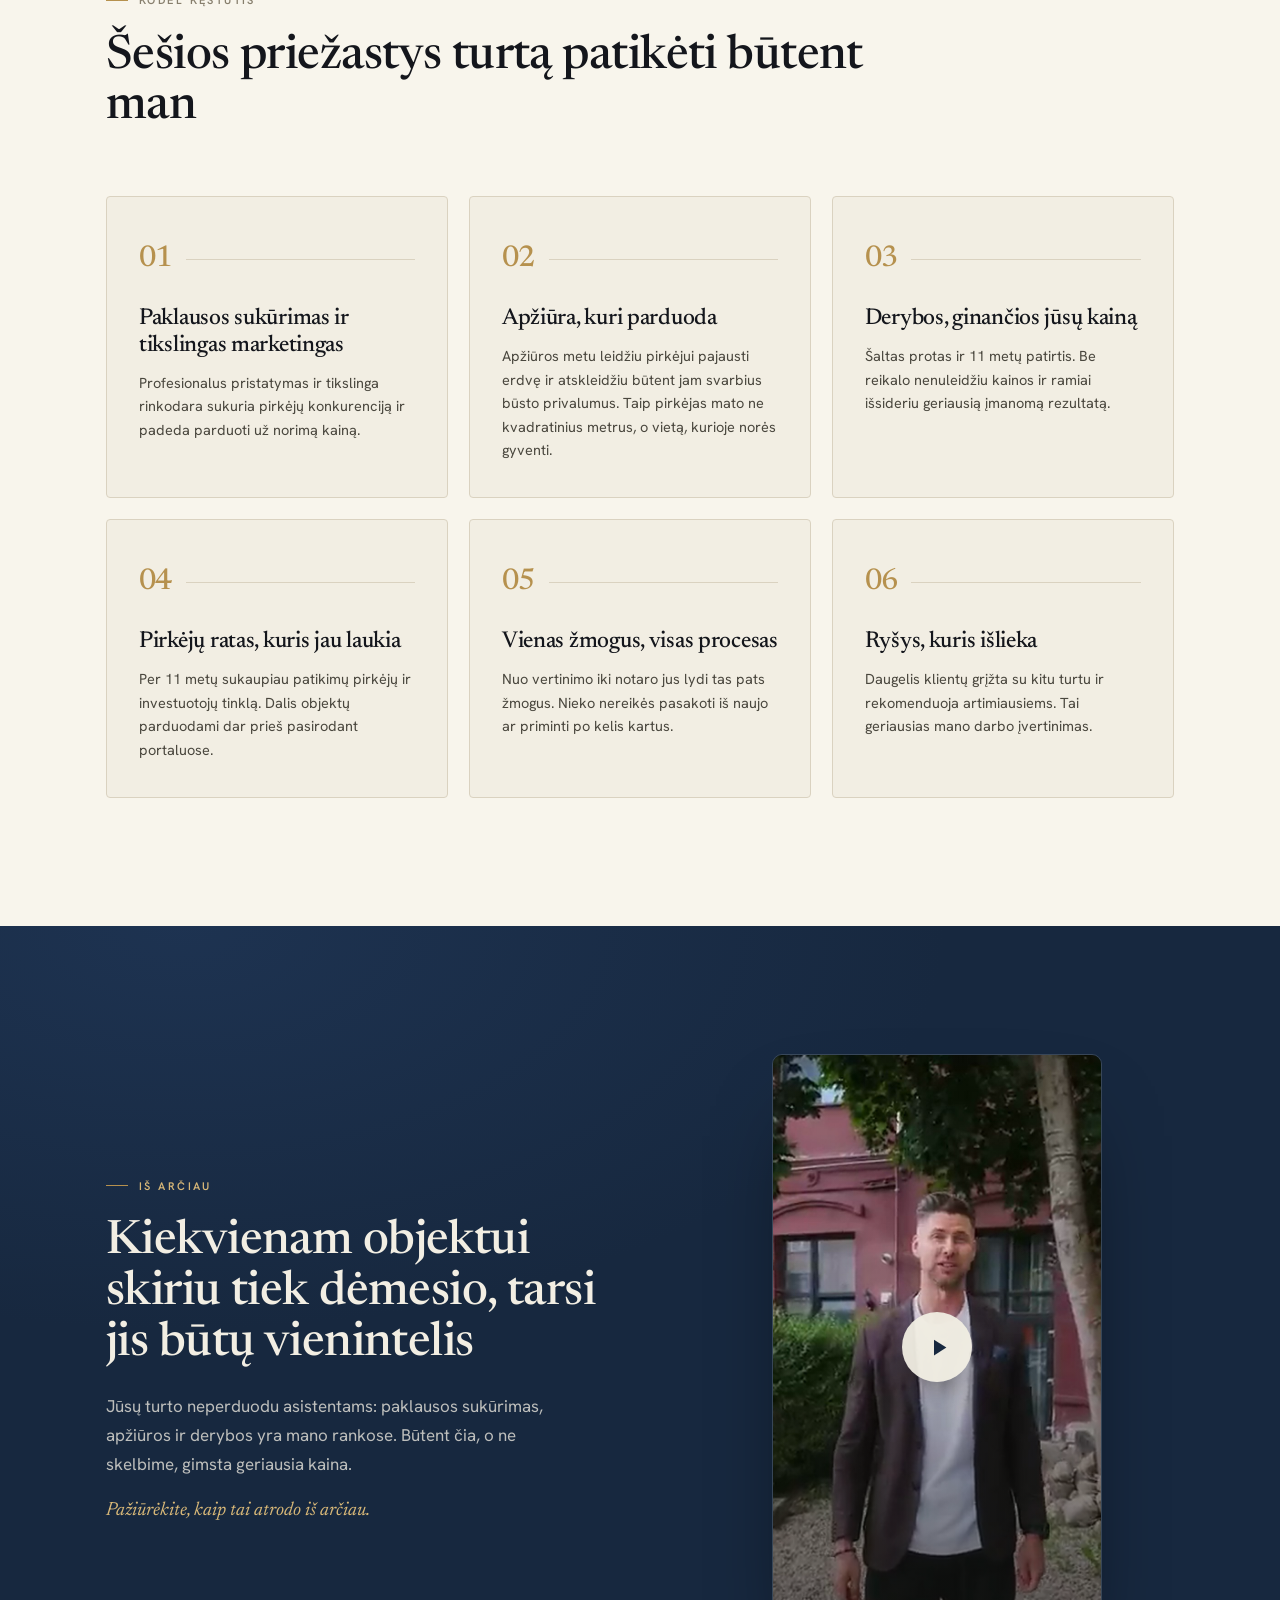
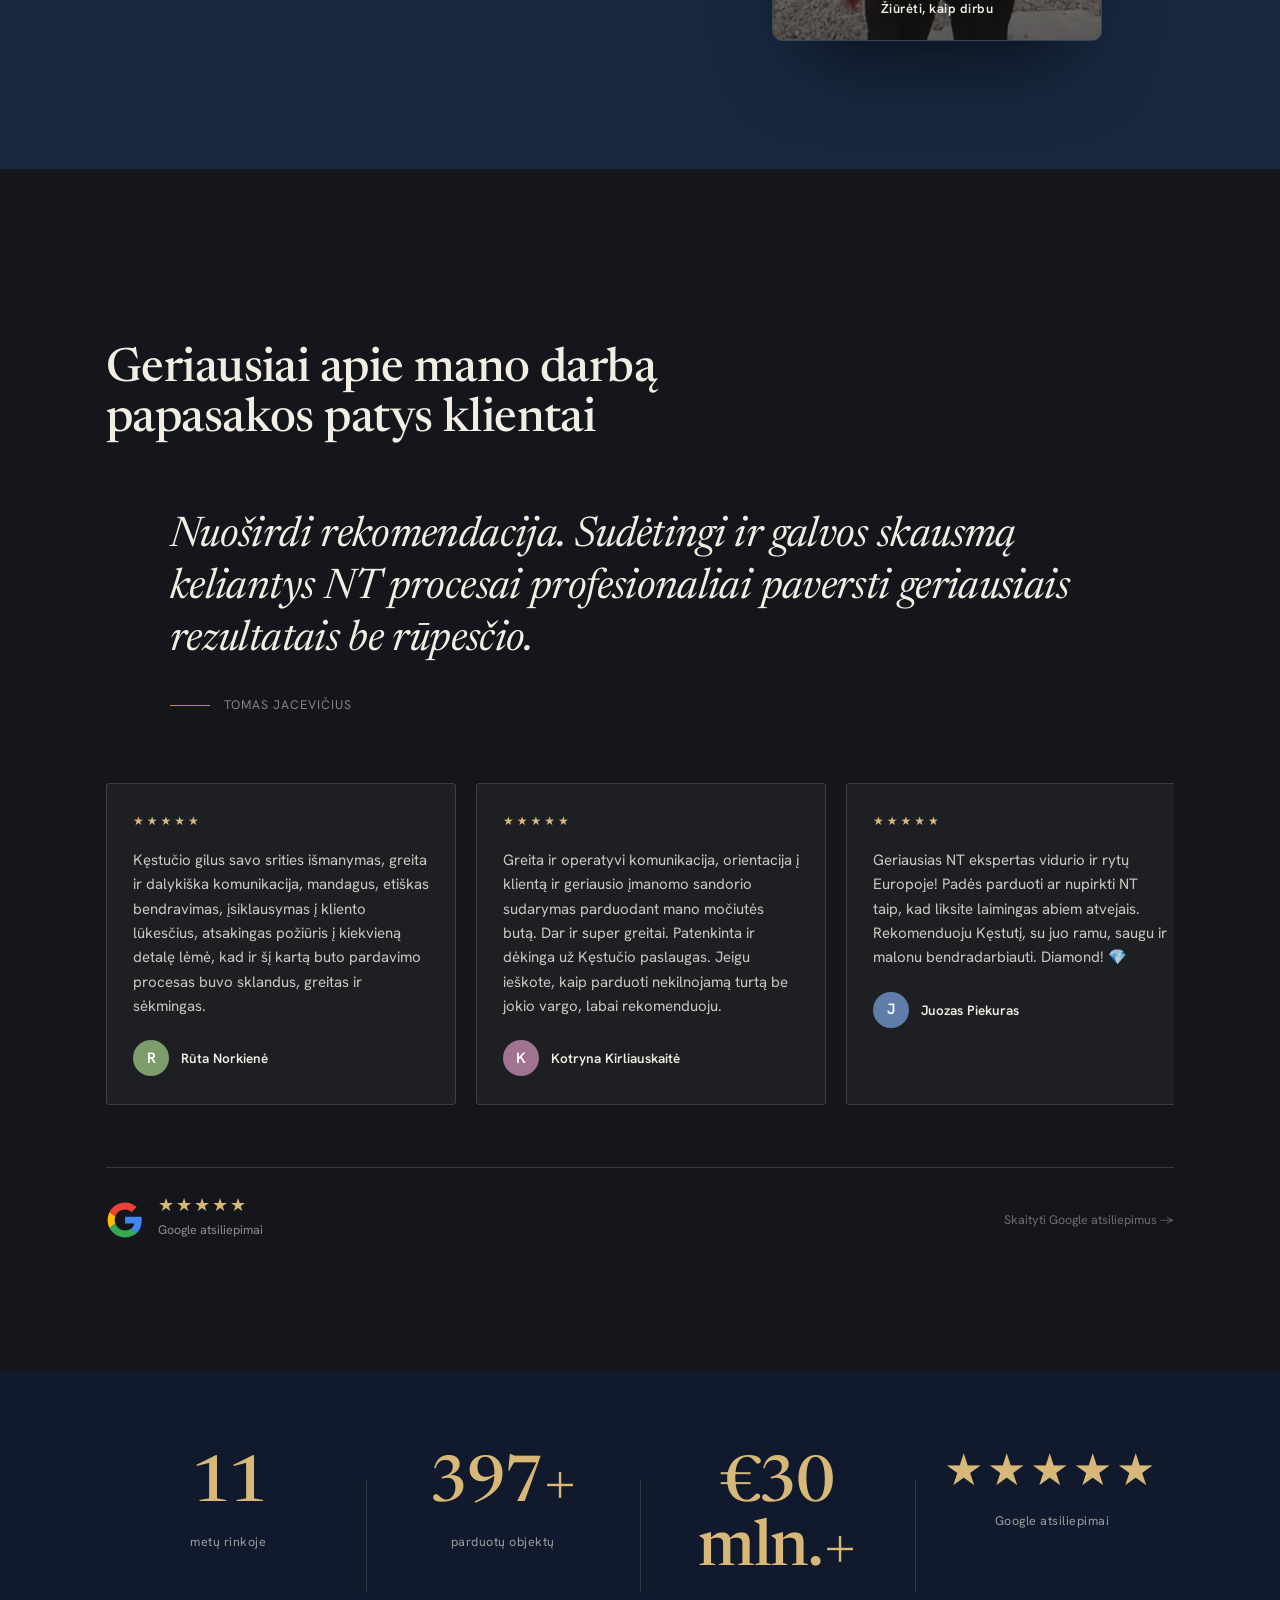
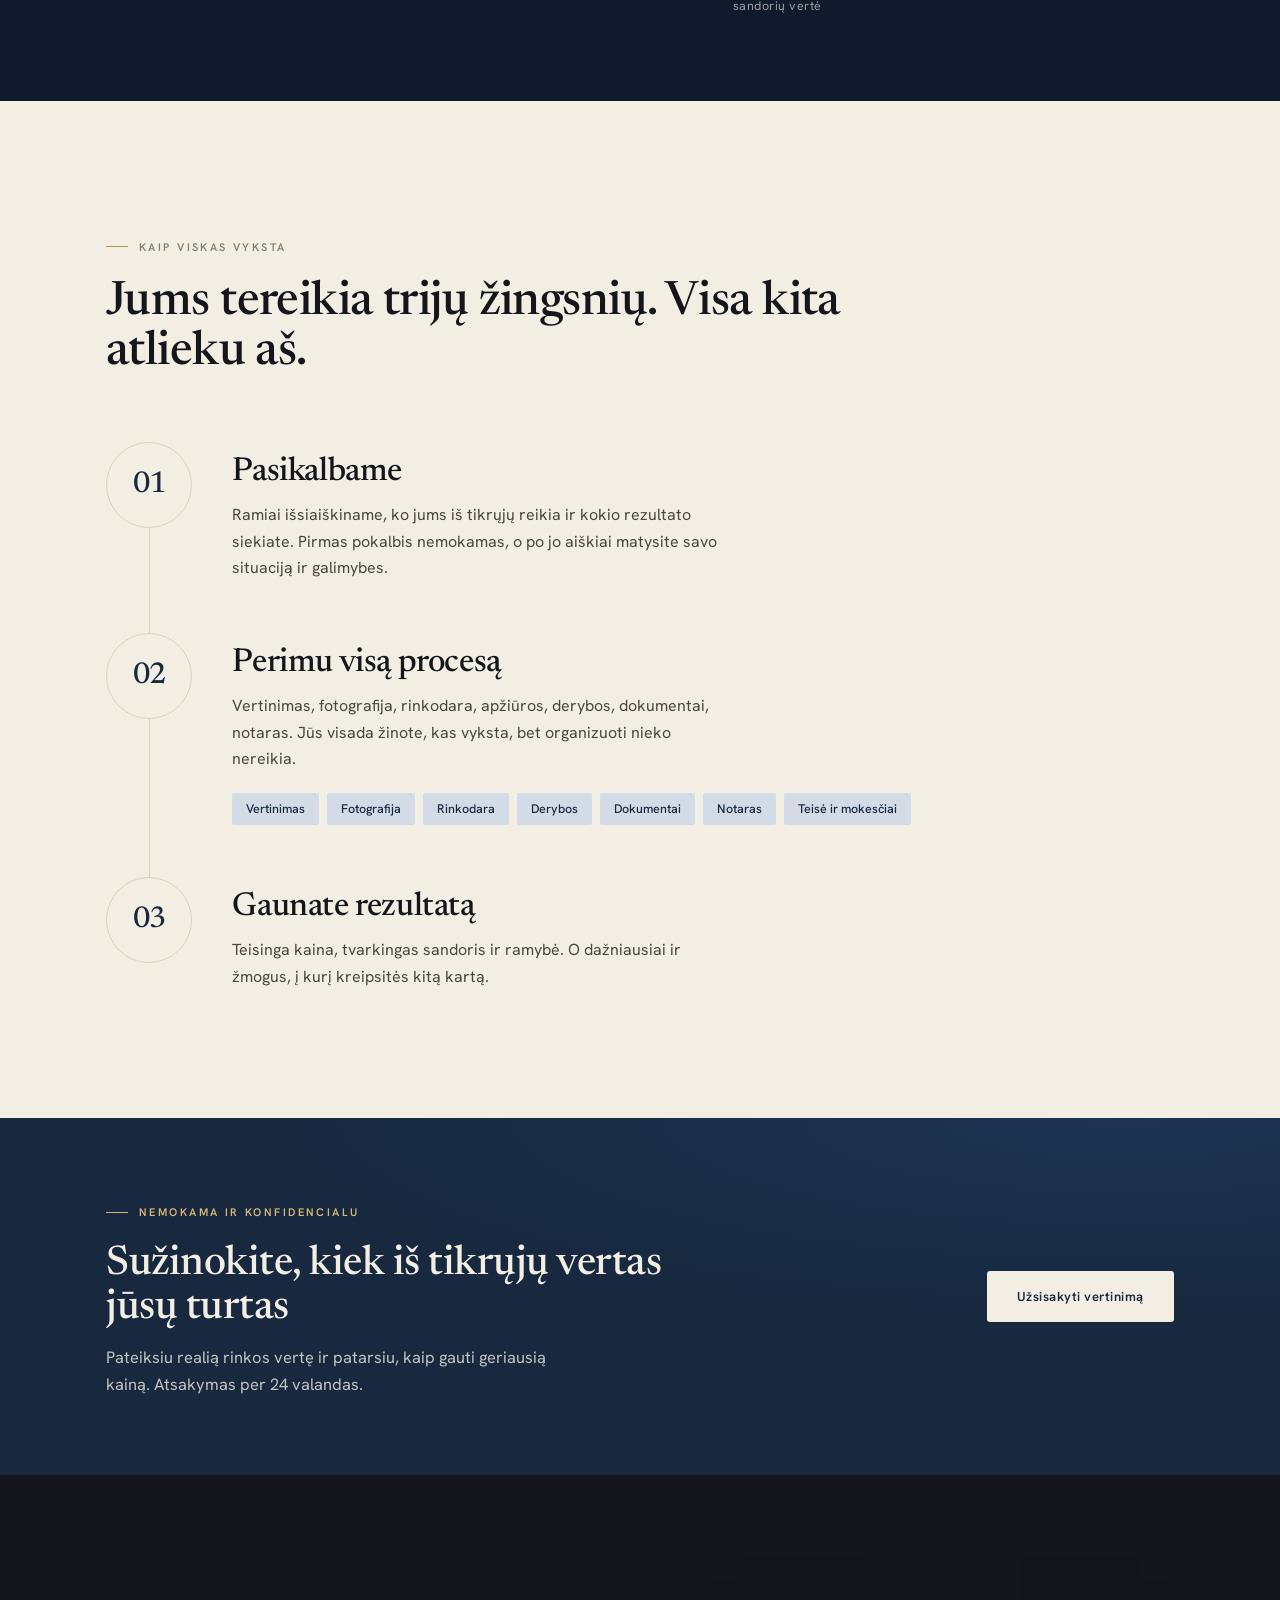
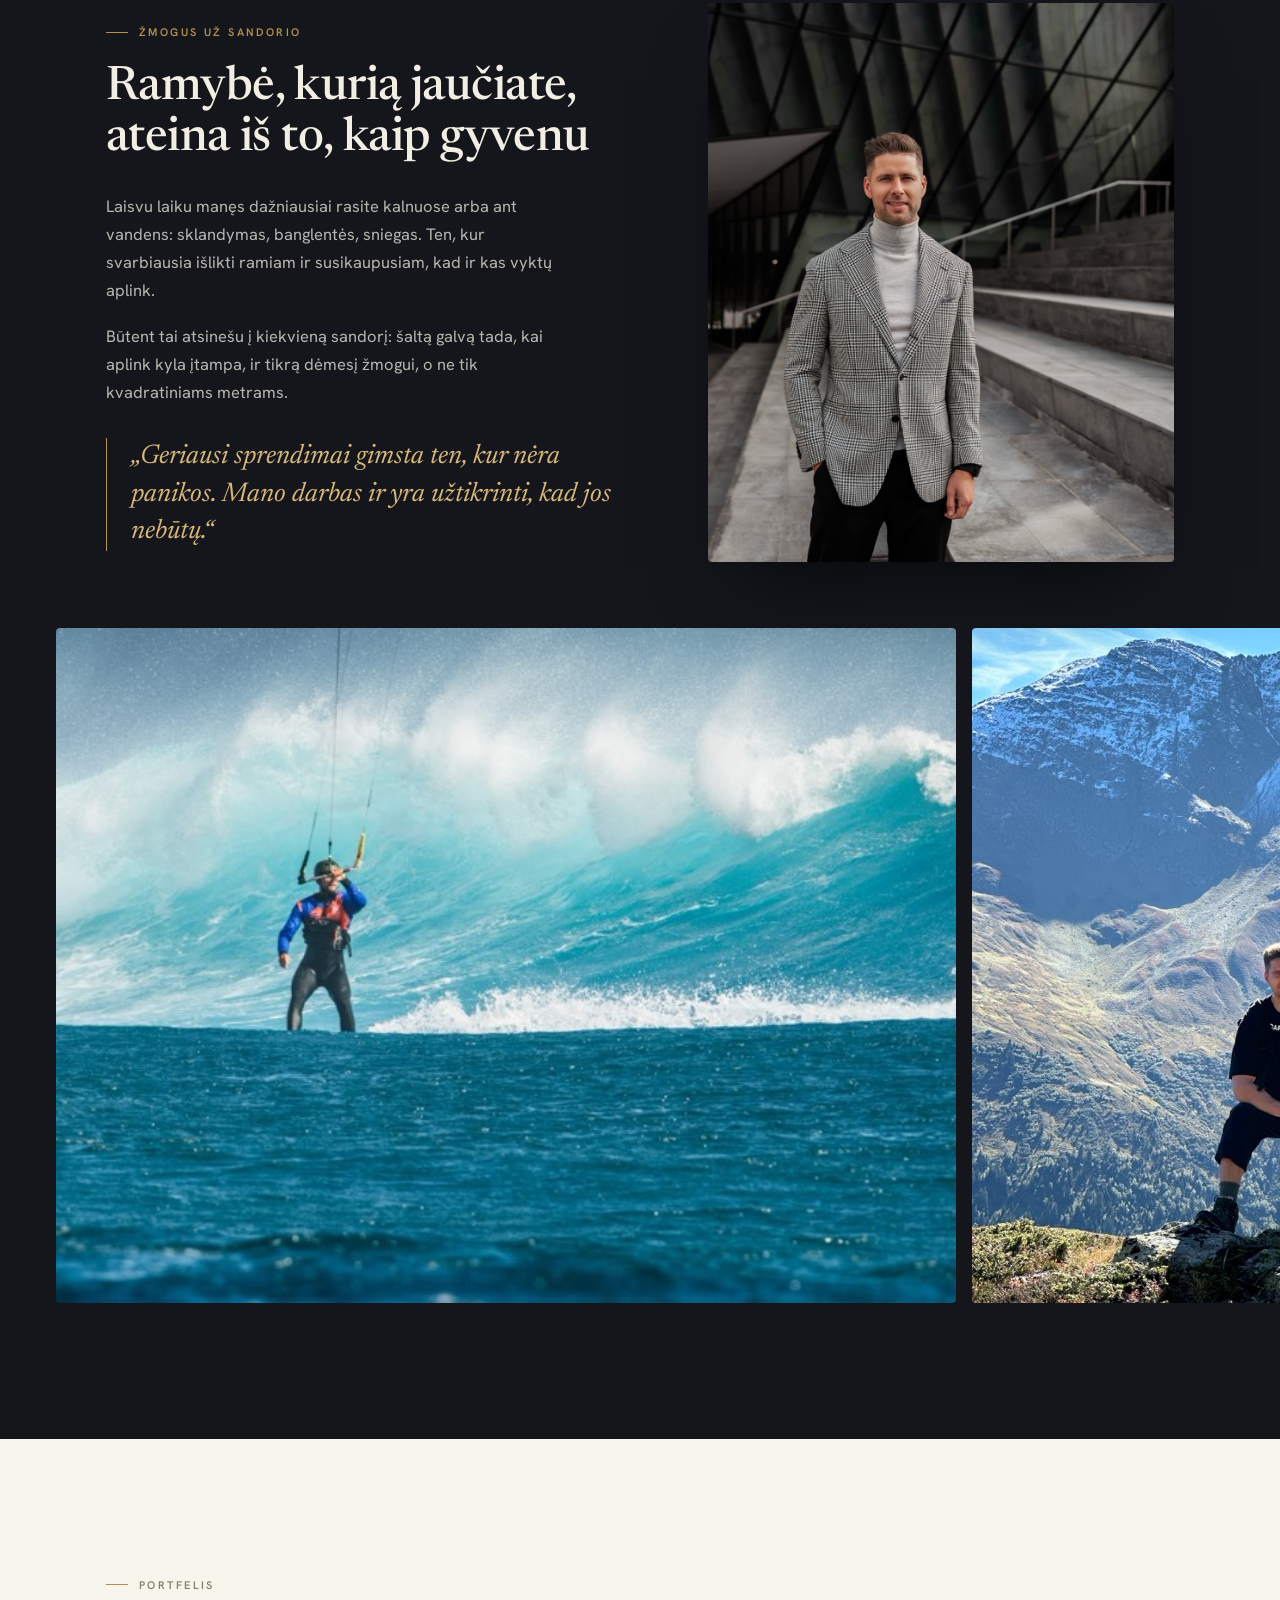
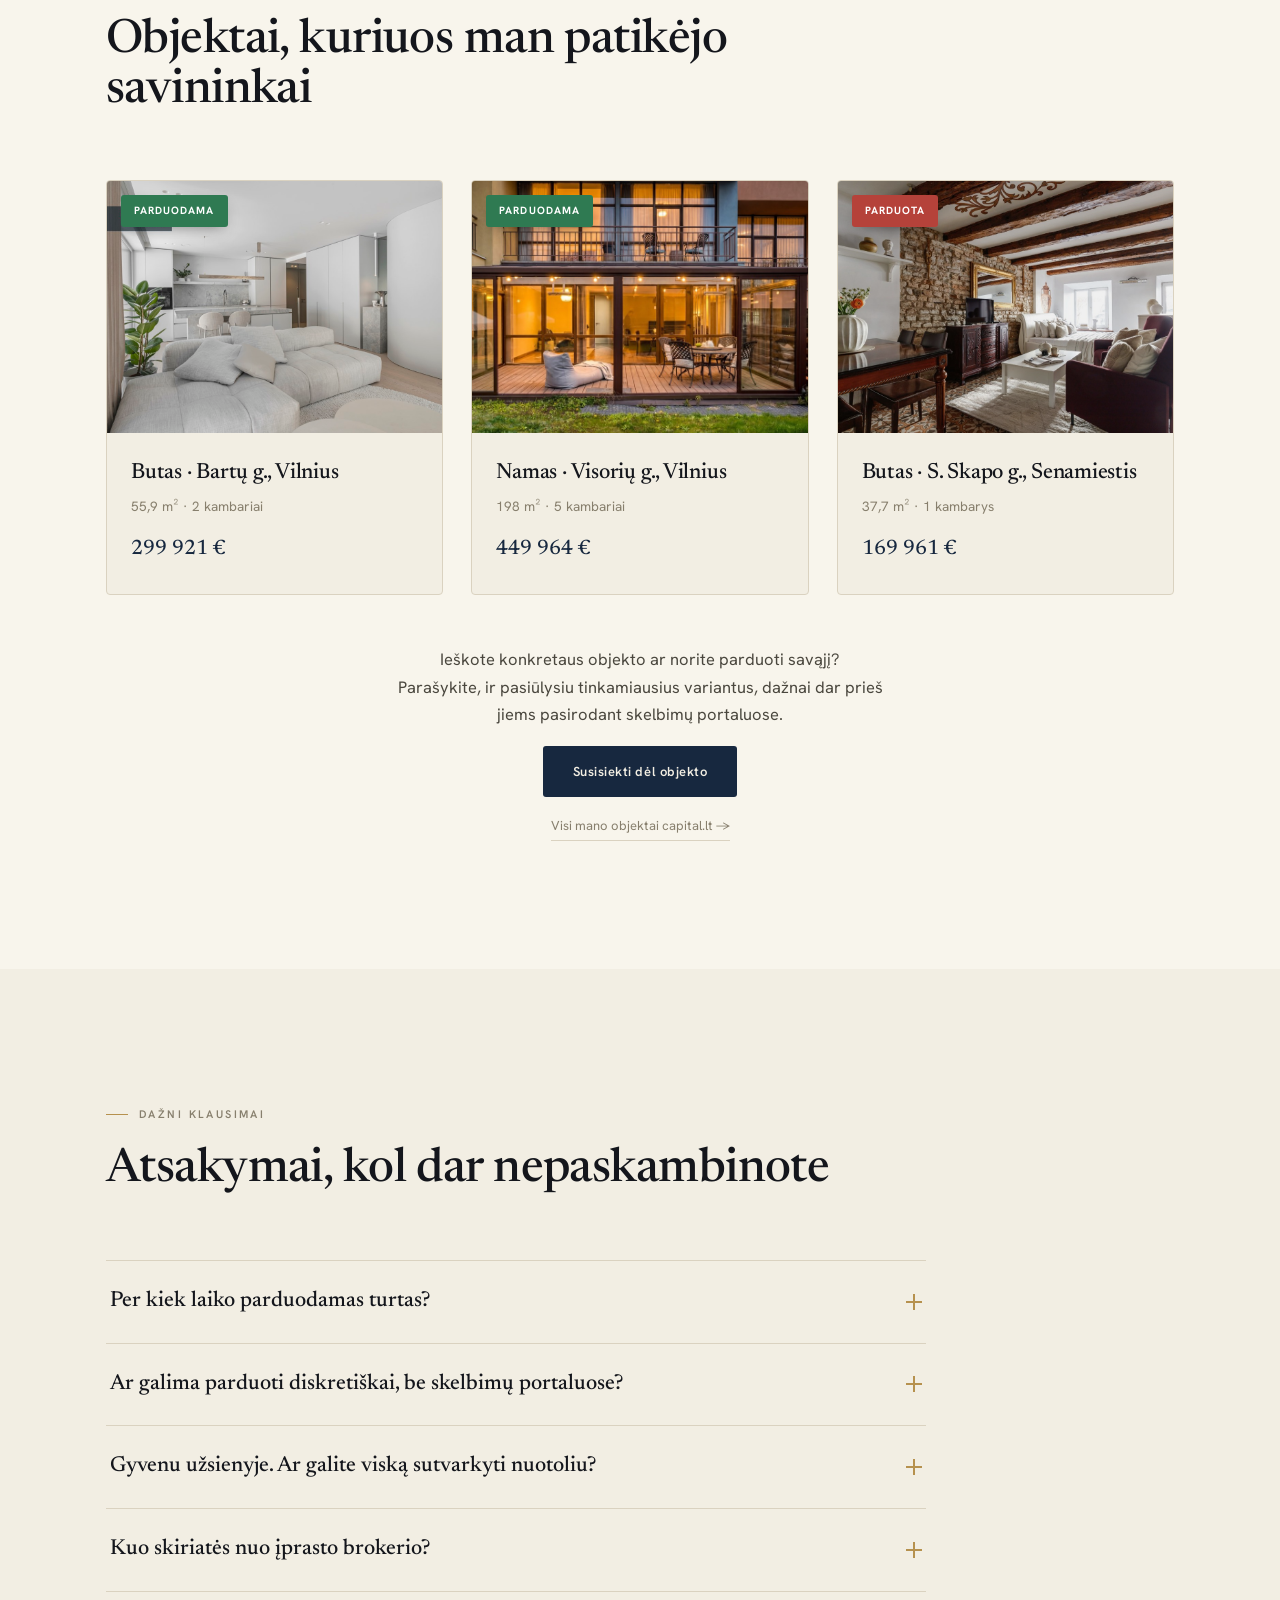
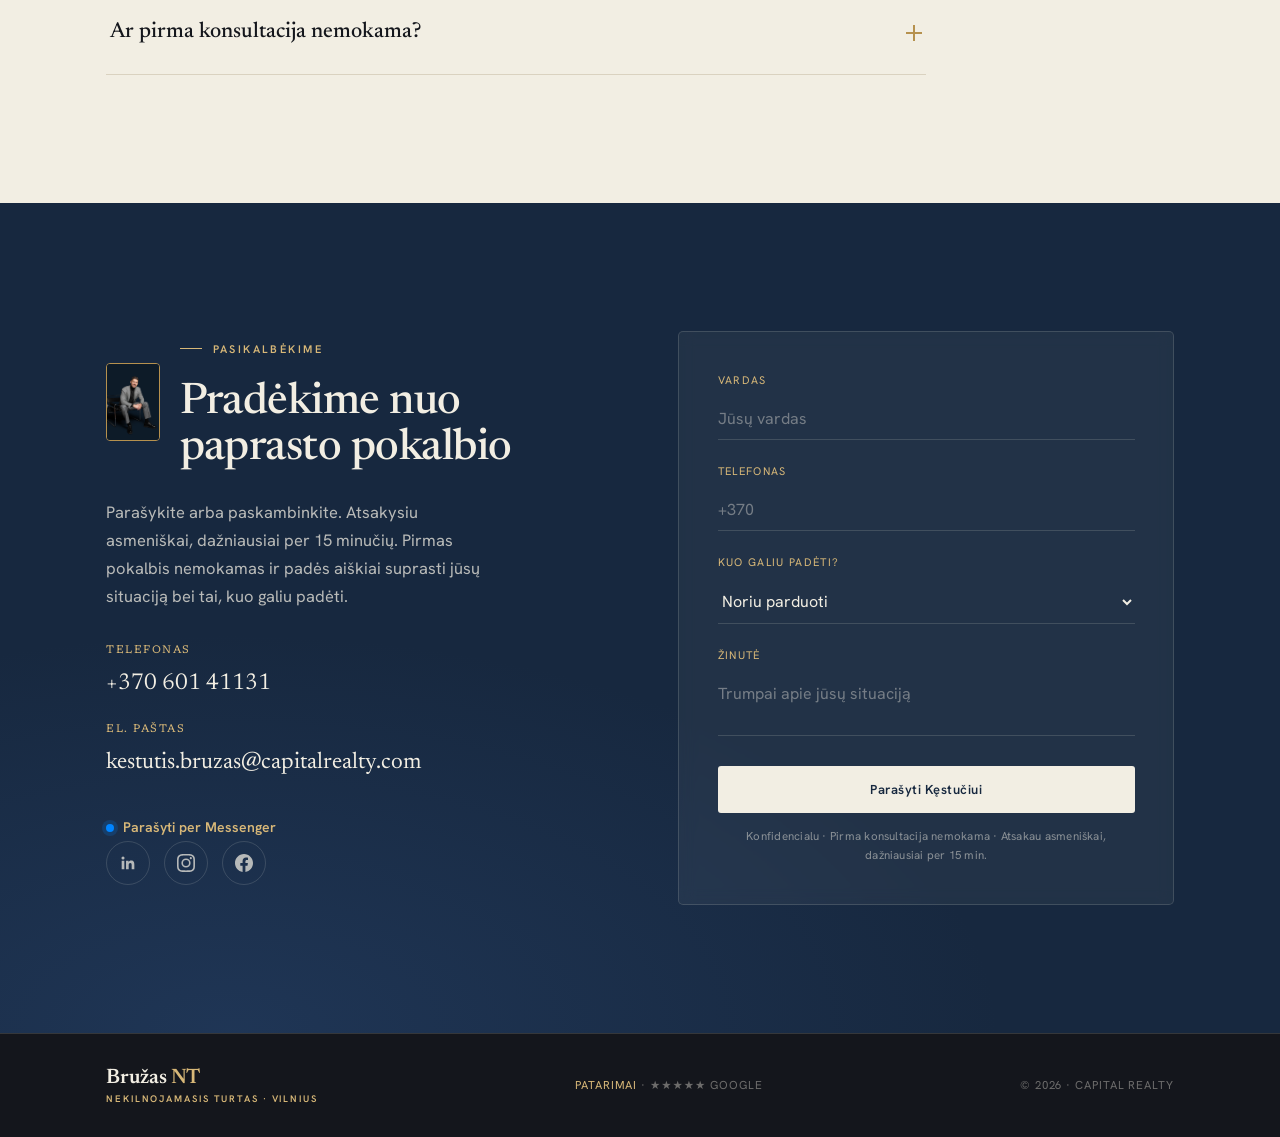
==== commit c1f26226: "Reel opening-frame poster, reworked FAQ, social icons, free-consultation framing, footer wordmark, f" ====
--- a/index.html
+++ b/index.html
@@ -83,12 +83,11 @@
     "@context": "https://schema.org",
     "@type": "FAQPage",
     "mainEntity": [
-      { "@type": "Question", "name": "Koks komisinis ir ar yra paslėptų mokesčių?", "acceptedAnswer": { "@type": "Answer", "text": "Komisinį sutariame iš anksto ir aiškiai, jokių paslėptų mokesčių. Mokate tik už rezultatą, kai turtas parduodamas." } },
-      { "@type": "Question", "name": "Per kiek laiko parduodamas turtas?", "acceptedAnswer": { "@type": "Answer", "text": "Priklauso nuo segmento ir kainos. Tinkamai paruoštas ir teisingai įkainotas objektas pirkėją randa greičiau. Realų terminą pasakysiu po pirmo įvertinimo." } },
-      { "@type": "Question", "name": "Ar galima parduoti diskretiškai, be skelbimų portaluose?", "acceptedAnswer": { "@type": "Answer", "text": "Taip. Prireikus parduodu tyliai, per savo pirkėjų ratą, neskelbdamas objekto portaluose." } },
-      { "@type": "Question", "name": "Ar galite atstovauti, jei gyvenu užsienyje?", "acceptedAnswer": { "@type": "Answer", "text": "Taip, daugelis klientų gyvena svetur. Vertinimą, peržiūras, derybas ir dokumentus tvarkau nuotoliu." } },
-      { "@type": "Question", "name": "Kuo skiriatės nuo įprasto brokerio?", "acceptedAnswer": { "@type": "Answer", "text": "Visą procesą vedu asmeniškai, nuo pirmo pokalbio iki notaro. Aukščiausio lygio pristatymas, tikri pirkėjai ir derybos, apginančios jūsų kainą." } },
-      { "@type": "Question", "name": "Ar pirma konsultacija nemokama?", "acceptedAnswer": { "@type": "Answer", "text": "Taip, pirmas pokalbis ir turto vertinimas nemokami ir be įsipareigojimų." } }
+      { "@type": "Question", "name": "Per kiek laiko parduodamas turtas?", "acceptedAnswer": { "@type": "Answer", "text": "Kiekvienas objektas skirtingas: vieni pirkėją randa per kelias savaites, kitiems reikia daugiau laiko ir brandesnės strategijos. Po pirmo susitikimo ir turto apžiūros galima pasakyti kur kas konkrečiau, kokios paklausos tikėtis ir per kiek laiko realu pasiekti norimą kainą." } },
+      { "@type": "Question", "name": "Ar galima parduoti diskretiškai, be skelbimų portaluose?", "acceptedAnswer": { "@type": "Answer", "text": "Taip, brangesniems objektams tai dažnai pats geriausias kelias. Turtas pristatomas tiesiogiai pirkėjų ir investuotojų ratui, todėl apie pardavimą žino tik tie, kuriems jis realiai aktualus. Savininko aplinkybės, kaina ir derybos lieka konfidencialios." } },
+      { "@type": "Question", "name": "Ar galite atstovauti, jei gyvenu užsienyje?", "acceptedAnswer": { "@type": "Answer", "text": "Taip, nemaža dalis klientų gyvena svetur, o pardavimas įvyksta jiems neatvykus nė karto. Vertinimą, paruošimą, apžiūras ir derybas tvarko Kęstutis, o šiandien net notarinį sandorį galima pasirašyti nuotoliniu būdu." } },
+      { "@type": "Question", "name": "Kuo skiriatės nuo įprasto brokerio?", "acceptedAnswer": { "@type": "Answer", "text": "Jokių asistentų ir perduodamų klientų: nuo pirmo pokalbio iki notaro dirbate su tuo pačiu žmogumi, kuris už rezultatą atsako savo vardu. Objektui sukuriama paklausa, apžiūrose pirkėjas pamato, kodėl tai jo namai, o derybose ginama jūsų kaina." } },
+      { "@type": "Question", "name": "Ar pirma konsultacija nemokama?", "acceptedAnswer": { "@type": "Answer", "text": "Taip, pirmas pokalbis ir turto įvertinimas nieko nekainuoja. Jau po jo aiškiai suprasite savo situaciją: kiek turtas realiai vertas, ko tikėtis iš rinkos ir kaip Kęstutis gali padėti." } }
     ]
   }
   </script>
@@ -285,7 +284,7 @@
             <span class="tl-no">01</span>
             <div class="tl-body">
               <h3 data-en="We talk">Pasikalbame</h3>
-              <p data-en="We calmly work out what you really need and the result you're after. The first conversation is free and with no obligation.">Ramiai išsiaiškiname, ko jums iš tikrųjų reikia ir kokio rezultato siekiate. Pirmas pokalbis nemokamas ir be jokių įsipareigojimų.</p>
+              <p data-en="We calmly work out what you really need and the result you're after. The first conversation is free, and by the end of it you'll clearly see your situation and your options.">Ramiai išsiaiškiname, ko jums iš tikrųjų reikia ir kokio rezultato siekiate. Pirmas pokalbis nemokamas, o po jo aiškiai matysite savo situaciją ir galimybes.</p>
             </div>
           </li>
           <li class="tl-step" data-reveal>
@@ -321,7 +320,7 @@
         <div class="val-text">
           <p class="eyebrow bronze" data-en="Free and confidential">Nemokama ir konfidencialu</p>
           <h2 data-en="Find out what your property is really worth">Sužinokite, kiek iš tikrųjų vertas jūsų turtas</h2>
-          <p class="val-sub" data-en="I'll give you a realistic market value and advise how to get the best price. No obligation, an answer within 24 hours.">Pateiksiu realią rinkos vertę ir patarsiu, kaip gauti geriausią kainą. Be įsipareigojimų, atsakymas per 24 valandas.</p>
+          <p class="val-sub" data-en="I'll give you a realistic market value and advise how to get the best price. An answer within 24 hours.">Pateiksiu realią rinkos vertę ir patarsiu, kaip gauti geriausią kainą. Atsakymas per 24 valandas.</p>
         </div>
         <a class="btn btn-clay val-btn" href="#kontaktai" data-en="Request a valuation">Užsisakyti vertinimą</a>
       </div>
@@ -388,12 +387,11 @@
           <h2 data-reveal data-en="Answers before you even call">Atsakymai, kol dar nepaskambinote</h2>
         </div>
         <div class="faq-list">
-          <details class="faq-item" data-reveal><summary><span data-en="What's the commission, and are there hidden fees?">Koks komisinis ir ar yra paslėptų mokesčių?</span><span class="faq-ico"></span></summary><div class="faq-a" data-en="We agree the commission upfront and clearly, with no hidden fees. You only pay for the result, once the property is sold.">Komisinį sutariame iš anksto ir aiškiai, jokių paslėptų mokesčių. Mokate tik už rezultatą, kai turtas parduodamas.</div></details>
-          <details class="faq-item" data-reveal><summary><span data-en="How long does it take to sell?">Per kiek laiko parduodamas turtas?</span><span class="faq-ico"></span></summary><div class="faq-a" data-en="It depends on the segment and the price. A well-prepared, correctly priced property finds its buyer faster. I'll give you a realistic timeframe after the first valuation.">Priklauso nuo segmento ir kainos. Tinkamai paruoštas ir teisingai įkainotas objektas pirkėją randa greičiau. Realų terminą pasakysiu jau po pirmo įvertinimo.</div></details>
-          <details class="faq-item" data-reveal><summary><span data-en="Can you sell discreetly, without the listing portals?">Ar galima parduoti diskretiškai, be skelbimų portaluose?</span><span class="faq-ico"></span></summary><div class="faq-a" data-en="Yes. When needed I sell quietly, through my circle of buyers, without listing the property on the portals and keeping your circumstances private.">Taip. Prireikus parduodu tyliai, per savo pirkėjų ratą, neskelbdamas objekto portaluose ir saugodamas jūsų aplinkybes.</div></details>
-          <details class="faq-item" data-reveal><summary><span data-en="I live abroad. Can you handle everything remotely?">Gyvenu užsienyje. Ar galite viską sutvarkyti nuotoliu?</span><span class="faq-ico"></span></summary><div class="faq-a" data-en="Yes, many of my clients live abroad. You hand over the keys, and I take care of the valuation, viewings, negotiations and documents.">Taip, daugelis mano klientų gyvena svetur. Perduodate raktus, o vertinimą, peržiūras, derybas ir dokumentus tvarkau aš.</div></details>
-          <details class="faq-item" data-reveal><summary><span data-en="How are you different from an ordinary agent?">Kuo skiriatės nuo įprasto brokerio?</span><span class="faq-ico"></span></summary><div class="faq-a" data-en="I lead the whole process personally, from the first conversation to the notary. Top-tier presentation, real buyers and negotiations that defend your price.">Visą procesą vedu asmeniškai, nuo pirmo pokalbio iki notaro. Aukščiausio lygio pristatymas, tikri pirkėjai ir derybos, apginančios jūsų kainą.</div></details>
-          <details class="faq-item" data-reveal><summary><span data-en="Is the first consultation free?">Ar pirma konsultacija nemokama?</span><span class="faq-ico"></span></summary><div class="faq-a" data-en="Yes. The first conversation and property valuation are free and with no obligation.">Taip. Pirmas pokalbis ir turto vertinimas nemokami ir be jokių įsipareigojimų.</div></details>
+          <details class="faq-item" data-reveal><summary><span data-en="How long does it take to sell?">Per kiek laiko parduodamas turtas?</span><span class="faq-ico"></span></summary><div class="faq-a" data-en="Every property is different: some find their buyer within weeks, others need more time and a more patient strategy. After our first meeting, once I've seen the property, I can be far more specific: what demand to expect for your property and how quickly the price you want is realistic.">Kiekvienas objektas skirtingas: vieni pirkėją randa per kelias savaites, kitiems reikia daugiau laiko ir brandesnės strategijos. Po pirmo susitikimo ir turto apžiūros galėsiu pasakyti kur kas konkrečiau: kokios paklausos tikėtis būtent jūsų objektui ir per kiek laiko realu pasiekti norimą kainą.</div></details>
+          <details class="faq-item" data-reveal><summary><span data-en="Can you sell discreetly, without the listing portals?">Ar galima parduoti diskretiškai, be skelbimų portaluose?</span><span class="faq-ico"></span></summary><div class="faq-a" data-en="Yes, and for higher-end properties it's often the best route. I present the property directly to my circle of buyers and investors, so only the people it genuinely concerns ever know it's for sale. Your circumstances, the price and the negotiations stay between us.">Taip, ir brangesniems objektams tai dažnai pats geriausias kelias. Turtą pristatau tiesiogiai savo pirkėjų ir investuotojų ratui, todėl apie pardavimą žino tik tie, kuriems jis realiai aktualus. Jūsų aplinkybės, kaina ir derybos lieka tarp mūsų.</div></details>
+          <details class="faq-item" data-reveal><summary><span data-en="I live abroad. Can you handle everything remotely?">Gyvenu užsienyje. Ar galite viską sutvarkyti nuotoliu?</span><span class="faq-ico"></span></summary><div class="faq-a" data-en="Yes. A good share of my clients live abroad, and the sale happens without them flying in even once. I handle the valuation, preparation, viewings and negotiations, and you follow everything from your phone. Today even the notary signing can be done remotely, so distance is no obstacle.">Taip, nemaža dalis mano klientų gyvena svetur, o pardavimas įvyksta jiems neatvykus nė karto. Vertinimą, paruošimą, apžiūras ir derybas tvarkau aš, jūs viską matote telefone. Šiandien net notarinį sandorį galima pasirašyti nuotoliniu būdu, tad atstumas tikrai netrukdo.</div></details>
+          <details class="faq-item" data-reveal><summary><span data-en="How are you different from an ordinary agent?">Kuo skiriatės nuo įprasto brokerio?</span><span class="faq-ico"></span></summary><div class="faq-a" data-en="There are no assistants and no hand-offs: from the first conversation to the notary you work with the same person, who answers for the result by name. I create demand for your property instead of just posting a listing, at viewings I show the buyer why this is their home, and in negotiations I defend your price as if I were selling my own. That's why most of my clients arrive through recommendations and later come back themselves.">Pas mane nėra asistentų ir perduodamų klientų: nuo pirmo pokalbio iki notaro dirbate su tuo pačiu žmogumi, kuris už rezultatą atsako savo vardu. Jūsų objektui sukuriu paklausą, o ne tiesiog įkeliu skelbimą, apžiūrose parodau pirkėjui, kodėl tai jo namai, o derybose ginu jūsų kainą taip, tarsi parduočiau savo turtą. Todėl didžioji dalis klientų ateina rekomendavus ir vėliau grįžta patys.</div></details>
+          <details class="faq-item" data-reveal><summary><span data-en="Is the first consultation free?">Ar pirma konsultacija nemokama?</span><span class="faq-ico"></span></summary><div class="faq-a" data-en="Yes, the first conversation and the valuation cost nothing. By the end of it you'll clearly understand your situation: what the property is really worth, what to expect from the market and how I can help. What to do next is entirely your call.">Taip, pirmas pokalbis ir turto įvertinimas nieko nekainuoja. Jau po jo aiškiai suprasite savo situaciją: kiek turtas realiai vertas, ko tikėtis iš rinkos ir kaip galiu padėti. O ką daryti toliau, ramiai nuspręsite patys.</div></details>
         </div>
       </div>
     </section>
@@ -406,7 +404,7 @@
             <img src="img/kestutis.jpg" alt="Kęstutis Bružas" onerror="this.onerror=null;this.src='https://picsum.photos/seed/kbportrait/240/240'" />
             <div><span class="eyebrow bronze" data-en="Let's talk">Pasikalbėkime</span><h2 data-en="Let's start with a simple conversation">Pradėkime nuo paprasto pokalbio</h2></div>
           </div>
-          <p class="contact-lead" data-reveal data-en="Write or call. I'll reply personally, usually within 15 minutes. No pressure and no obligation.">Parašykite arba paskambinkite. Atsakysiu asmeniškai, dažniausiai per 15 minučių. Be spaudimo ir be jokių įsipareigojimų.</p>
+          <p class="contact-lead" data-reveal data-en="Write or call. I'll reply personally, usually within 15 minutes. The first conversation is free and will give you a clear picture of your situation and how I can help.">Parašykite arba paskambinkite. Atsakysiu asmeniškai, dažniausiai per 15 minučių. Pirmas pokalbis nemokamas ir padės aiškiai suprasti jūsų situaciją bei tai, kuo galiu padėti.</p>
           <div class="contact-details" data-reveal>
             <a href="tel:+37060141131"><span data-en="Phone">Telefonas</span>+370 601 41131</a>
             <a href="mailto:kestutis.bruzas@capitalrealty.com"><span data-en="Email">El. paštas</span>kestutis.bruzas@capitalrealty.com</a>
@@ -415,9 +413,9 @@
             <span class="wa-dot"></span><span data-en="Message on Messenger">Parašyti per Messenger</span>
           </a>
           <div class="contact-social" data-reveal>
-            <a href="https://www.linkedin.com/in/vilniusbrokeris" target="_blank" rel="noopener">LinkedIn</a>
-            <a href="https://www.instagram.com/bruzas_nt" target="_blank" rel="noopener">Instagram</a>
-            <a href="https://www.facebook.com/kestutisbruzasNT" target="_blank" rel="noopener">Facebook</a>
+            <a href="https://www.linkedin.com/in/vilniusbrokeris" target="_blank" rel="noopener" aria-label="LinkedIn"><svg viewBox="0 0 24 24" aria-hidden="true"><path fill="currentColor" d="M20.45 20.45h-3.55v-5.57c0-1.33-.03-3.04-1.85-3.04-1.86 0-2.14 1.45-2.14 2.94v5.67H9.36V9h3.41v1.56h.05c.47-.9 1.63-1.85 3.36-1.85 3.6 0 4.27 2.37 4.27 5.46v6.28zM5.34 7.43a2.06 2.06 0 1 1 0-4.12 2.06 2.06 0 0 1 0 4.12zM7.12 20.45H3.56V9h3.56v11.45z"/></svg></a>
+            <a href="https://www.instagram.com/bruzas_nt" target="_blank" rel="noopener" aria-label="Instagram"><svg viewBox="0 0 24 24" aria-hidden="true"><path fill="currentColor" d="M12 2.16c3.2 0 3.58.01 4.85.07 1.17.05 1.8.25 2.23.41.56.22.96.48 1.38.9.42.42.68.82.9 1.38.16.42.36 1.06.41 2.23.06 1.27.07 1.65.07 4.85s-.01 3.58-.07 4.85c-.05 1.17-.25 1.8-.41 2.23-.22.56-.48.96-.9 1.38-.42.42-.82.68-1.38.9-.42.16-1.06.36-2.23.41-1.27.06-1.65.07-4.85.07s-3.58-.01-4.85-.07c-1.17-.05-1.8-.25-2.23-.41a3.72 3.72 0 0 1-1.38-.9 3.72 3.72 0 0 1-.9-1.38c-.16-.42-.36-1.06-.41-2.23-.06-1.27-.07-1.65-.07-4.85s.01-3.58.07-4.85c.05-1.17.25-1.8.41-2.23.22-.56.48-.96.9-1.38.42-.42.82-.68 1.38-.9.42-.16 1.06-.36 2.23-.41 1.27-.06 1.65-.07 4.85-.07zM12 0C8.74 0 8.33.01 7.05.07 5.78.13 4.9.33 4.14.63c-.79.3-1.46.72-2.13 1.38A5.88 5.88 0 0 0 .63 4.14C.33 4.9.13 5.78.07 7.05.01 8.33 0 8.74 0 12s.01 3.67.07 4.95c.06 1.27.26 2.15.56 2.91.3.79.72 1.46 1.38 2.13a5.88 5.88 0 0 0 2.13 1.38c.76.3 1.64.5 2.91.56 1.28.06 1.69.07 4.95.07s3.67-.01 4.95-.07c1.27-.06 2.15-.26 2.91-.56a5.88 5.88 0 0 0 2.13-1.38 5.88 5.88 0 0 0 1.38-2.13c.3-.76.5-1.64.56-2.91.06-1.28.07-1.69.07-4.95s-.01-3.67-.07-4.95c-.06-1.27-.26-2.15-.56-2.91a5.88 5.88 0 0 0-1.38-2.13A5.88 5.88 0 0 0 19.86.63c-.76-.3-1.64-.5-2.91-.56C15.67.01 15.26 0 12 0zm0 5.84A6.16 6.16 0 1 0 12 18.16 6.16 6.16 0 0 0 12 5.84zm0 10.16a4 4 0 1 1 0-8 4 4 0 0 1 0 8zM19.85 5.59a1.44 1.44 0 1 1-2.88 0 1.44 1.44 0 0 1 2.88 0z"/></svg></a>
+            <a href="https://www.facebook.com/kestutisbruzasNT" target="_blank" rel="noopener" aria-label="Facebook"><svg viewBox="0 0 24 24" aria-hidden="true"><path fill="currentColor" d="M24 12.07C24 5.4 18.63 0 12 0S0 5.4 0 12.07C0 18.1 4.39 23.09 10.13 24v-8.44H7.08v-3.49h3.05v-2.66c0-3.02 1.79-4.7 4.53-4.7 1.31 0 2.68.24 2.68.24v2.97h-1.51c-1.49 0-1.96.93-1.96 1.89v2.26h3.33l-.53 3.49h-2.8V24C19.61 23.09 24 18.1 24 12.07z"/></svg></a>
           </div>
         </div>
         <form class="contact-form" id="contact-form" action="https://formspree.io/f/YOUR_ID" method="POST" data-reveal>
@@ -428,7 +426,7 @@
           </div>
           <div class="field"><label data-en="Message">Žinutė</label><textarea name="žinutė" rows="2" placeholder="Trumpai apie jūsų situaciją" data-en-ph="Briefly about your situation"></textarea></div>
           <button class="btn btn-clay btn-block" type="submit" data-en="Message Kęstutis">Parašyti Kęstučiui</button>
-          <p class="form-note" data-en="Confidential · No obligation · I reply personally, usually within 15 min.">Konfidencialu · Be įsipareigojimų · Atsakau asmeniškai, dažniausiai per 15 min.</p>
+          <p class="form-note" data-en="Confidential · Free first consultation · I reply personally, usually within 15 min.">Konfidencialu · Pirma konsultacija nemokama · Atsakau asmeniškai, dažniausiai per 15 min.</p>
           <p class="form-success" id="form-success" hidden data-en="Thank you. I'll be in touch personally.">Ačiū. Susisieksiu su jumis asmeniškai.</p>
         </form>
       </div>
@@ -437,8 +435,8 @@
 
   <footer class="footer">
     <div class="wrap footer-inner">
-      <span class="footer-name">Kęstutis Bružas</span>
-      <span class="footer-mid"><a href="patarimai.html" data-en="Guides">Patarimai</a> · <span data-en="Real estate advisor · Vilnius">Nekilnojamojo turto patarėjas · Vilnius</span> · ★★★★★ Google</span>
+      <a class="wordmark footer-brand" href="#top">Bružas <b class="wm-nt">NT</b><span data-en="Real estate · Vilnius">Nekilnojamasis turtas · Vilnius</span></a>
+      <span class="footer-mid"><a href="patarimai.html" data-en="Guides">Patarimai</a> · ★★★★★ Google</span>
       <span class="footer-r">© 2026 · Capital Realty</span>
       <div class="lang-pill lang-foot" role="group" aria-label="Kalba / Language">
         <button type="button" class="lang-opt" data-lang="lt">LT</button>
@@ -447,16 +445,7 @@
     </div>
   </footer>
 
-  <!-- sticky mobile CTA -->
-  <div class="sticky-cta">
-    <img class="sc-photo" src="img/kestutis.jpg" alt="Kęstutis Bružas" onerror="this.onerror=null;this.src='https://picsum.photos/seed/kbportrait/120/120'" />
-    <div class="sc-text">
-      <b>Kęstutis Bružas</b>
-      <span data-en="I reply in ~15 min.">Atsakau per ~15 min.</span>
-    </div>
-    <a class="sc-btn" href="https://m.me/kestutisbruzasNT" target="_blank" rel="noopener" data-en="Message me">Parašyti žinutę</a>
-  </div>
-  <!-- desktop floating Messenger -->
+  <!-- floating Messenger (all devices) -->
   <a class="wa-float" href="https://m.me/kestutisbruzasNT" target="_blank" rel="noopener" aria-label="Rašyti per Messenger">
     <svg viewBox="0 0 32 32" aria-hidden="true"><path fill="currentColor" d="M16 3C8.6 3 3 8.4 3 15.1c0 3.8 1.8 7.2 4.7 9.4V29l4.3-2.4c1.2.3 2.4.5 3.7.5 7.4 0 13-5.4 13-12.1S23.4 3 16 3zm1.3 16.3l-3.3-3.5-6.4 3.5 7-7.5 3.4 3.5 6.3-3.5-7 7.5z"/></svg>
   </a>
--- a/styles.css
+++ b/styles.css
@@ -53,8 +53,9 @@
 .btn-clay:hover { transform: translateY(-2px); box-shadow: 0 14px 30px -14px rgba(0,0,0,.4); }
 .btn-line { padding: 12px 22px; border: 1px solid rgba(242,238,227,.4); color: var(--paper); font-size: 12.5px; letter-spacing: .06em; }
 .btn-line:hover { background: var(--paper); color: var(--emerald); border-color: var(--paper); }
-.nav.scrolled .btn-line { border-color: var(--line); color: var(--ink); }
-.nav.scrolled .btn-line:hover { background: var(--emerald); color: var(--paper); border-color: var(--emerald); }
+/* gold frame on scroll — same tone as the NT in the wordmark */
+.nav.scrolled .btn-line { border-color: var(--bronze); box-shadow: inset 0 0 0 .5px var(--bronze); color: var(--ink); }
+.nav.scrolled .btn-line:hover { background: var(--emerald); color: var(--paper); border-color: var(--emerald); box-shadow: none; }
 .btn-block { width: 100%; }
 
 /* ===== NAV ===== */
@@ -234,9 +235,10 @@
 .contact-details span { display: block; font-size: 11px; letter-spacing: .14em; text-transform: uppercase; color: var(--bronze-soft); margin-bottom: 5px; }
 .contact-details a { font-family: var(--fd); font-size: 23px; color: var(--paper); transition: color .25s; }
 .contact-details a:hover { color: var(--bronze-soft); }
-.contact-social { display: flex; gap: 24px; font-size: 13px; font-weight: 500; }
-.contact-social a { color: rgba(242,238,227,.6); border-bottom: 1px solid var(--line-d); padding-bottom: 4px; transition: color .25s, border-color .25s; }
-.contact-social a:hover { color: var(--paper); border-color: var(--bronze); }
+.contact-social { display: flex; gap: 14px; }
+.contact-social a { width: 44px; height: 44px; border-radius: 50%; border: 1px solid var(--line-d); color: rgba(242,238,227,.72); display: grid; place-items: center; transition: color .25s, border-color .25s, transform .3s var(--ease); }
+.contact-social a svg { width: 18px; height: 18px; }
+.contact-social a:hover { color: var(--paper); border-color: var(--bronze); transform: translateY(-2px); }
 .contact-form { background: rgba(242,238,227,.05); border: 1px solid var(--line-d); padding: clamp(28px, 3vw, 40px); border-radius: 5px; backdrop-filter: blur(8px); }
 .field { margin-bottom: 22px; }
 .field label { display: block; font-size: 11px; letter-spacing: .12em; text-transform: uppercase; color: var(--bronze-soft); margin-bottom: 9px; }
@@ -250,7 +252,8 @@
 /* ===== FOOTER ===== */
 .footer { background: var(--ink); border-top: 1px solid var(--line-d); color: rgba(242,238,227,.7); }
 .footer-inner { padding: 34px clamp(22px, 5vw, 56px); display: flex; justify-content: space-between; align-items: center; gap: 16px; flex-wrap: wrap; }
-.footer-name { font-family: var(--fd); font-size: 21px; font-weight: 500; color: var(--paper); letter-spacing: -.01em; }
+.footer-brand { font-size: 21px; }
+.footer-brand span { margin-top: 5px; }
 .footer-mid, .footer-r { font-size: 11.5px; letter-spacing: .08em; text-transform: uppercase; color: rgba(242,238,227,.4); }
 .footer-mid a { color: var(--bronze-soft); border-bottom: 1px solid transparent; transition: border-color .25s; }
 .footer-mid a:hover { border-color: var(--bronze-soft); }
@@ -298,7 +301,7 @@
   .tl-step::before { left: 27px; top: 50px; }
   .voices-foot { flex-direction: column; align-items: flex-start; gap: 16px; }
   .nav-inner { padding: 18px 18px; gap: 12px; }
-  .wordmark span { display: none; }
+  .nav .wordmark span { display: none; }
   .nav-cta-d { padding: 9px 13px; }
   .footer-inner { flex-direction: column; text-align: center; }
 
@@ -397,26 +400,14 @@
 .wa-inline:hover { color: var(--paper); }
 .wa-dot { width: 8px; height: 8px; border-radius: 50%; background: #0084ff; box-shadow: 0 0 0 4px rgba(0,132,255,.18); }
 
-/* sticky mobile CTA — premium floating bar */
-.sticky-cta { display: none; position: fixed; left: 12px; right: 12px; bottom: 12px; z-index: 800; align-items: center; gap: 11px; padding: 8px 8px 8px 10px; background: var(--emerald); border: 1px solid rgba(var(--accent-soft-rgb),.28); border-radius: 16px; box-shadow: 0 18px 44px -16px rgba(0,0,0,.65); }
-.sc-photo { width: 42px; height: 42px; border-radius: 11px; object-fit: cover; object-position: center top; border: 1px solid var(--bronze); flex-shrink: 0; }
-.sc-text { flex: 1; min-width: 0; line-height: 1.22; }
-.sc-text b { display: block; font-family: var(--fd); font-size: 16px; font-weight: 600; color: var(--paper); letter-spacing: -.01em; white-space: nowrap; overflow: hidden; text-overflow: ellipsis; }
-.sc-text span { display: block; font-size: 10.5px; color: var(--bronze-soft); white-space: nowrap; overflow: hidden; text-overflow: ellipsis; }
-.sc-wa { flex-shrink: 0; width: 42px; height: 42px; border-radius: 11px; border: 1px solid rgba(242,238,227,.2); color: var(--paper); display: flex; align-items: center; justify-content: center; }
-.sc-wa svg { width: 22px; height: 22px; opacity: .9; }
-.sc-btn { flex-shrink: 0; background: var(--paper); color: var(--emerald); font-size: 13px; font-weight: 700; letter-spacing: .01em; padding: 12px 16px; border-radius: 11px; }
-
-/* desktop floating whatsapp — discreet, brand-toned */
+/* floating Messenger — discreet, brand-toned, all devices */
 .wa-float { position: fixed; right: 24px; bottom: 24px; z-index: 800; width: 52px; height: 52px; border-radius: 50%; background: var(--ink); color: var(--paper); border: 1px solid rgba(var(--accent-soft-rgb),.45); display: flex; align-items: center; justify-content: center; box-shadow: 0 16px 36px -14px rgba(0,0,0,.55); transition: transform .3s var(--ease); }
 .wa-float::after { content: ""; position: absolute; top: 7px; right: 7px; width: 9px; height: 9px; border-radius: 50%; background: #0084ff; border: 2px solid var(--ink); }
 .wa-float:hover { transform: translateY(-3px); }
 .wa-float svg { width: 26px; height: 26px; opacity: .92; }
 
 @media (max-width: 760px) {
-  body { padding-bottom: 84px; }
-  .sticky-cta { display: flex; }
-  .wa-float { display: none; }
+  .wa-float { right: 16px; bottom: 16px; width: 54px; height: 54px; }
   .val-inner { flex-direction: column; align-items: flex-start; gap: 26px; }
   .val-btn { width: 100%; }
 }
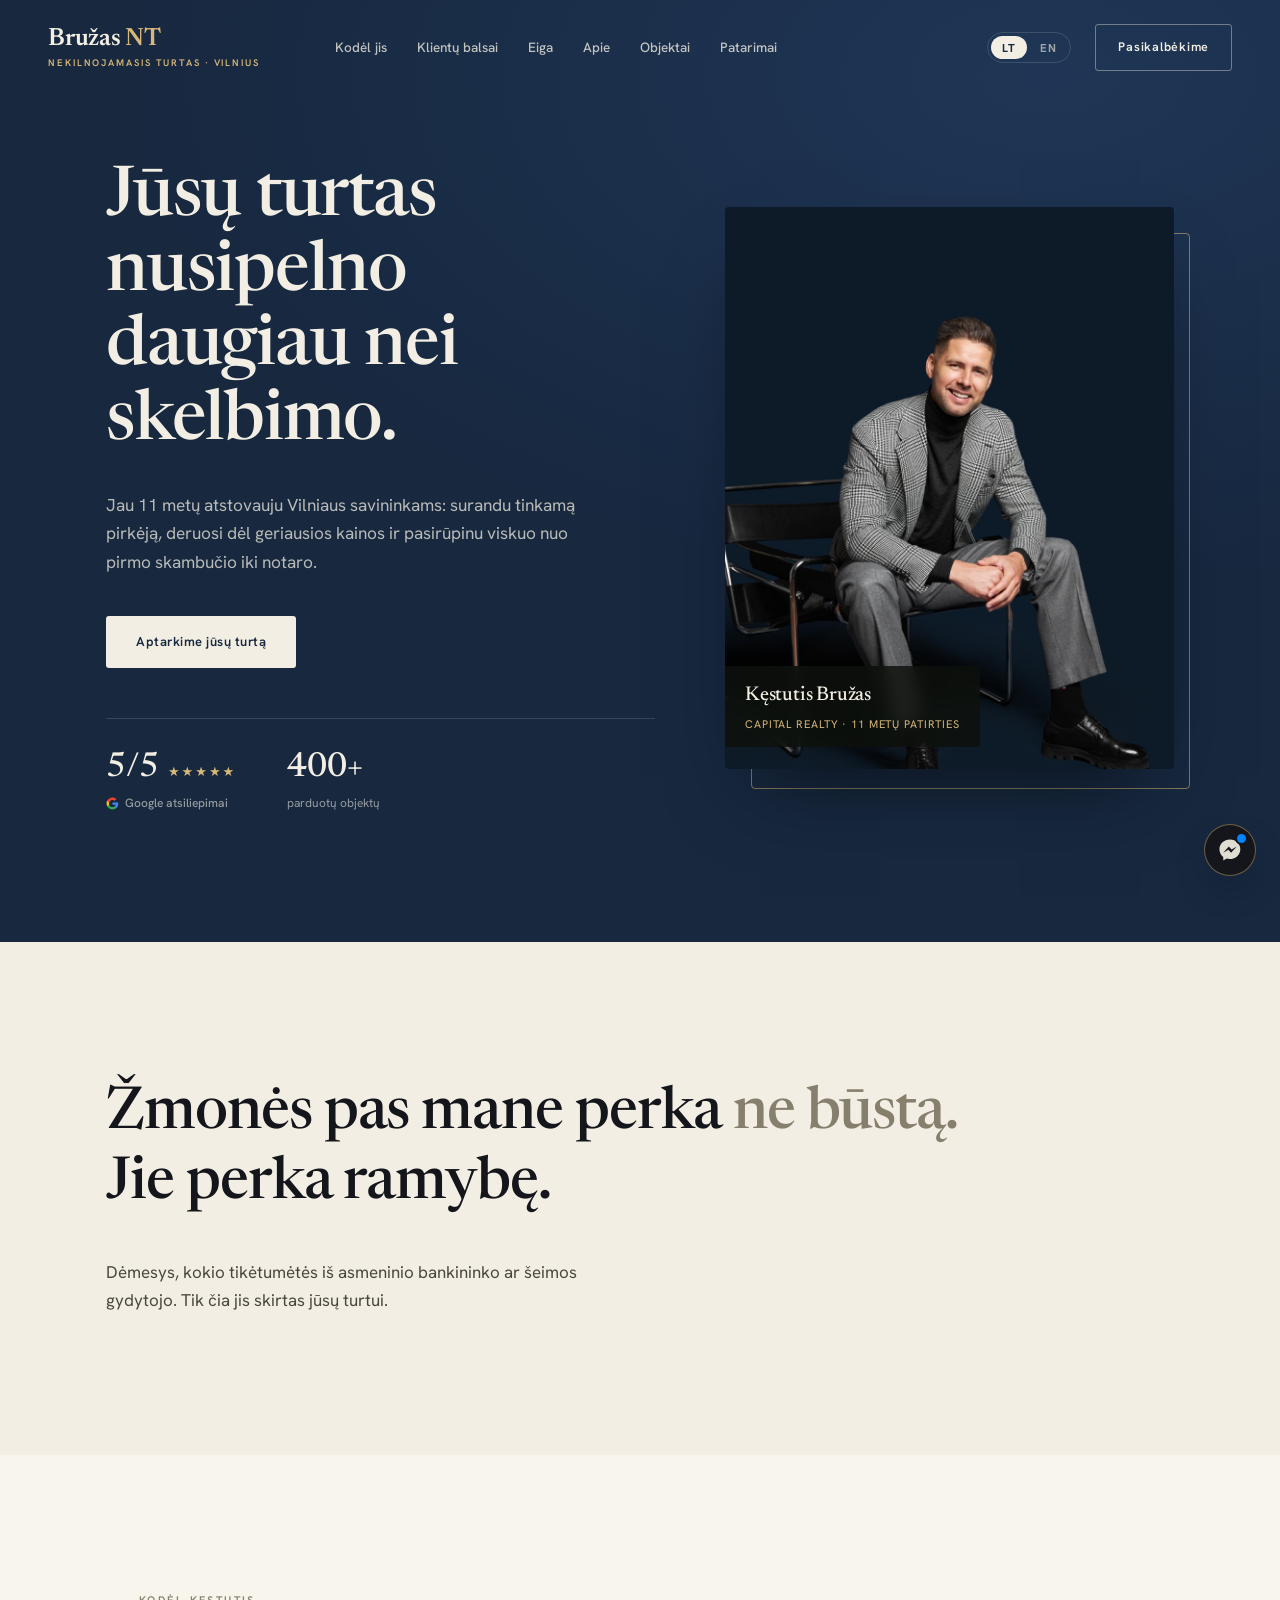
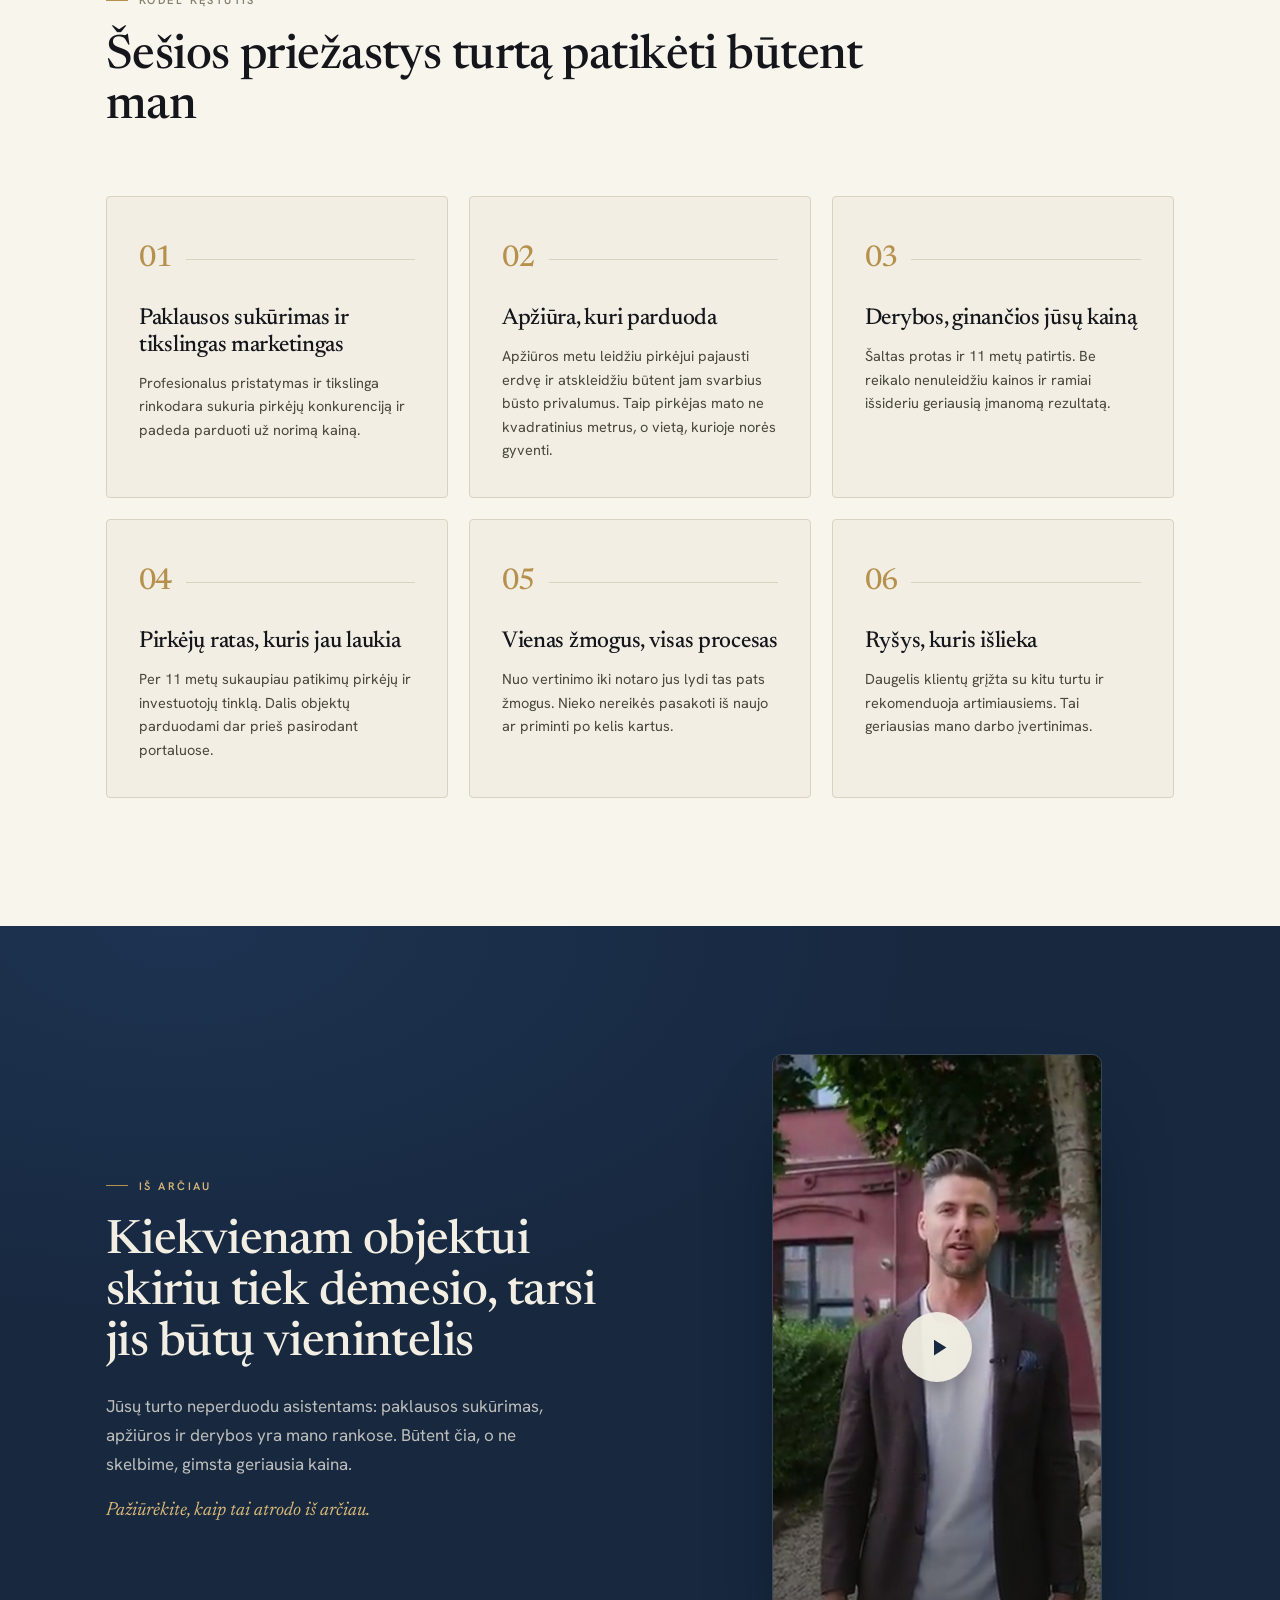
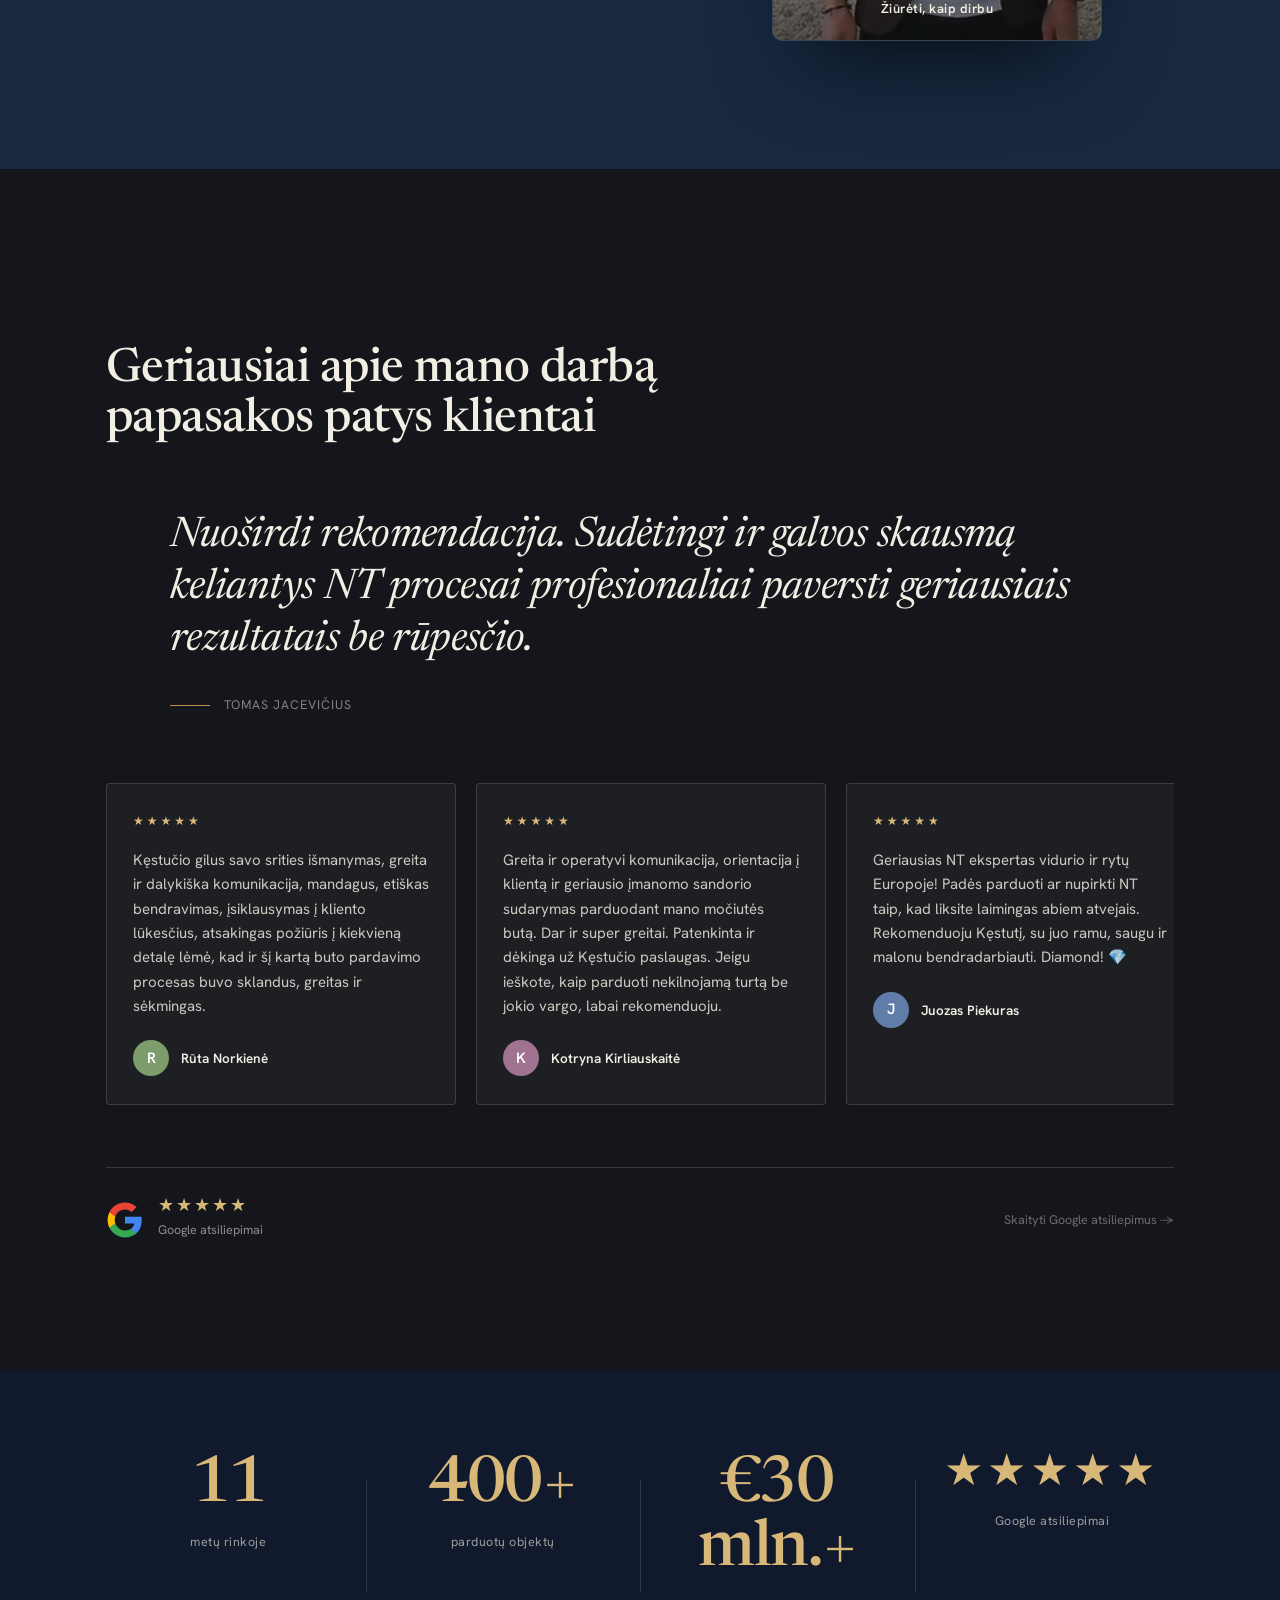
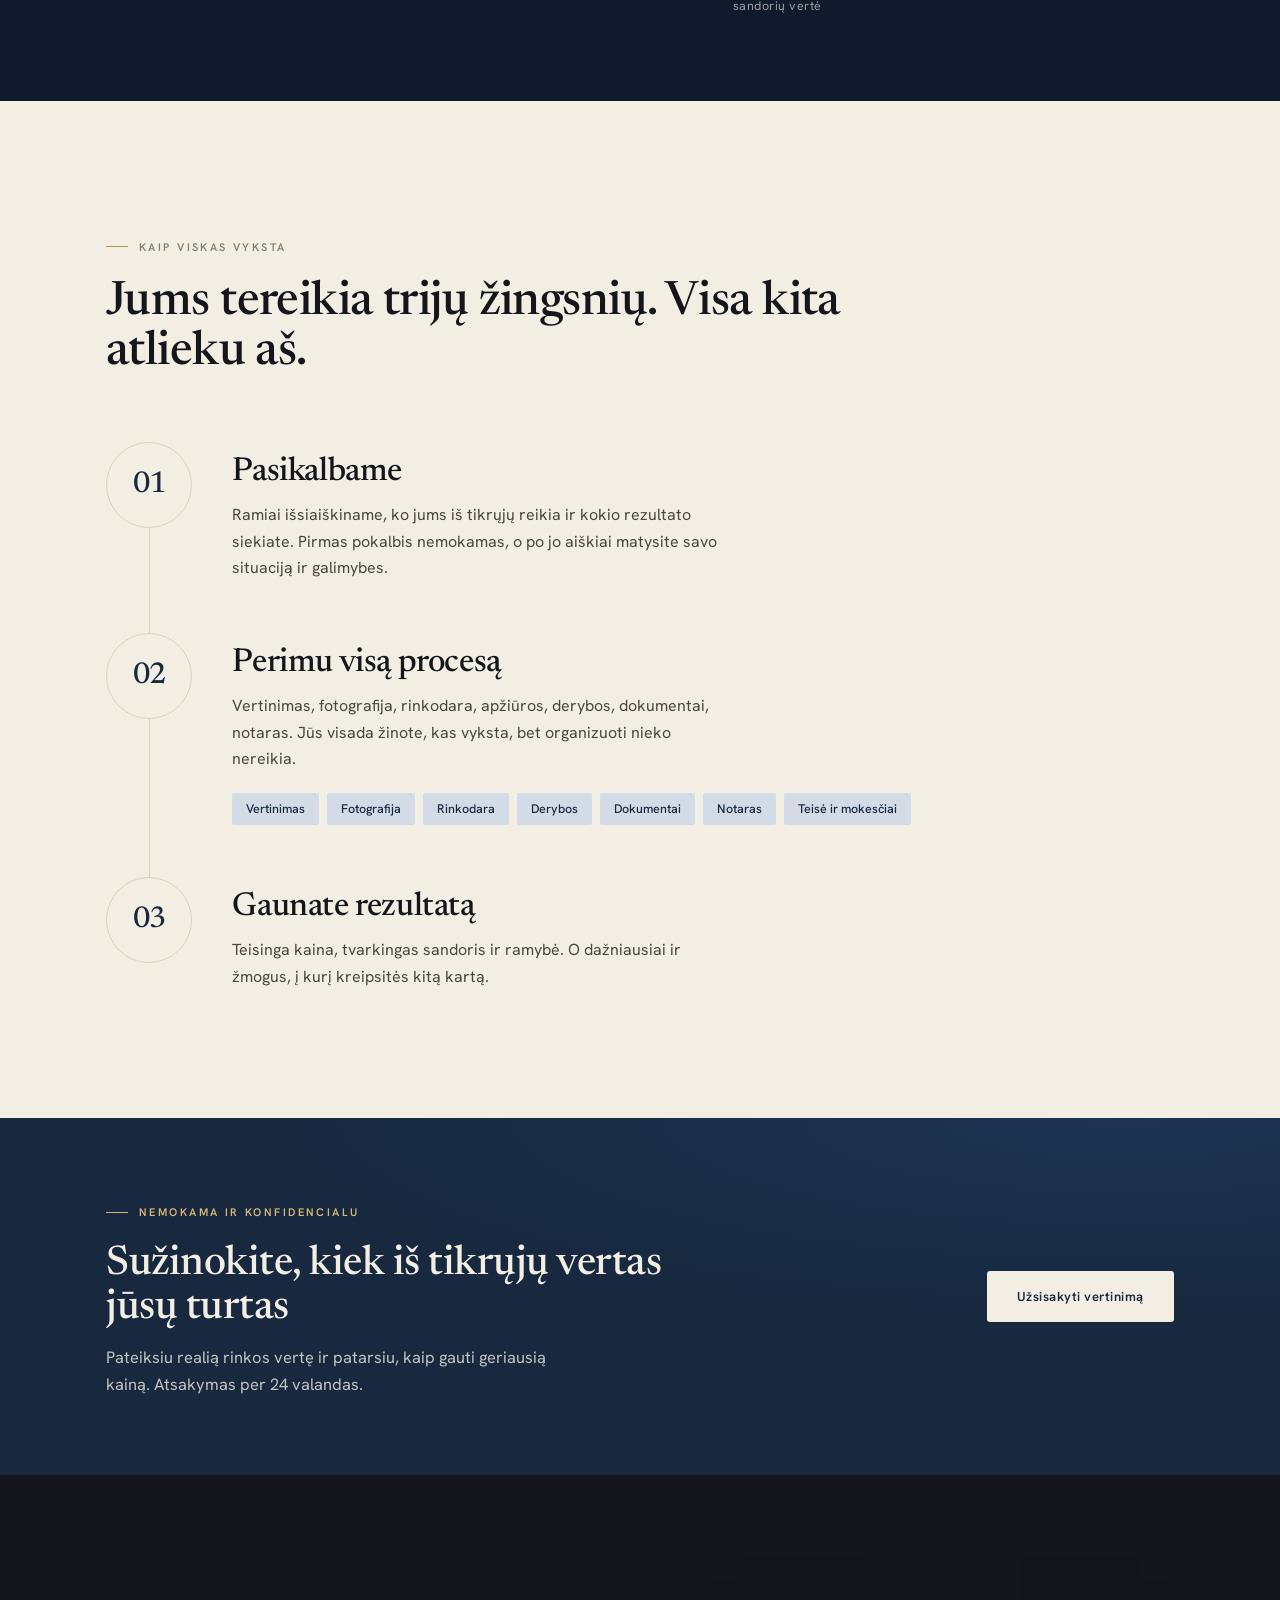
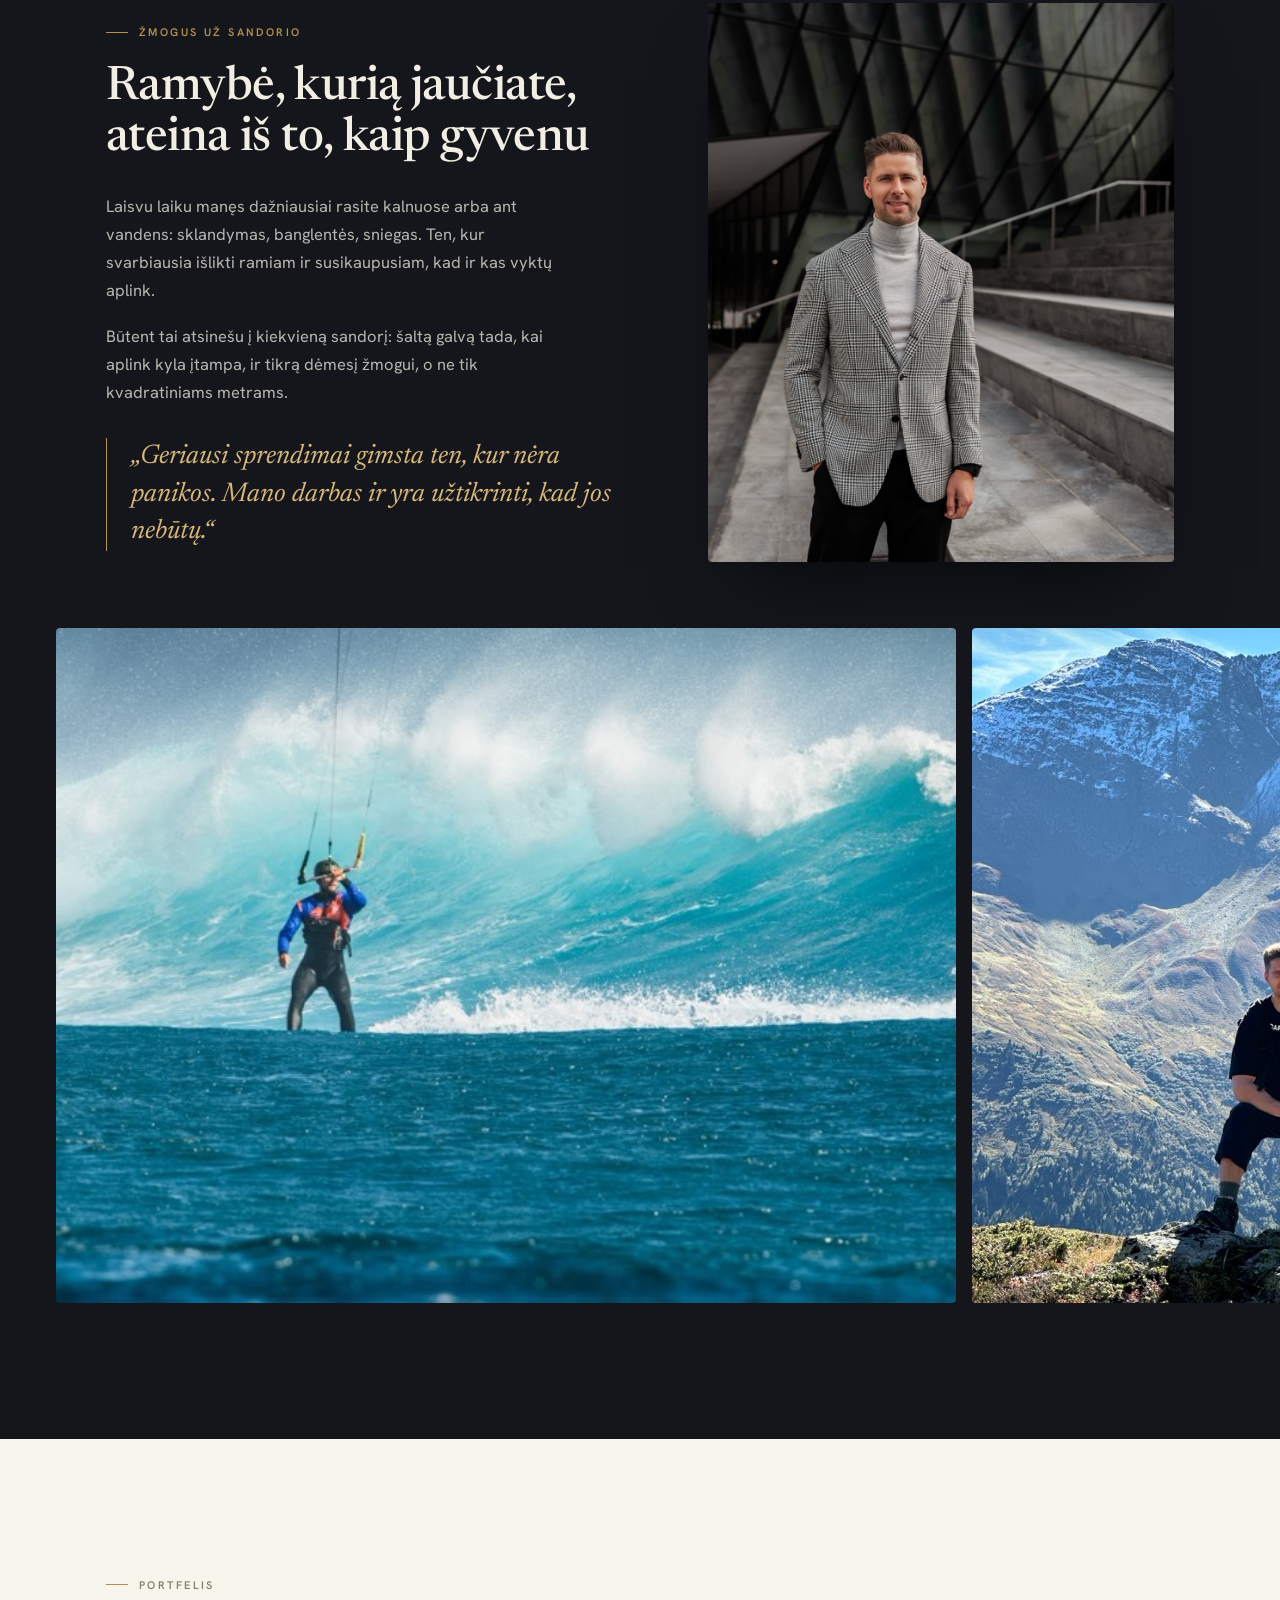
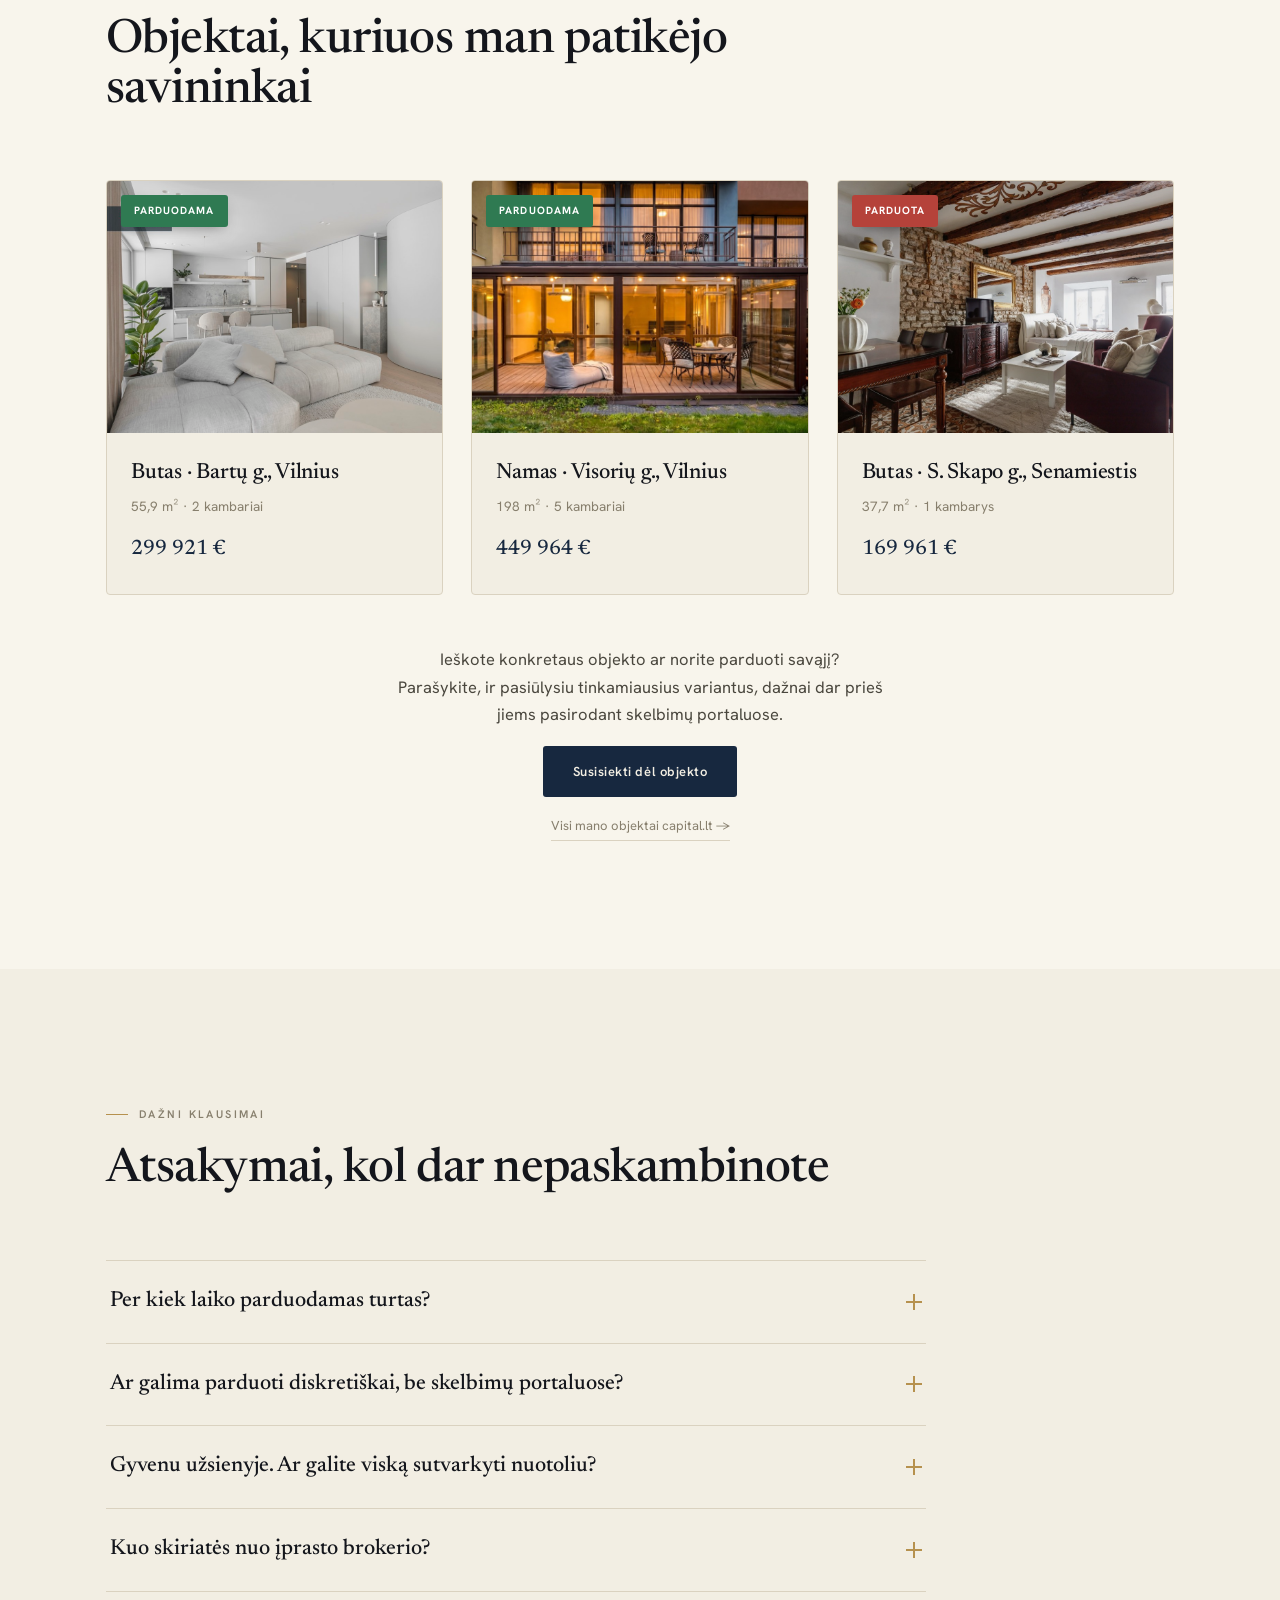
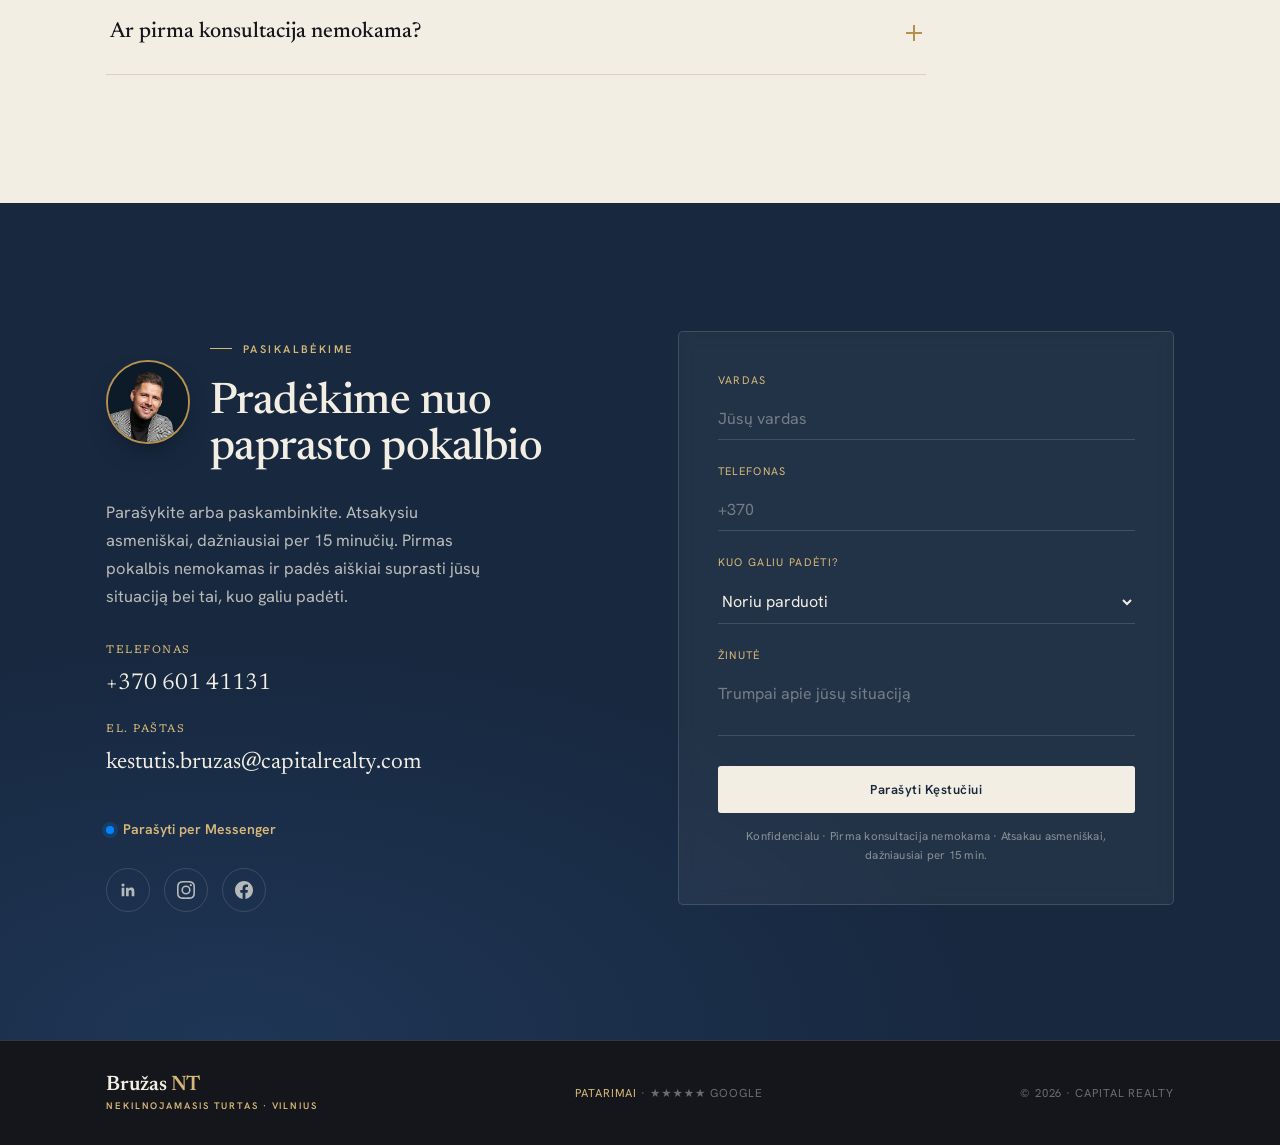
==== commit 8e7a6a45: "Align hero trust bar, better reel frame, face avatar in contact, FAQ copy refinements, messenger/soc" ====
--- a/index.html
+++ b/index.html
@@ -83,10 +83,10 @@
     "@context": "https://schema.org",
     "@type": "FAQPage",
     "mainEntity": [
-      { "@type": "Question", "name": "Per kiek laiko parduodamas turtas?", "acceptedAnswer": { "@type": "Answer", "text": "Kiekvienas objektas skirtingas: vieni pirkėją randa per kelias savaites, kitiems reikia daugiau laiko ir brandesnės strategijos. Po pirmo susitikimo ir turto apžiūros galima pasakyti kur kas konkrečiau, kokios paklausos tikėtis ir per kiek laiko realu pasiekti norimą kainą." } },
-      { "@type": "Question", "name": "Ar galima parduoti diskretiškai, be skelbimų portaluose?", "acceptedAnswer": { "@type": "Answer", "text": "Taip, brangesniems objektams tai dažnai pats geriausias kelias. Turtas pristatomas tiesiogiai pirkėjų ir investuotojų ratui, todėl apie pardavimą žino tik tie, kuriems jis realiai aktualus. Savininko aplinkybės, kaina ir derybos lieka konfidencialios." } },
-      { "@type": "Question", "name": "Ar galite atstovauti, jei gyvenu užsienyje?", "acceptedAnswer": { "@type": "Answer", "text": "Taip, nemaža dalis klientų gyvena svetur, o pardavimas įvyksta jiems neatvykus nė karto. Vertinimą, paruošimą, apžiūras ir derybas tvarko Kęstutis, o šiandien net notarinį sandorį galima pasirašyti nuotoliniu būdu." } },
-      { "@type": "Question", "name": "Kuo skiriatės nuo įprasto brokerio?", "acceptedAnswer": { "@type": "Answer", "text": "Jokių asistentų ir perduodamų klientų: nuo pirmo pokalbio iki notaro dirbate su tuo pačiu žmogumi, kuris už rezultatą atsako savo vardu. Objektui sukuriama paklausa, apžiūrose pirkėjas pamato, kodėl tai jo namai, o derybose ginama jūsų kaina." } },
+      { "@type": "Question", "name": "Per kiek laiko parduodamas turtas?", "acceptedAnswer": { "@type": "Answer", "text": "Kiekvienas objektas skirtingas: vieni pirkėją randa per kelias savaites, kitiems reikia daugiau laiko ir apgalvotos strategijos. Po pirmo susitikimo ir turto apžiūros galima pasakyti kur kas konkrečiau, kokios paklausos tikėtis ir per kiek laiko realu pasiekti norimą kainą." } },
+      { "@type": "Question", "name": "Ar galima parduoti diskretiškai, be skelbimų portaluose?", "acceptedAnswer": { "@type": "Answer", "text": "Taip, tokia galimybė yra. Objektas pristatomas tiesiogiai pirkėjų ir investuotojų ratui, neskelbiant jo portaluose. Apie pardavimą žino tik tie, kuriems jis realiai aktualus, o savininko aplinkybės, kaina ir derybos lieka konfidencialios." } },
+      { "@type": "Question", "name": "Ar galite atstovauti, jei gyvenu užsienyje?", "acceptedAnswer": { "@type": "Answer", "text": "Taip, nemaža dalis klientų gyvena svetur, ir pardavimas įvyksta jiems būnant ten. Vertinimą, pristatymą, apžiūras ir derybas tvarko Kęstutis, o šiandien net notarinį sandorį galima pasirašyti nuotoliniu būdu." } },
+      { "@type": "Question", "name": "Kuo skiriatės nuo įprasto brokerio?", "acceptedAnswer": { "@type": "Answer", "text": "Įprastam brokeriui butas yra vienas iš daugelio skelbimų. Čia kiekvienas objektas yra atskiras projektas: Kęstutis pats kuria paklausą, pats veda apžiūras ir pats derasi, o nuo pirmo pokalbio iki notaro dirbate su vienu žmogumi, atsakančiu už rezultatą savo vardu." } },
       { "@type": "Question", "name": "Ar pirma konsultacija nemokama?", "acceptedAnswer": { "@type": "Answer", "text": "Taip, pirmas pokalbis ir turto įvertinimas nieko nekainuoja. Jau po jo aiškiai suprasite savo situaciją: kiek turtas realiai vertas, ko tikėtis iš rinkos ir kaip Kęstutis gali padėti." } }
     ]
   }
@@ -143,8 +143,8 @@
           </div>
           <div class="hero-trust">
             <div class="ht ht-google">
-              <svg class="ht-g" viewBox="0 0 48 48" aria-hidden="true"><path fill="#4285F4" d="M45.12 24.5c0-1.56-.14-3.06-.4-4.5H24v8.51h11.84c-.51 2.75-2.06 5.08-4.39 6.64v5.52h7.11c4.16-3.83 6.56-9.47 6.56-16.17z"/><path fill="#34A853" d="M24 46c5.94 0 10.92-1.97 14.56-5.33l-7.11-5.52c-1.97 1.32-4.49 2.1-7.45 2.1-5.73 0-10.58-3.87-12.31-9.07H4.34v5.7C7.96 41.07 15.4 46 24 46z"/><path fill="#FBBC05" d="M11.69 28.18C11.25 26.86 11 25.45 11 24s.25-2.86.69-4.18v-5.7H4.34A21.99 21.99 0 0 0 2 24c0 3.55.85 6.91 2.34 9.88l7.35-5.7z"/><path fill="#EA4335" d="M24 10.75c3.23 0 6.13 1.11 8.41 3.29l6.31-6.31C34.91 4.18 29.93 2 24 2 15.4 2 7.96 6.93 4.34 14.12l7.35 5.7c1.73-5.2 6.58-9.07 12.31-9.07z"/></svg>
-              <div><b>5/5 <i class="ht-gstars">★★★★★</i></b><span data-en="Google reviews">Google atsiliepimai</span></div>
+              <b>5/5 <i class="ht-gstars">★★★★★</i></b>
+              <span><svg class="ht-g" viewBox="0 0 48 48" aria-hidden="true"><path fill="#4285F4" d="M45.12 24.5c0-1.56-.14-3.06-.4-4.5H24v8.51h11.84c-.51 2.75-2.06 5.08-4.39 6.64v5.52h7.11c4.16-3.83 6.56-9.47 6.56-16.17z"/><path fill="#34A853" d="M24 46c5.94 0 10.92-1.97 14.56-5.33l-7.11-5.52c-1.97 1.32-4.49 2.1-7.45 2.1-5.73 0-10.58-3.87-12.31-9.07H4.34v5.7C7.96 41.07 15.4 46 24 46z"/><path fill="#FBBC05" d="M11.69 28.18C11.25 26.86 11 25.45 11 24s.25-2.86.69-4.18v-5.7H4.34A21.99 21.99 0 0 0 2 24c0 3.55.85 6.91 2.34 9.88l7.35-5.7z"/><path fill="#EA4335" d="M24 10.75c3.23 0 6.13 1.11 8.41 3.29l6.31-6.31C34.91 4.18 29.93 2 24 2 15.4 2 7.96 6.93 4.34 14.12l7.35 5.7c1.73-5.2 6.58-9.07 12.31-9.07z"/></svg><em data-en="Google reviews">Google atsiliepimai</em></span>
             </div>
             <div class="ht"><b>400+</b><span data-en="properties sold">parduotų objektų</span></div>
           </div>
@@ -387,10 +387,10 @@
           <h2 data-reveal data-en="Answers before you even call">Atsakymai, kol dar nepaskambinote</h2>
         </div>
         <div class="faq-list">
-          <details class="faq-item" data-reveal><summary><span data-en="How long does it take to sell?">Per kiek laiko parduodamas turtas?</span><span class="faq-ico"></span></summary><div class="faq-a" data-en="Every property is different: some find their buyer within weeks, others need more time and a more patient strategy. After our first meeting, once I've seen the property, I can be far more specific: what demand to expect for your property and how quickly the price you want is realistic.">Kiekvienas objektas skirtingas: vieni pirkėją randa per kelias savaites, kitiems reikia daugiau laiko ir brandesnės strategijos. Po pirmo susitikimo ir turto apžiūros galėsiu pasakyti kur kas konkrečiau: kokios paklausos tikėtis būtent jūsų objektui ir per kiek laiko realu pasiekti norimą kainą.</div></details>
-          <details class="faq-item" data-reveal><summary><span data-en="Can you sell discreetly, without the listing portals?">Ar galima parduoti diskretiškai, be skelbimų portaluose?</span><span class="faq-ico"></span></summary><div class="faq-a" data-en="Yes, and for higher-end properties it's often the best route. I present the property directly to my circle of buyers and investors, so only the people it genuinely concerns ever know it's for sale. Your circumstances, the price and the negotiations stay between us.">Taip, ir brangesniems objektams tai dažnai pats geriausias kelias. Turtą pristatau tiesiogiai savo pirkėjų ir investuotojų ratui, todėl apie pardavimą žino tik tie, kuriems jis realiai aktualus. Jūsų aplinkybės, kaina ir derybos lieka tarp mūsų.</div></details>
-          <details class="faq-item" data-reveal><summary><span data-en="I live abroad. Can you handle everything remotely?">Gyvenu užsienyje. Ar galite viską sutvarkyti nuotoliu?</span><span class="faq-ico"></span></summary><div class="faq-a" data-en="Yes. A good share of my clients live abroad, and the sale happens without them flying in even once. I handle the valuation, preparation, viewings and negotiations, and you follow everything from your phone. Today even the notary signing can be done remotely, so distance is no obstacle.">Taip, nemaža dalis mano klientų gyvena svetur, o pardavimas įvyksta jiems neatvykus nė karto. Vertinimą, paruošimą, apžiūras ir derybas tvarkau aš, jūs viską matote telefone. Šiandien net notarinį sandorį galima pasirašyti nuotoliniu būdu, tad atstumas tikrai netrukdo.</div></details>
-          <details class="faq-item" data-reveal><summary><span data-en="How are you different from an ordinary agent?">Kuo skiriatės nuo įprasto brokerio?</span><span class="faq-ico"></span></summary><div class="faq-a" data-en="There are no assistants and no hand-offs: from the first conversation to the notary you work with the same person, who answers for the result by name. I create demand for your property instead of just posting a listing, at viewings I show the buyer why this is their home, and in negotiations I defend your price as if I were selling my own. That's why most of my clients arrive through recommendations and later come back themselves.">Pas mane nėra asistentų ir perduodamų klientų: nuo pirmo pokalbio iki notaro dirbate su tuo pačiu žmogumi, kuris už rezultatą atsako savo vardu. Jūsų objektui sukuriu paklausą, o ne tiesiog įkeliu skelbimą, apžiūrose parodau pirkėjui, kodėl tai jo namai, o derybose ginu jūsų kainą taip, tarsi parduočiau savo turtą. Todėl didžioji dalis klientų ateina rekomendavus ir vėliau grįžta patys.</div></details>
+          <details class="faq-item" data-reveal><summary><span data-en="How long does it take to sell?">Per kiek laiko parduodamas turtas?</span><span class="faq-ico"></span></summary><div class="faq-a" data-en="Every property is different: some find their buyer within weeks, others need more time and a well-thought-out strategy. After our first meeting, once I've seen the property, I can be far more specific: what demand to expect for your property and how quickly the price you want is realistic.">Kiekvienas objektas skirtingas: vieni pirkėją randa per kelias savaites, kitiems reikia daugiau laiko ir apgalvotos strategijos. Po pirmo susitikimo ir turto apžiūros galėsiu pasakyti kur kas konkrečiau: kokios paklausos tikėtis būtent jūsų objektui ir per kiek laiko realu pasiekti norimą kainą.</div></details>
+          <details class="faq-item" data-reveal><summary><span data-en="Can you sell discreetly, without the listing portals?">Ar galima parduoti diskretiškai, be skelbimų portaluose?</span><span class="faq-ico"></span></summary><div class="faq-a" data-en="Yes, that option exists. I can present the property directly to my own circle of buyers and investors, without listing it on the portals. Only the people it genuinely concerns know it's for sale, and your circumstances, the price and the negotiations stay between us.">Taip, tokia galimybė yra. Objektą galiu pristatyti tiesiogiai savo pirkėjų ir investuotojų ratui, neskelbiant jo portaluose. Apie pardavimą tuomet žino tik tie, kuriems jis realiai aktualus, o jūsų aplinkybės, kaina ir derybos lieka tarp mūsų.</div></details>
+          <details class="faq-item" data-reveal><summary><span data-en="I live abroad. Can you handle everything remotely?">Gyvenu užsienyje. Ar galite viską sutvarkyti nuotoliu?</span><span class="faq-ico"></span></summary><div class="faq-a" data-en="Yes. A good share of my clients live abroad, and the sale happens while they stay right where they are. I handle the valuation, presentation, viewings and negotiations, and you only make the key decisions. Today even the notary signing can be done remotely.">Taip, nemaža dalis mano klientų gyvena svetur, ir pardavimas įvyksta jiems būnant ten. Vertinimą, pristatymą, apžiūras ir derybas tvarkau aš, o jūs priimate tik svarbiausius sprendimus. Šiandien net notarinį sandorį galima pasirašyti nuotoliniu būdu.</div></details>
+          <details class="faq-item" data-reveal><summary><span data-en="How are you different from an ordinary agent?">Kuo skiriatės nuo įprasto brokerio?</span><span class="faq-ico"></span></summary><div class="faq-a" data-en="For a typical agent, your home is one listing among many. For me, every property is a separate project: I create the demand myself, lead the viewings myself and negotiate over every thousand myself. From the first conversation to the notary you work with one person, who answers for the result by name. That's why most of my clients come recommended, and later come back themselves.">Įprastam brokeriui jūsų butas yra vienas iš daugelio skelbimų. Man kiekvienas objektas yra atskiras projektas: pats sukuriu jam paklausą, pats vedu apžiūras ir pats deruosi dėl kiekvieno tūkstančio. Nuo pirmo pokalbio iki notaro dirbate su vienu žmogumi, kuris už rezultatą atsako savo vardu. Todėl dauguma klientų pas mane ateina rekomendavus, o vėliau grįžta patys.</div></details>
           <details class="faq-item" data-reveal><summary><span data-en="Is the first consultation free?">Ar pirma konsultacija nemokama?</span><span class="faq-ico"></span></summary><div class="faq-a" data-en="Yes, the first conversation and the valuation cost nothing. By the end of it you'll clearly understand your situation: what the property is really worth, what to expect from the market and how I can help. What to do next is entirely your call.">Taip, pirmas pokalbis ir turto įvertinimas nieko nekainuoja. Jau po jo aiškiai suprasite savo situaciją: kiek turtas realiai vertas, ko tikėtis iš rinkos ir kaip galiu padėti. O ką daryti toliau, ramiai nuspręsite patys.</div></details>
         </div>
       </div>
@@ -401,7 +401,7 @@
       <div class="wrap contact-grid">
         <div class="contact-copy">
           <div class="contact-person" data-reveal>
-            <img src="img/kestutis.jpg" alt="Kęstutis Bružas" onerror="this.onerror=null;this.src='https://picsum.photos/seed/kbportrait/240/240'" />
+            <img src="img/kestutis-avatar.jpg" alt="Kęstutis Bružas" />
             <div><span class="eyebrow bronze" data-en="Let's talk">Pasikalbėkime</span><h2 data-en="Let's start with a simple conversation">Pradėkime nuo paprasto pokalbio</h2></div>
           </div>
           <p class="contact-lead" data-reveal data-en="Write or call. I'll reply personally, usually within 15 minutes. The first conversation is free and will give you a clear picture of your situation and how I can help.">Parašykite arba paskambinkite. Atsakysiu asmeniškai, dažniausiai per 15 minučių. Pirmas pokalbis nemokamas ir padės aiškiai suprasti jūsų situaciją bei tai, kuo galiu padėti.</p>
--- a/styles.css
+++ b/styles.css
@@ -226,7 +226,7 @@
 .contact::before { content: ""; position: absolute; inset: 0; background: radial-gradient(100% 80% at 18% 100%, rgba(var(--glow-rgb),.5), transparent 60%); pointer-events: none; }
 .contact-grid { position: relative; z-index: 2; display: grid; grid-template-columns: 1fr 1fr; gap: clamp(40px, 6vw, 80px); align-items: start; }
 .contact-person { display: flex; align-items: center; gap: 20px; margin-bottom: 26px; }
-.contact-person img { width: 78px; height: 78px; border-radius: 4px; object-fit: cover; object-position: center top; border: 1px solid var(--bronze); }
+.contact-person img { width: 84px; height: 84px; border-radius: 50%; object-fit: cover; border: 2px solid var(--bronze); box-shadow: 0 12px 28px -14px rgba(0,0,0,.65); }
 .contact-person h2 { color: var(--paper); font-size: clamp(28px, 3.4vw, 44px); line-height: 1.06; }
 .contact-person .eyebrow { color: var(--bronze-soft); }
 .contact-person .eyebrow::before { background: var(--bronze-soft); }
@@ -235,7 +235,7 @@
 .contact-details span { display: block; font-size: 11px; letter-spacing: .14em; text-transform: uppercase; color: var(--bronze-soft); margin-bottom: 5px; }
 .contact-details a { font-family: var(--fd); font-size: 23px; color: var(--paper); transition: color .25s; }
 .contact-details a:hover { color: var(--bronze-soft); }
-.contact-social { display: flex; gap: 14px; }
+.contact-social { display: flex; gap: 14px; margin-top: 26px; }
 .contact-social a { width: 44px; height: 44px; border-radius: 50%; border: 1px solid var(--line-d); color: rgba(242,238,227,.72); display: grid; place-items: center; transition: color .25s, border-color .25s, transform .3s var(--ease); }
 .contact-social a svg { width: 18px; height: 18px; }
 .contact-social a:hover { color: var(--paper); border-color: var(--bronze); transform: translateY(-2px); }
@@ -396,7 +396,7 @@
 
 /* form note + inline whatsapp */
 .form-note { margin-top: 14px; font-size: 11.5px; letter-spacing: .02em; color: rgba(242,238,227,.5); text-align: center; }
-.wa-inline { display: inline-flex; align-items: center; gap: 9px; margin: 8px 0 2px; font-size: 14px; font-weight: 600; color: var(--bronze-soft); transition: color .25s; }
+.wa-inline { display: inline-flex; align-items: center; gap: 9px; margin: 10px 0 0; font-size: 14px; font-weight: 600; color: var(--bronze-soft); transition: color .25s; }
 .wa-inline:hover { color: var(--paper); }
 .wa-dot { width: 8px; height: 8px; border-radius: 50%; background: #0084ff; box-shadow: 0 0 0 4px rgba(0,132,255,.18); }
 
@@ -419,11 +419,12 @@
 section[id], [id="kontaktai"], [id="objektai"], [id="zmogus"], [id="balsai"], [id="kodel"], [id="eiga"], [id="duk"] { scroll-margin-top: 96px; }
 
 /* hero google tag */
-.ht-google { display: flex; align-items: center; gap: 10px; }
-.ht-g { width: 24px; height: 24px; flex-shrink: 0; }
-.ht-google b { display: flex; align-items: center; gap: 7px; font-family: var(--fd); font-size: 19px; font-weight: 600; line-height: 1; color: var(--paper); letter-spacing: 0; }
-.ht-google .ht-gstars { font-style: normal; font-size: 12px; color: var(--bronze-soft); letter-spacing: 1.5px; position: relative; top: .5px; }
-.ht-google span { font-size: 11.5px; color: var(--muted-d); margin-top: 5px; display: block; }
+/* Google entry mirrors the 400+ entry: same value size, same label rhythm */
+.ht-google b { display: flex; align-items: baseline; gap: 9px; }
+.ht-google .ht-gstars { font-style: normal; font-family: var(--fb); font-size: 13px; color: var(--bronze-soft); letter-spacing: 2px; }
+.ht-google span { display: flex; align-items: center; gap: 6px; }
+.ht-google span em { font-style: normal; color: var(--muted-d); }
+.ht-g { width: 13px; height: 13px; flex-shrink: 0; }
 
 /* review stars (no numeric rating) */
 .ht b.ht-stars { color: var(--bronze-soft); font-size: 22px; letter-spacing: 2px; }
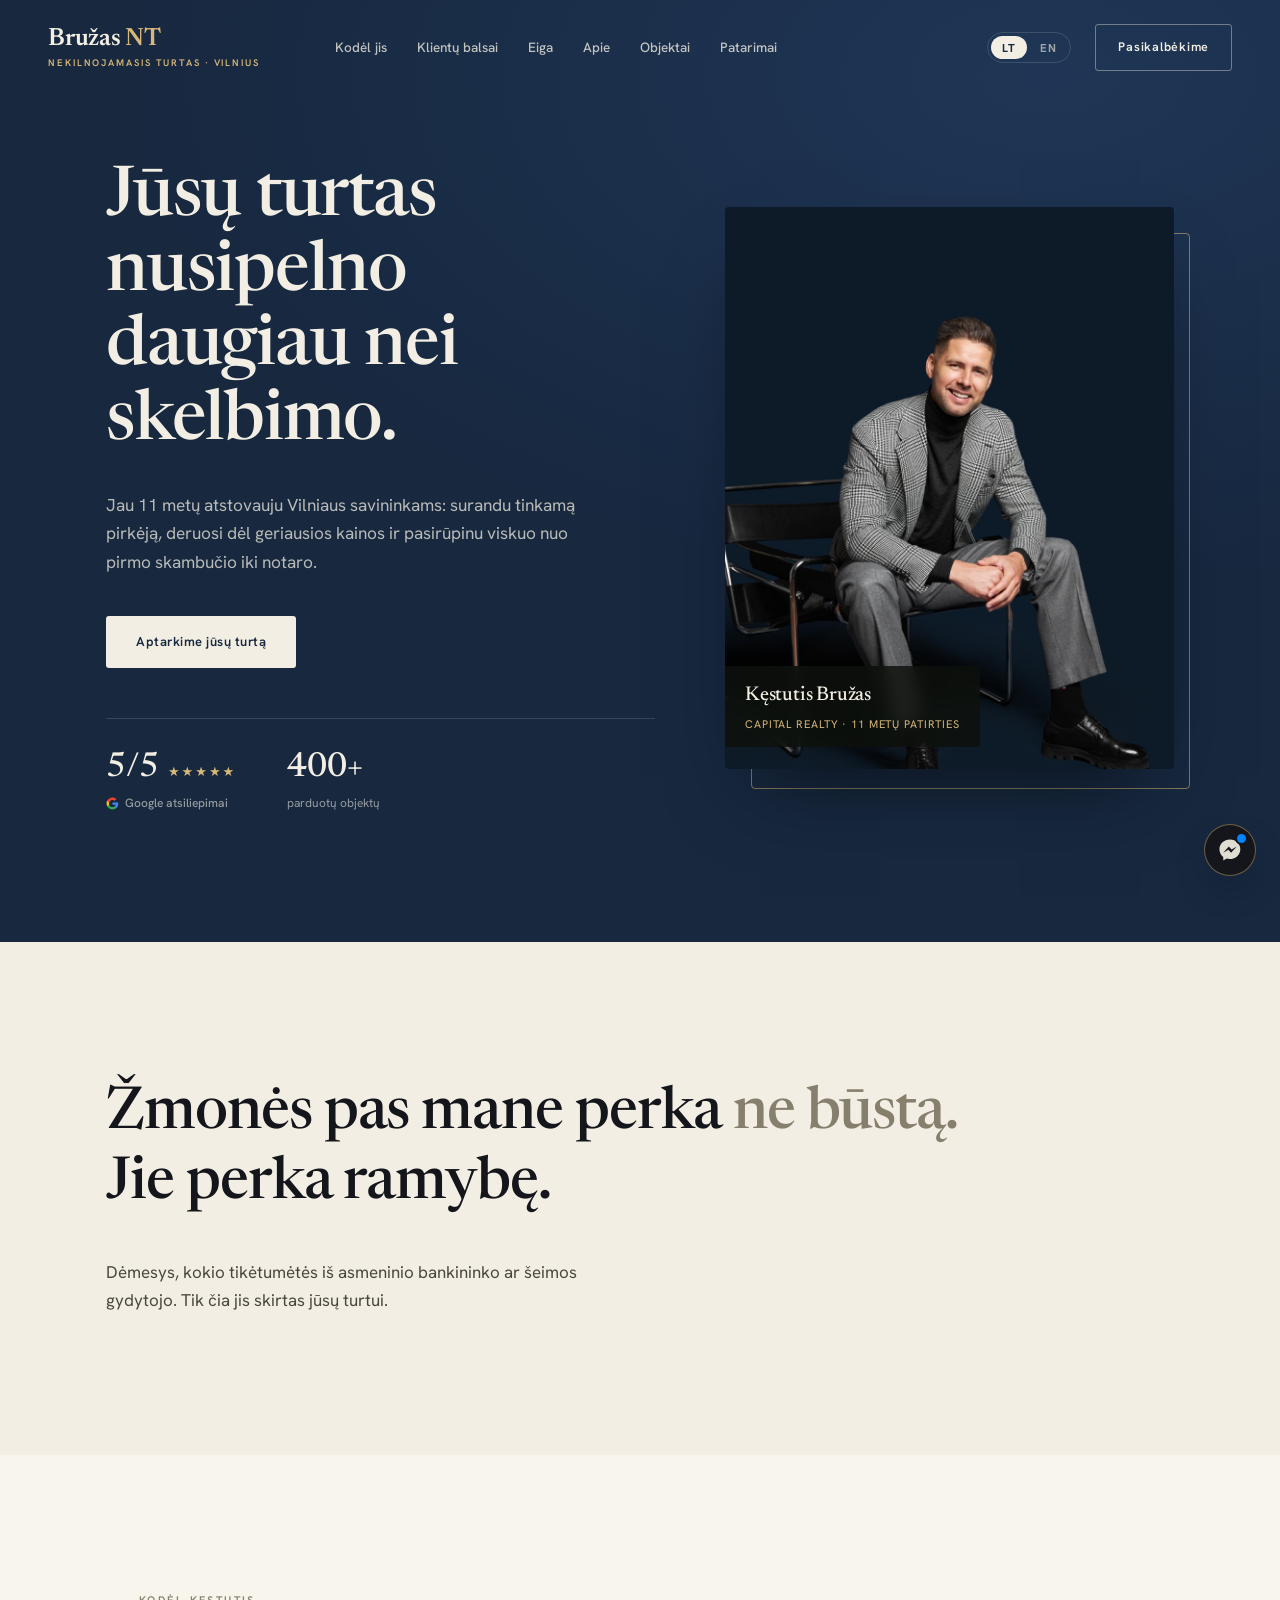
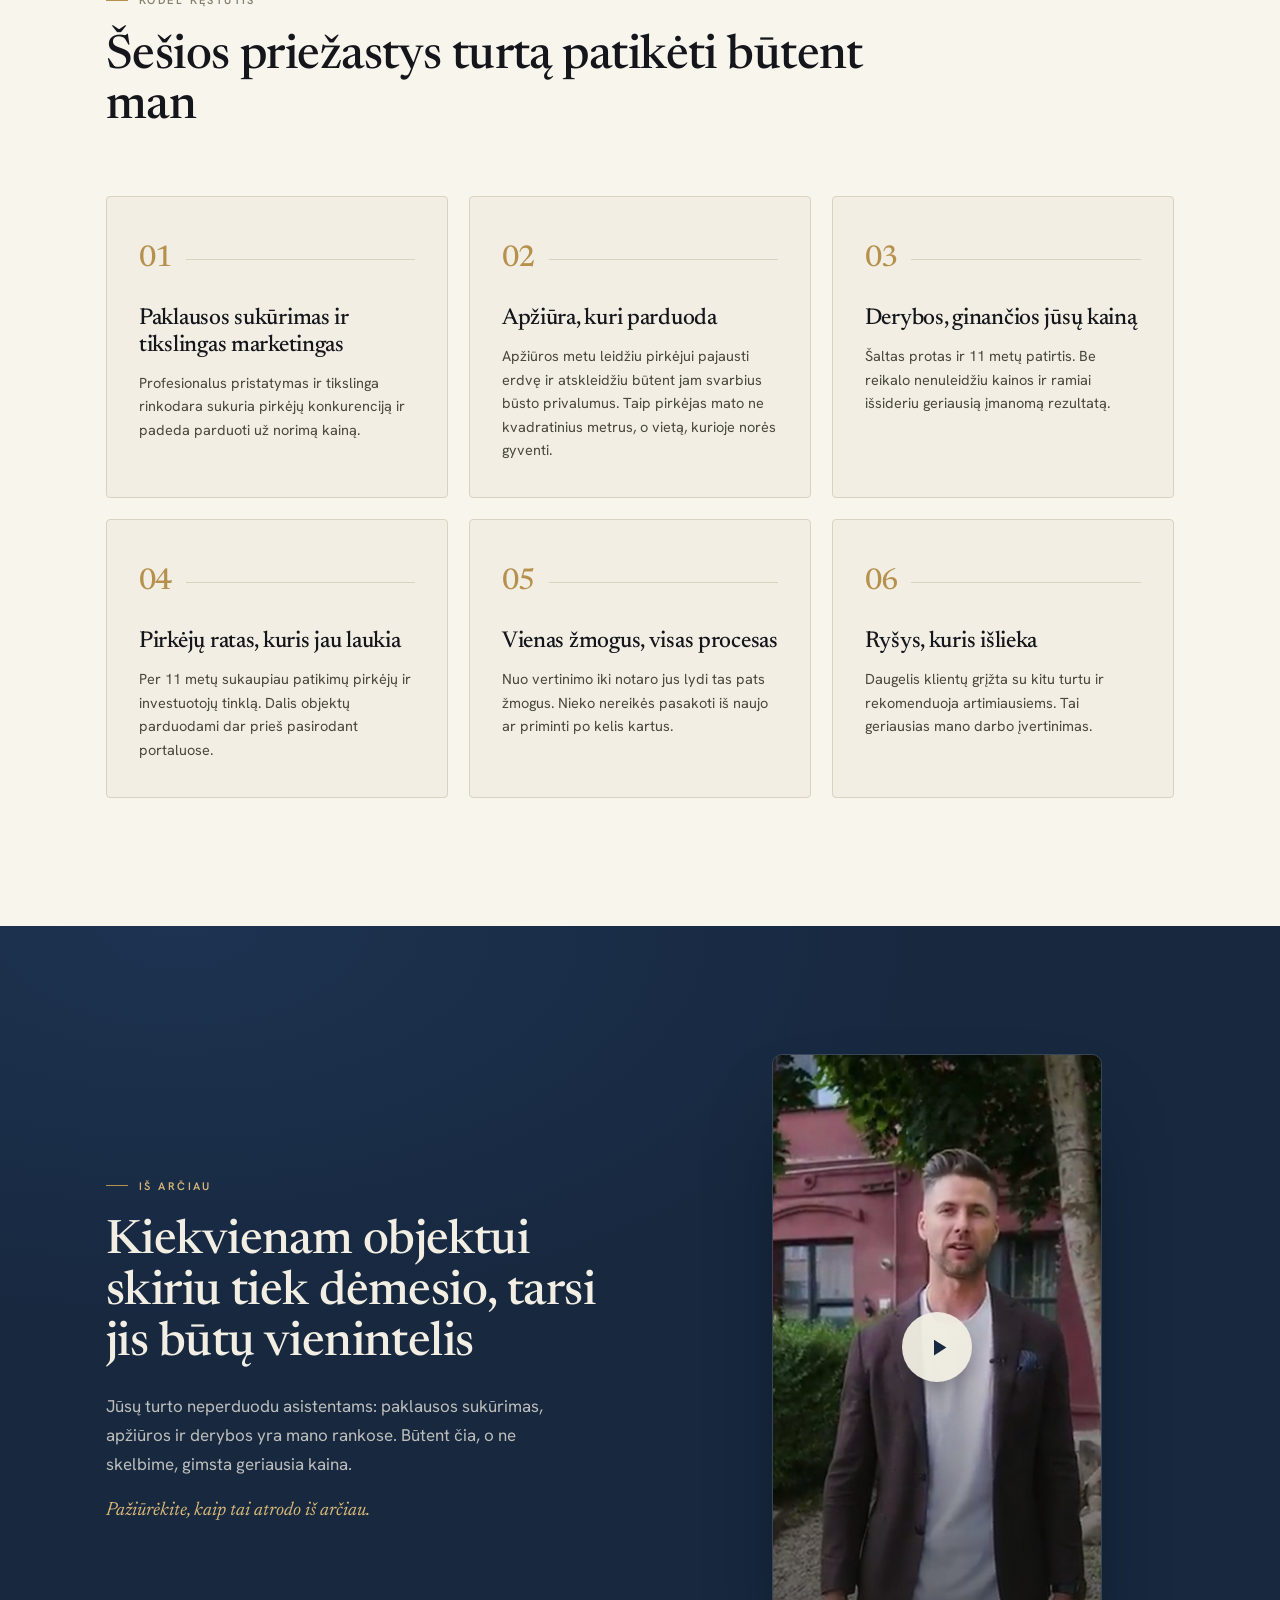
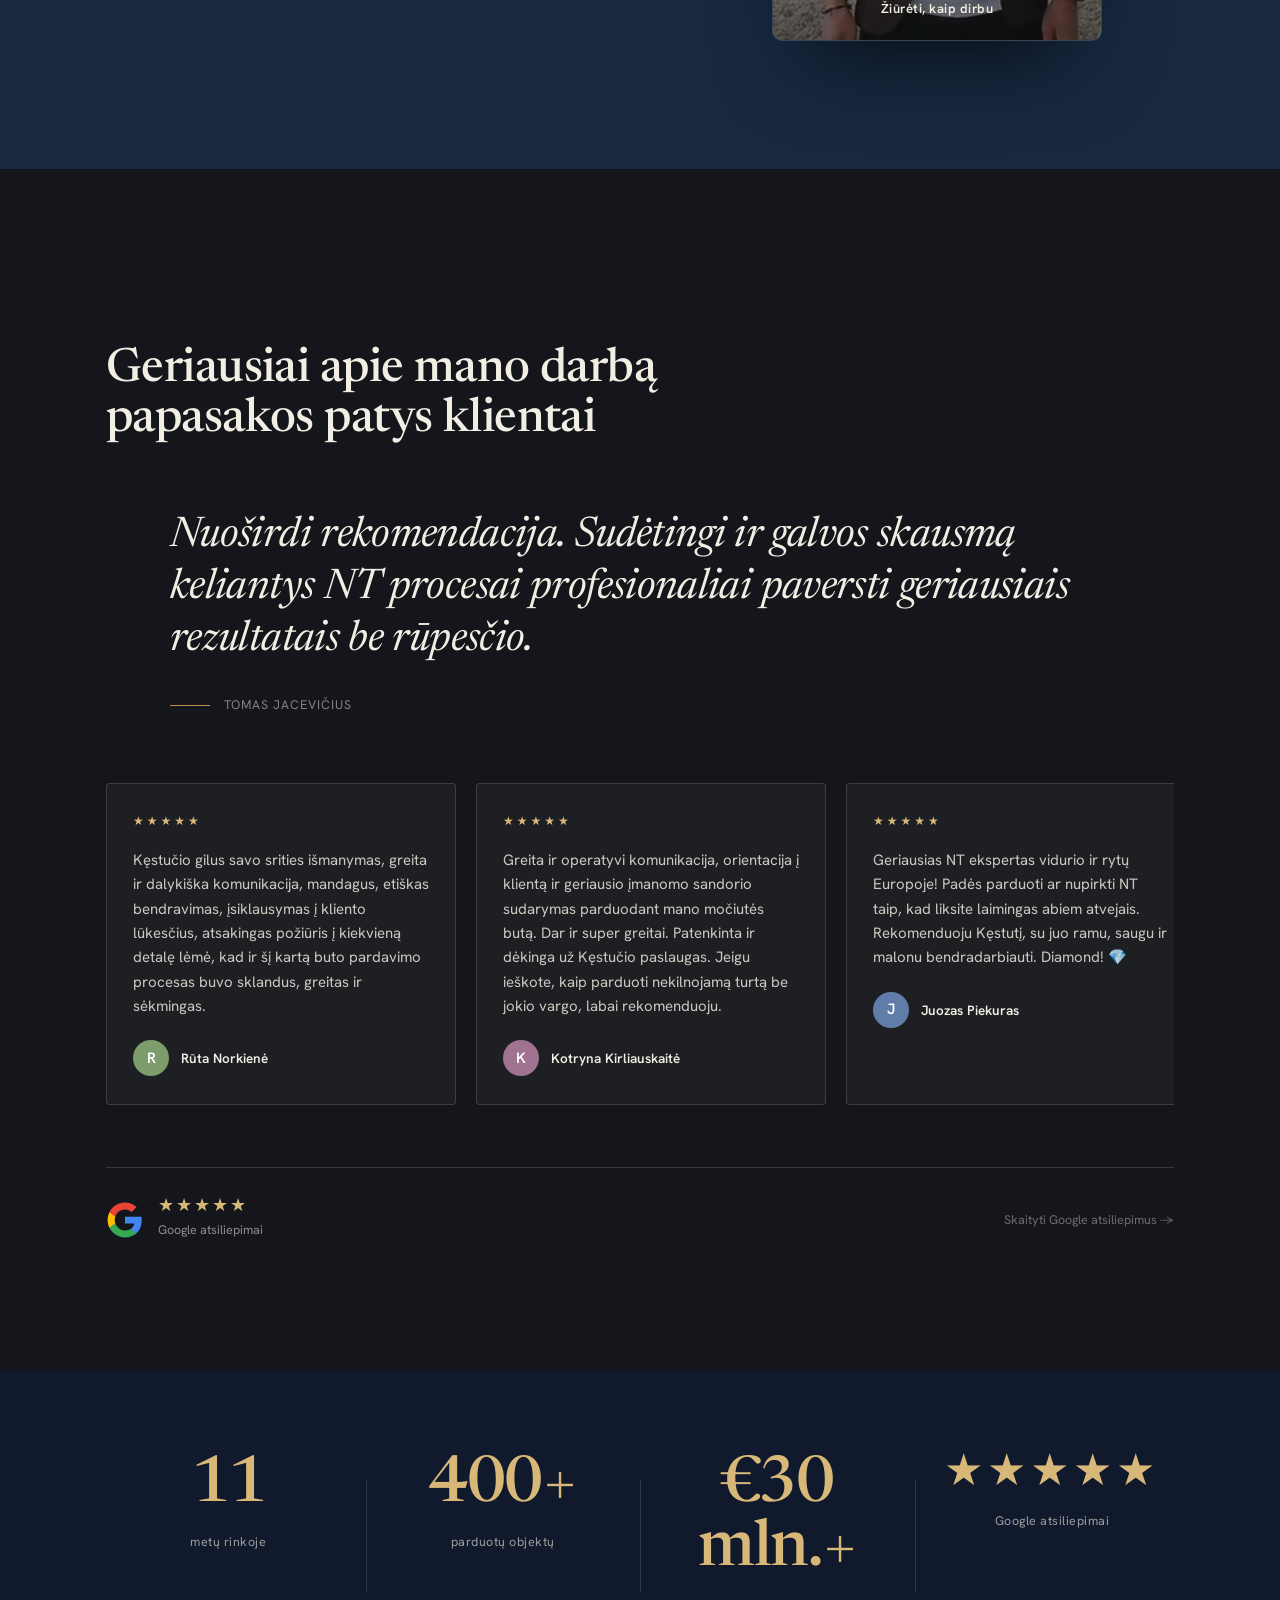
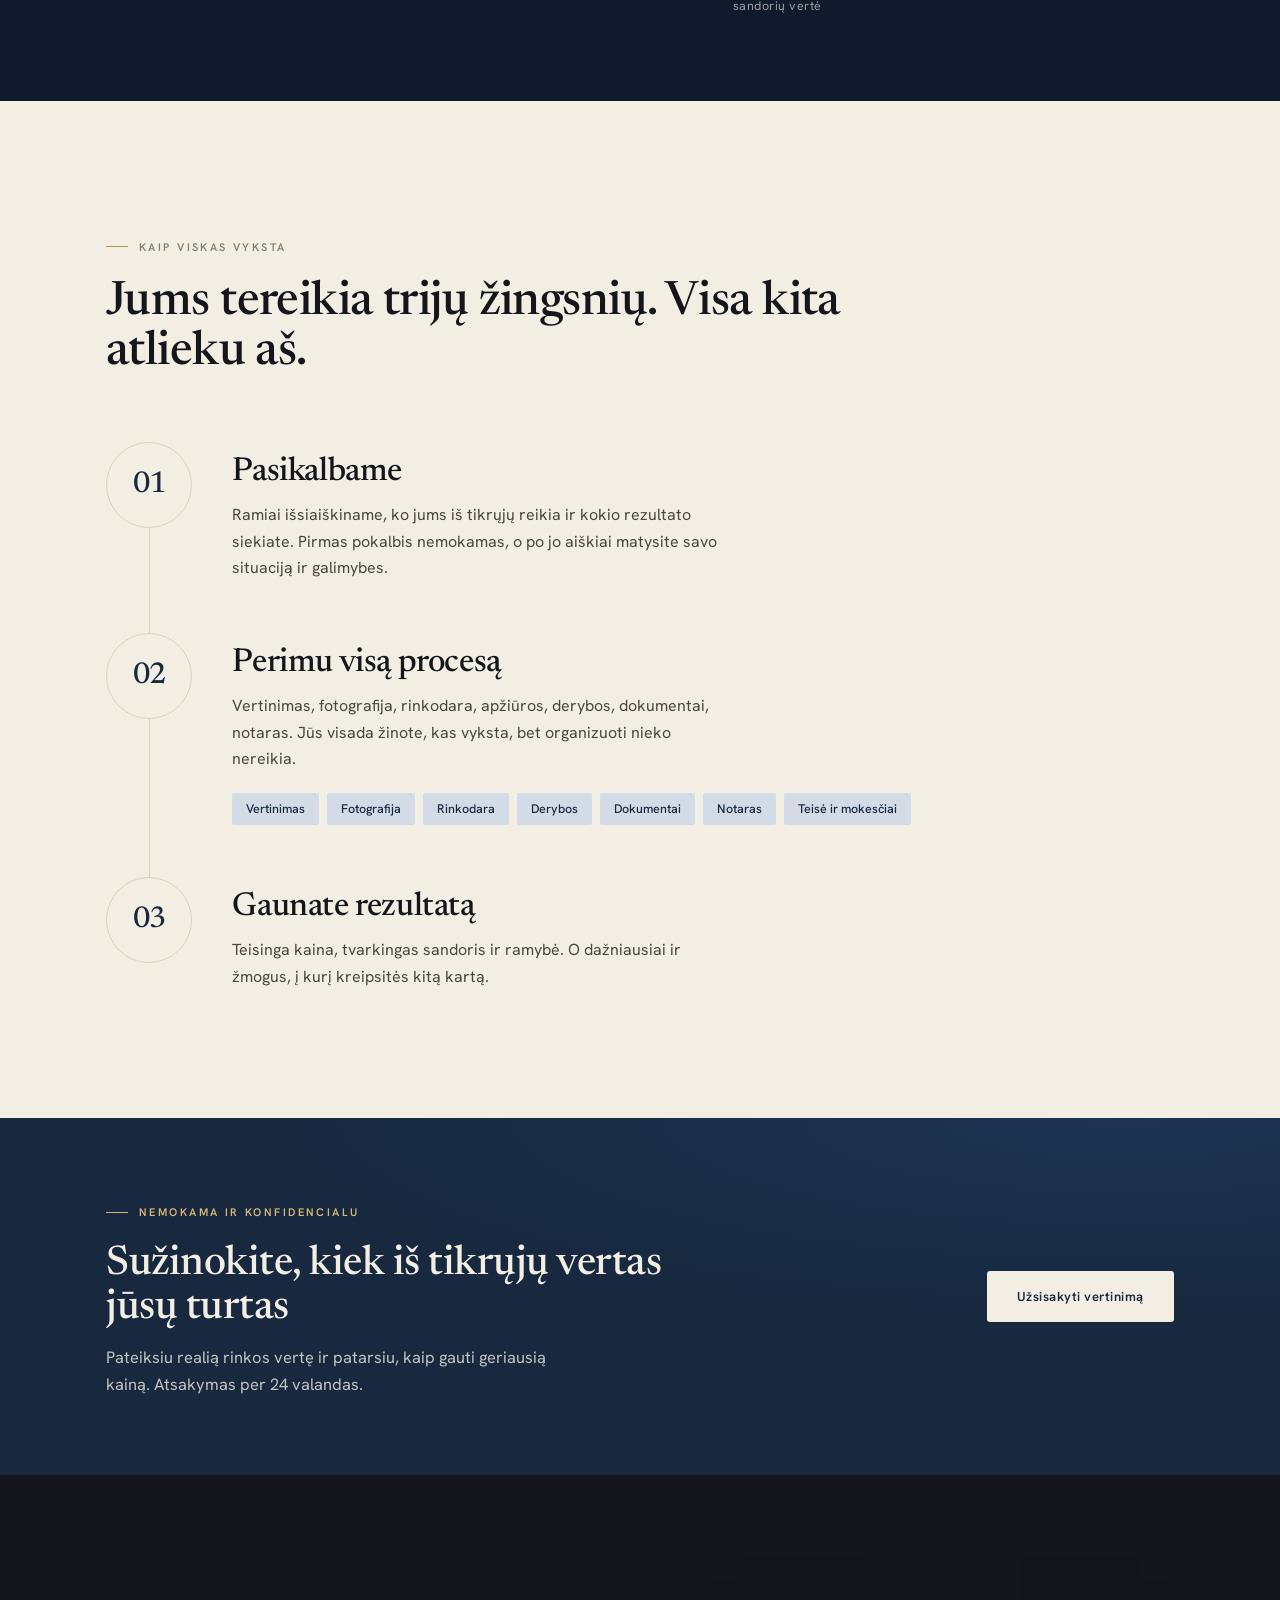
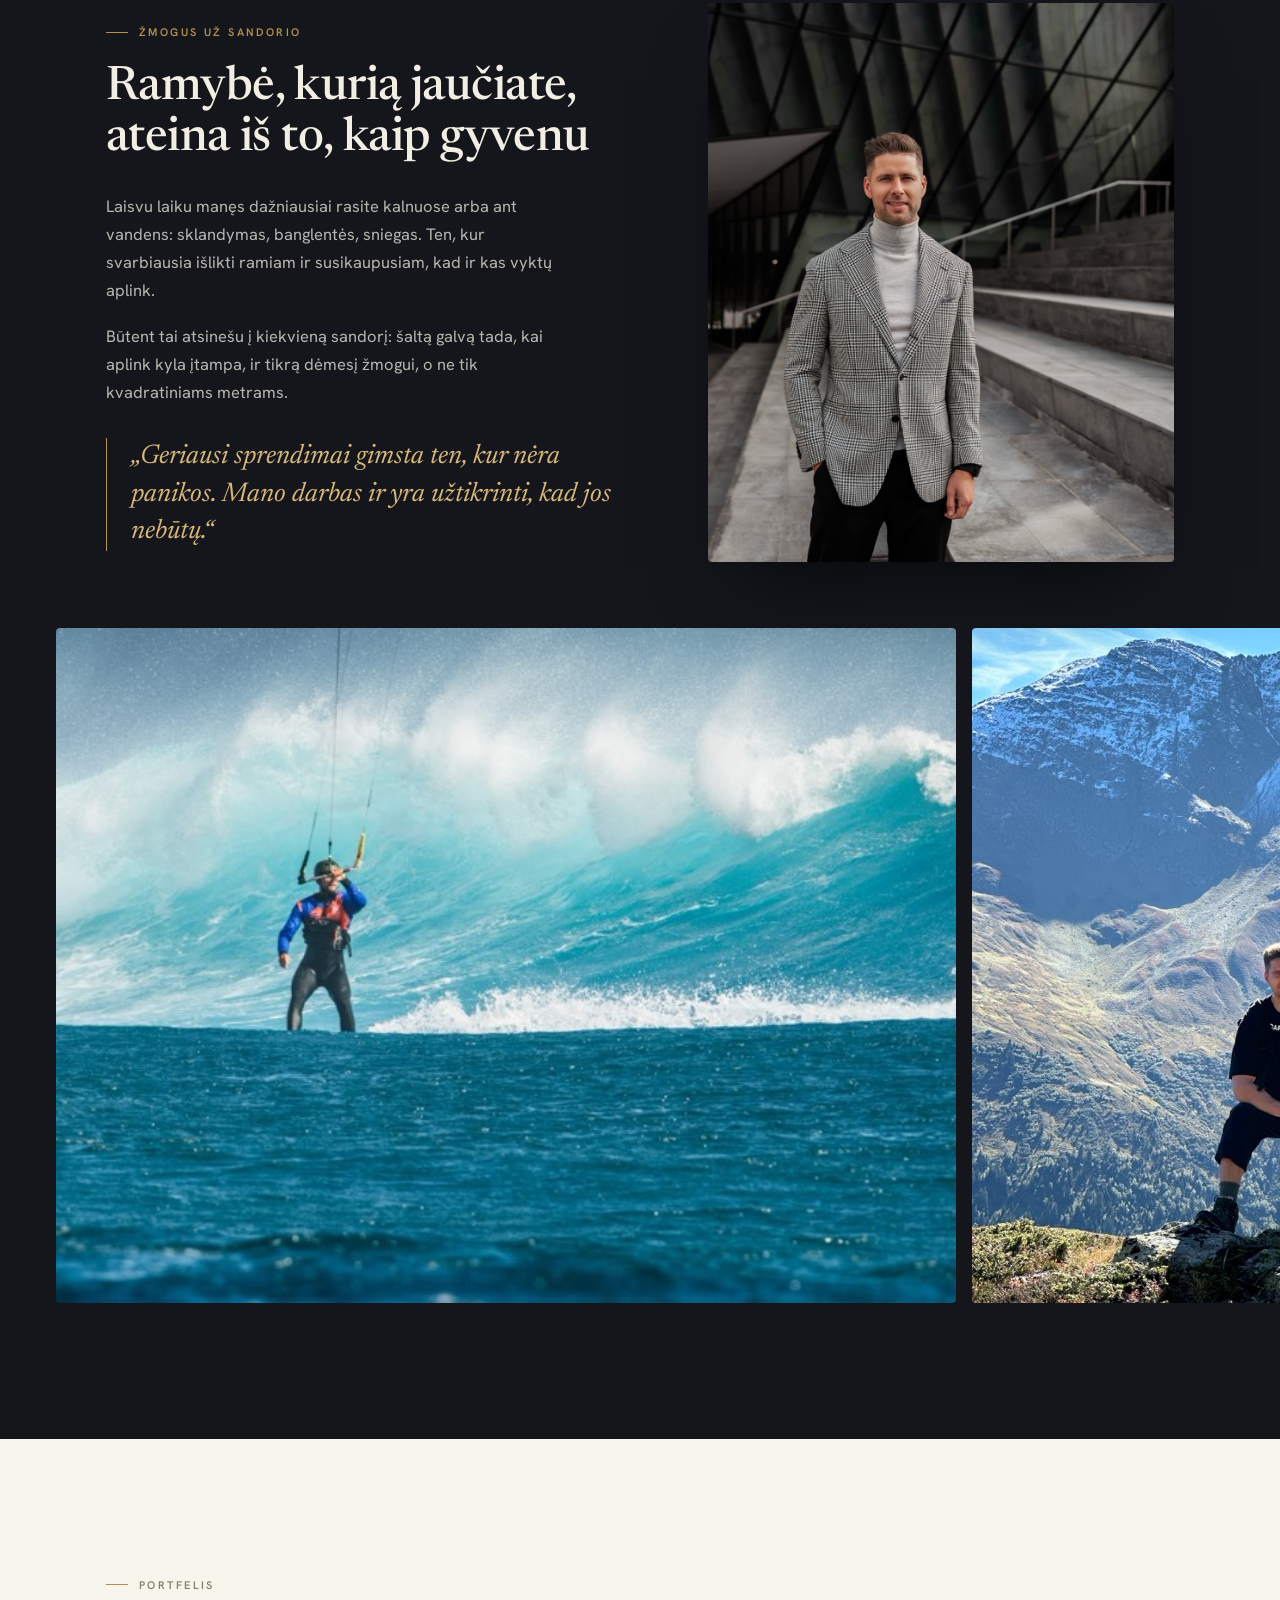
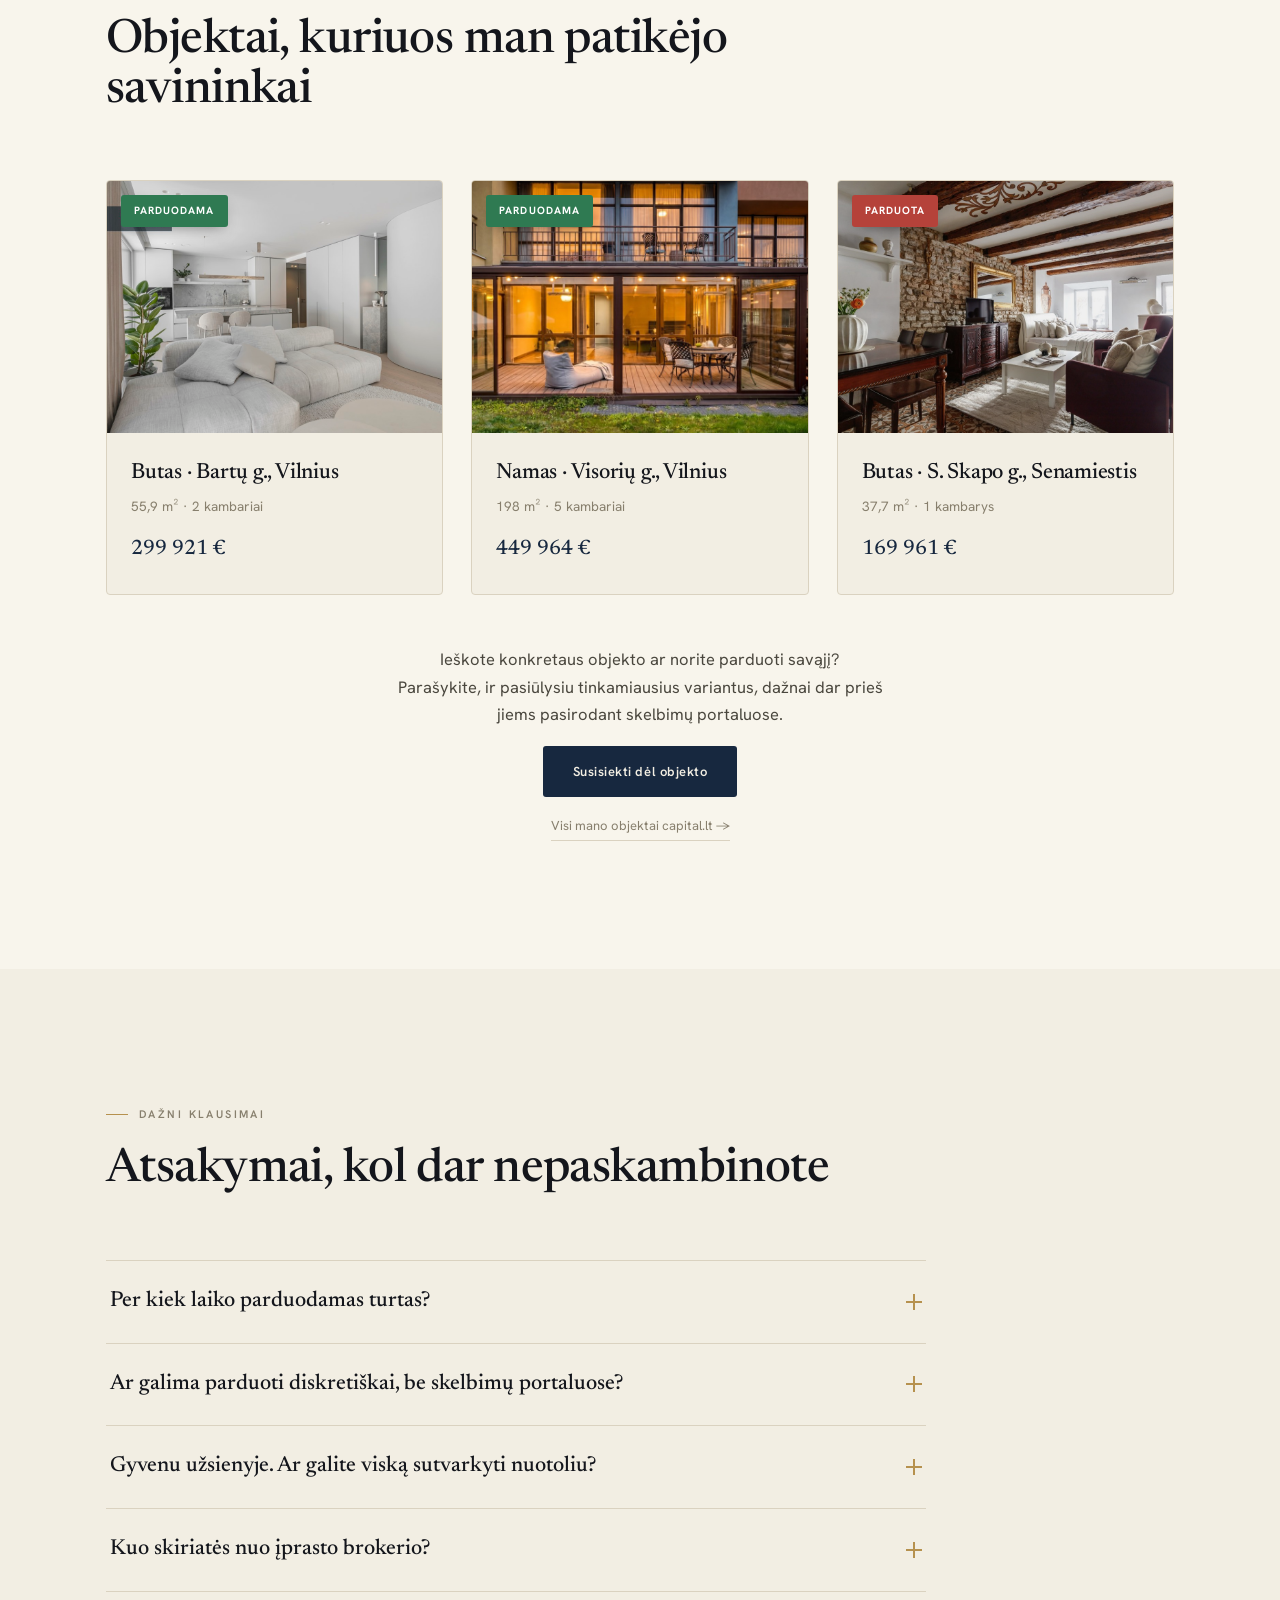
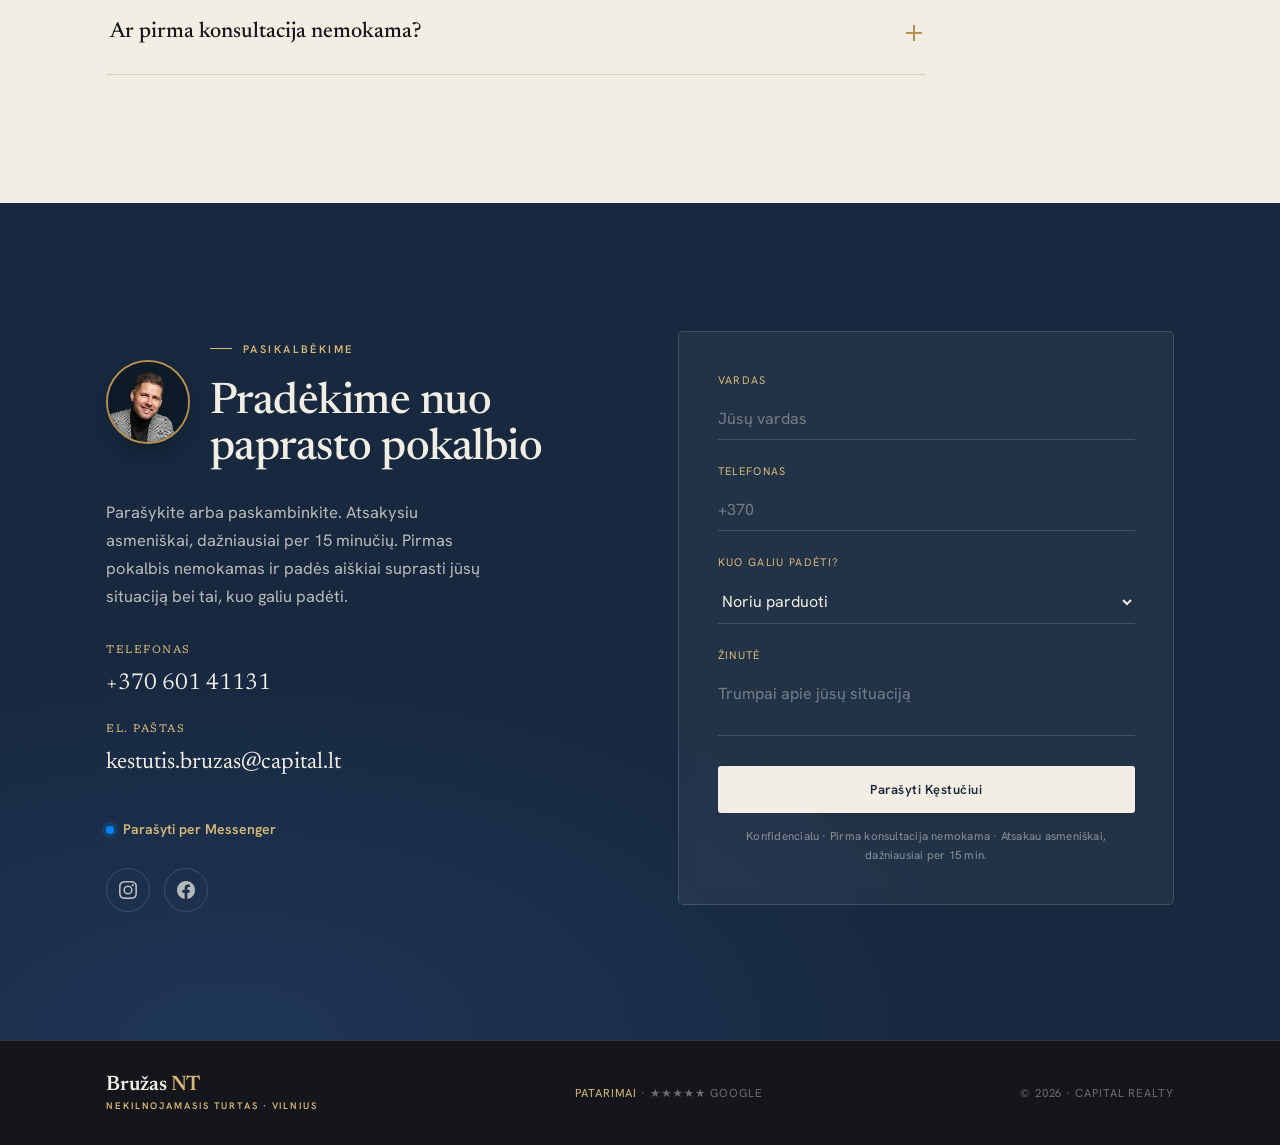
==== commit 3b759a82: "Update email to capital.lt, remove LinkedIn" ====
--- a/index.html
+++ b/index.html
@@ -2,7 +2,7 @@
 <html lang="lt">
 <head>
   <meta charset="UTF-8" />
-  <meta name="viewport" content="width=device-width, initial-scale=1.0" />
+  <meta name="viewport" content="width=device-width, initial-scale=1.0, viewport-fit=cover" />
   <title>Kęstutis Bružas · Asmeninis nekilnojamojo turto patarėjas Vilniuje</title>
   <meta name="description" content="Kęstutis Bružas, asmeninis nekilnojamojo turto patarėjas Vilniuje. Perduodate raktus, viskuo pasirūpina jis. Asmeniškas aptarnavimas parduodant ir perkant. Google įvertinimas 5/5." />
   <link rel="preconnect" href="https://fonts.googleapis.com" />
@@ -43,14 +43,13 @@
     "jobTitle": "Nekilnojamojo turto patarėjas",
     "description": "Asmeninis nekilnojamojo turto patarėjas Vilniuje. Brangaus turto pardavimas, pirkimas ir vertinimas.",
     "telephone": "+37060141131",
-    "email": "kestutis.bruzas@capitalrealty.com",
+    "email": "kestutis.bruzas@capital.lt",
     "priceRange": "€€€",
     "knowsLanguage": ["lt", "en"],
     "areaServed": { "@type": "City", "name": "Vilnius" },
     "address": { "@type": "PostalAddress", "addressLocality": "Vilnius", "addressCountry": "LT" },
     "worksFor": { "@type": "Organization", "name": "Capital Realty" },
     "sameAs": [
-      "https://www.linkedin.com/in/vilniusbrokeris",
       "https://www.instagram.com/bruzas_nt",
       "https://www.facebook.com/kestutisbruzasNT"
     ],
@@ -322,7 +321,7 @@
           <h2 data-en="Find out what your property is really worth">Sužinokite, kiek iš tikrųjų vertas jūsų turtas</h2>
           <p class="val-sub" data-en="I'll give you a realistic market value and advise how to get the best price. An answer within 24 hours.">Pateiksiu realią rinkos vertę ir patarsiu, kaip gauti geriausią kainą. Atsakymas per 24 valandas.</p>
         </div>
-        <a class="btn btn-clay val-btn" href="#kontaktai" data-en="Request a valuation">Užsisakyti vertinimą</a>
+        <a class="btn btn-clay val-btn" href="#contact-form" data-en="Request a valuation">Užsisakyti vertinimą</a>
       </div>
     </section>
 
@@ -338,7 +337,7 @@
         </div>
         <div class="zm-media" data-reveal>
           <figure class="zm-main">
-            <img src="img/portrait-city.jpg" alt="Kęstutis Bružas Vilniuje" />
+            <img src="img/portrait-city.jpg" alt="Kęstutis Bružas Vilniuje" loading="lazy" />
           </figure>
         </div>
       </div>
@@ -373,7 +372,7 @@
         </div>
         <div class="obj-foot" data-reveal>
           <p data-en="Looking for a particular property, or want to sell your own? Write to me and I'll suggest the best options, often before they reach the listing portals.">Ieškote konkretaus objekto ar norite parduoti savąjį? Parašykite, ir pasiūlysiu tinkamiausius variantus, dažnai dar prieš jiems pasirodant skelbimų portaluose.</p>
-          <a class="btn btn-solid" href="#kontaktai" data-en="Ask about a property">Susisiekti dėl objekto</a>
+          <a class="btn btn-solid" href="#contact-form" data-en="Ask about a property">Susisiekti dėl objekto</a>
           <a class="obj-ext" href="https://www.capital.lt/lt/kestutis-bruzas-b1954" target="_blank" rel="noopener" data-en="All my listings on capital.lt →">Visi mano objektai capital.lt →</a>
         </div>
       </div>
@@ -407,13 +406,12 @@
           <p class="contact-lead" data-reveal data-en="Write or call. I'll reply personally, usually within 15 minutes. The first conversation is free and will give you a clear picture of your situation and how I can help.">Parašykite arba paskambinkite. Atsakysiu asmeniškai, dažniausiai per 15 minučių. Pirmas pokalbis nemokamas ir padės aiškiai suprasti jūsų situaciją bei tai, kuo galiu padėti.</p>
           <div class="contact-details" data-reveal>
             <a href="tel:+37060141131"><span data-en="Phone">Telefonas</span>+370 601 41131</a>
-            <a href="mailto:kestutis.bruzas@capitalrealty.com"><span data-en="Email">El. paštas</span>kestutis.bruzas@capitalrealty.com</a>
+            <a href="mailto:kestutis.bruzas@capital.lt"><span data-en="Email">El. paštas</span>kestutis.bruzas@capital.lt</a>
           </div>
           <a class="wa-inline" href="https://m.me/kestutisbruzasNT" target="_blank" rel="noopener" data-reveal>
             <span class="wa-dot"></span><span data-en="Message on Messenger">Parašyti per Messenger</span>
           </a>
           <div class="contact-social" data-reveal>
-            <a href="https://www.linkedin.com/in/vilniusbrokeris" target="_blank" rel="noopener" aria-label="LinkedIn"><svg viewBox="0 0 24 24" aria-hidden="true"><path fill="currentColor" d="M20.45 20.45h-3.55v-5.57c0-1.33-.03-3.04-1.85-3.04-1.86 0-2.14 1.45-2.14 2.94v5.67H9.36V9h3.41v1.56h.05c.47-.9 1.63-1.85 3.36-1.85 3.6 0 4.27 2.37 4.27 5.46v6.28zM5.34 7.43a2.06 2.06 0 1 1 0-4.12 2.06 2.06 0 0 1 0 4.12zM7.12 20.45H3.56V9h3.56v11.45z"/></svg></a>
             <a href="https://www.instagram.com/bruzas_nt" target="_blank" rel="noopener" aria-label="Instagram"><svg viewBox="0 0 24 24" aria-hidden="true"><path fill="currentColor" d="M12 2.16c3.2 0 3.58.01 4.85.07 1.17.05 1.8.25 2.23.41.56.22.96.48 1.38.9.42.42.68.82.9 1.38.16.42.36 1.06.41 2.23.06 1.27.07 1.65.07 4.85s-.01 3.58-.07 4.85c-.05 1.17-.25 1.8-.41 2.23-.22.56-.48.96-.9 1.38-.42.42-.82.68-1.38.9-.42.16-1.06.36-2.23.41-1.27.06-1.65.07-4.85.07s-3.58-.01-4.85-.07c-1.17-.05-1.8-.25-2.23-.41a3.72 3.72 0 0 1-1.38-.9 3.72 3.72 0 0 1-.9-1.38c-.16-.42-.36-1.06-.41-2.23-.06-1.27-.07-1.65-.07-4.85s.01-3.58.07-4.85c.05-1.17.25-1.8.41-2.23.22-.56.48-.96.9-1.38.42-.42.82-.68 1.38-.9.42-.16 1.06-.36 2.23-.41 1.27-.06 1.65-.07 4.85-.07zM12 0C8.74 0 8.33.01 7.05.07 5.78.13 4.9.33 4.14.63c-.79.3-1.46.72-2.13 1.38A5.88 5.88 0 0 0 .63 4.14C.33 4.9.13 5.78.07 7.05.01 8.33 0 8.74 0 12s.01 3.67.07 4.95c.06 1.27.26 2.15.56 2.91.3.79.72 1.46 1.38 2.13a5.88 5.88 0 0 0 2.13 1.38c.76.3 1.64.5 2.91.56 1.28.06 1.69.07 4.95.07s3.67-.01 4.95-.07c1.27-.06 2.15-.26 2.91-.56a5.88 5.88 0 0 0 2.13-1.38 5.88 5.88 0 0 0 1.38-2.13c.3-.76.5-1.64.56-2.91.06-1.28.07-1.69.07-4.95s-.01-3.67-.07-4.95c-.06-1.27-.26-2.15-.56-2.91a5.88 5.88 0 0 0-1.38-2.13A5.88 5.88 0 0 0 19.86.63c-.76-.3-1.64-.5-2.91-.56C15.67.01 15.26 0 12 0zm0 5.84A6.16 6.16 0 1 0 12 18.16 6.16 6.16 0 0 0 12 5.84zm0 10.16a4 4 0 1 1 0-8 4 4 0 0 1 0 8zM19.85 5.59a1.44 1.44 0 1 1-2.88 0 1.44 1.44 0 0 1 2.88 0z"/></svg></a>
             <a href="https://www.facebook.com/kestutisbruzasNT" target="_blank" rel="noopener" aria-label="Facebook"><svg viewBox="0 0 24 24" aria-hidden="true"><path fill="currentColor" d="M24 12.07C24 5.4 18.63 0 12 0S0 5.4 0 12.07C0 18.1 4.39 23.09 10.13 24v-8.44H7.08v-3.49h3.05v-2.66c0-3.02 1.79-4.7 4.53-4.7 1.31 0 2.68.24 2.68.24v2.97h-1.51c-1.49 0-1.96.93-1.96 1.89v2.26h3.33l-.53 3.49h-2.8V24C19.61 23.09 24 18.1 24 12.07z"/></svg></a>
           </div>
--- a/styles.css
+++ b/styles.css
@@ -58,6 +58,10 @@
 .nav.scrolled .btn-line:hover { background: var(--emerald); color: var(--paper); border-color: var(--emerald); box-shadow: none; }
 .btn-block { width: 100%; }
 
+/* anchored jumps land clear of the fixed nav */
+section[id] { scroll-margin-top: 64px; }
+#contact-form { scroll-margin-top: 92px; }
+
 /* ===== NAV ===== */
 .nav { position: fixed; inset: 0 0 auto 0; z-index: 900; transition: background .4s var(--ease), box-shadow .4s; }
 .nav-inner { max-width: 1340px; margin: 0 auto; padding: 24px clamp(22px, 5vw, 48px); display: flex; align-items: center; justify-content: space-between; gap: 24px; }
@@ -401,13 +405,13 @@
 .wa-dot { width: 8px; height: 8px; border-radius: 50%; background: #0084ff; box-shadow: 0 0 0 4px rgba(0,132,255,.18); }
 
 /* floating Messenger — discreet, brand-toned, all devices */
-.wa-float { position: fixed; right: 24px; bottom: 24px; z-index: 800; width: 52px; height: 52px; border-radius: 50%; background: var(--ink); color: var(--paper); border: 1px solid rgba(var(--accent-soft-rgb),.45); display: flex; align-items: center; justify-content: center; box-shadow: 0 16px 36px -14px rgba(0,0,0,.55); transition: transform .3s var(--ease); }
+.wa-float { position: fixed; right: 24px; bottom: calc(24px + env(safe-area-inset-bottom, 0px)); z-index: 800; width: 52px; height: 52px; border-radius: 50%; background: var(--ink); color: var(--paper); border: 1px solid rgba(var(--accent-soft-rgb),.45); display: flex; align-items: center; justify-content: center; box-shadow: 0 16px 36px -14px rgba(0,0,0,.55); transition: transform .3s var(--ease); }
 .wa-float::after { content: ""; position: absolute; top: 7px; right: 7px; width: 9px; height: 9px; border-radius: 50%; background: #0084ff; border: 2px solid var(--ink); }
 .wa-float:hover { transform: translateY(-3px); }
 .wa-float svg { width: 26px; height: 26px; opacity: .92; }
 
 @media (max-width: 760px) {
-  .wa-float { right: 16px; bottom: 16px; width: 54px; height: 54px; }
+  .wa-float { right: max(16px, env(safe-area-inset-right, 0px)); bottom: calc(16px + env(safe-area-inset-bottom, 0px)); width: 54px; height: 54px; }
   .val-inner { flex-direction: column; align-items: flex-start; gap: 26px; }
   .val-btn { width: 100%; }
 }
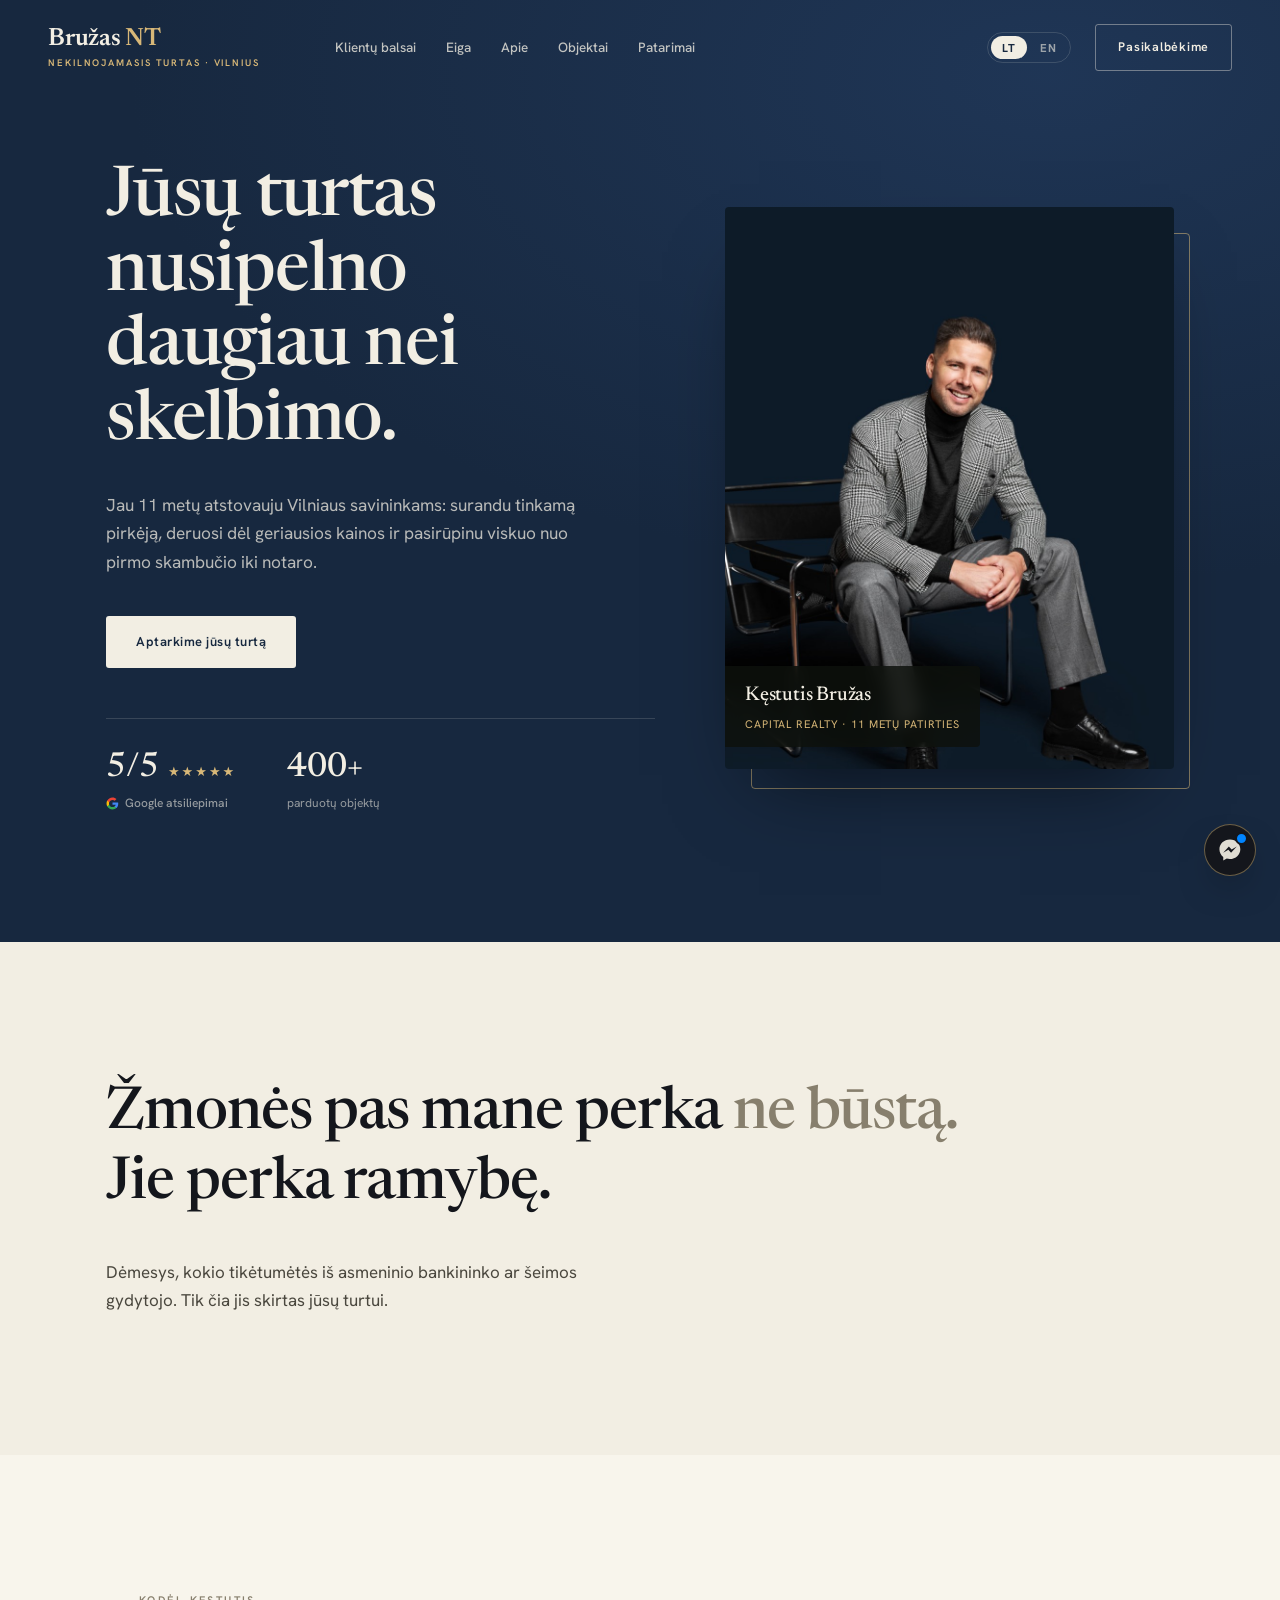
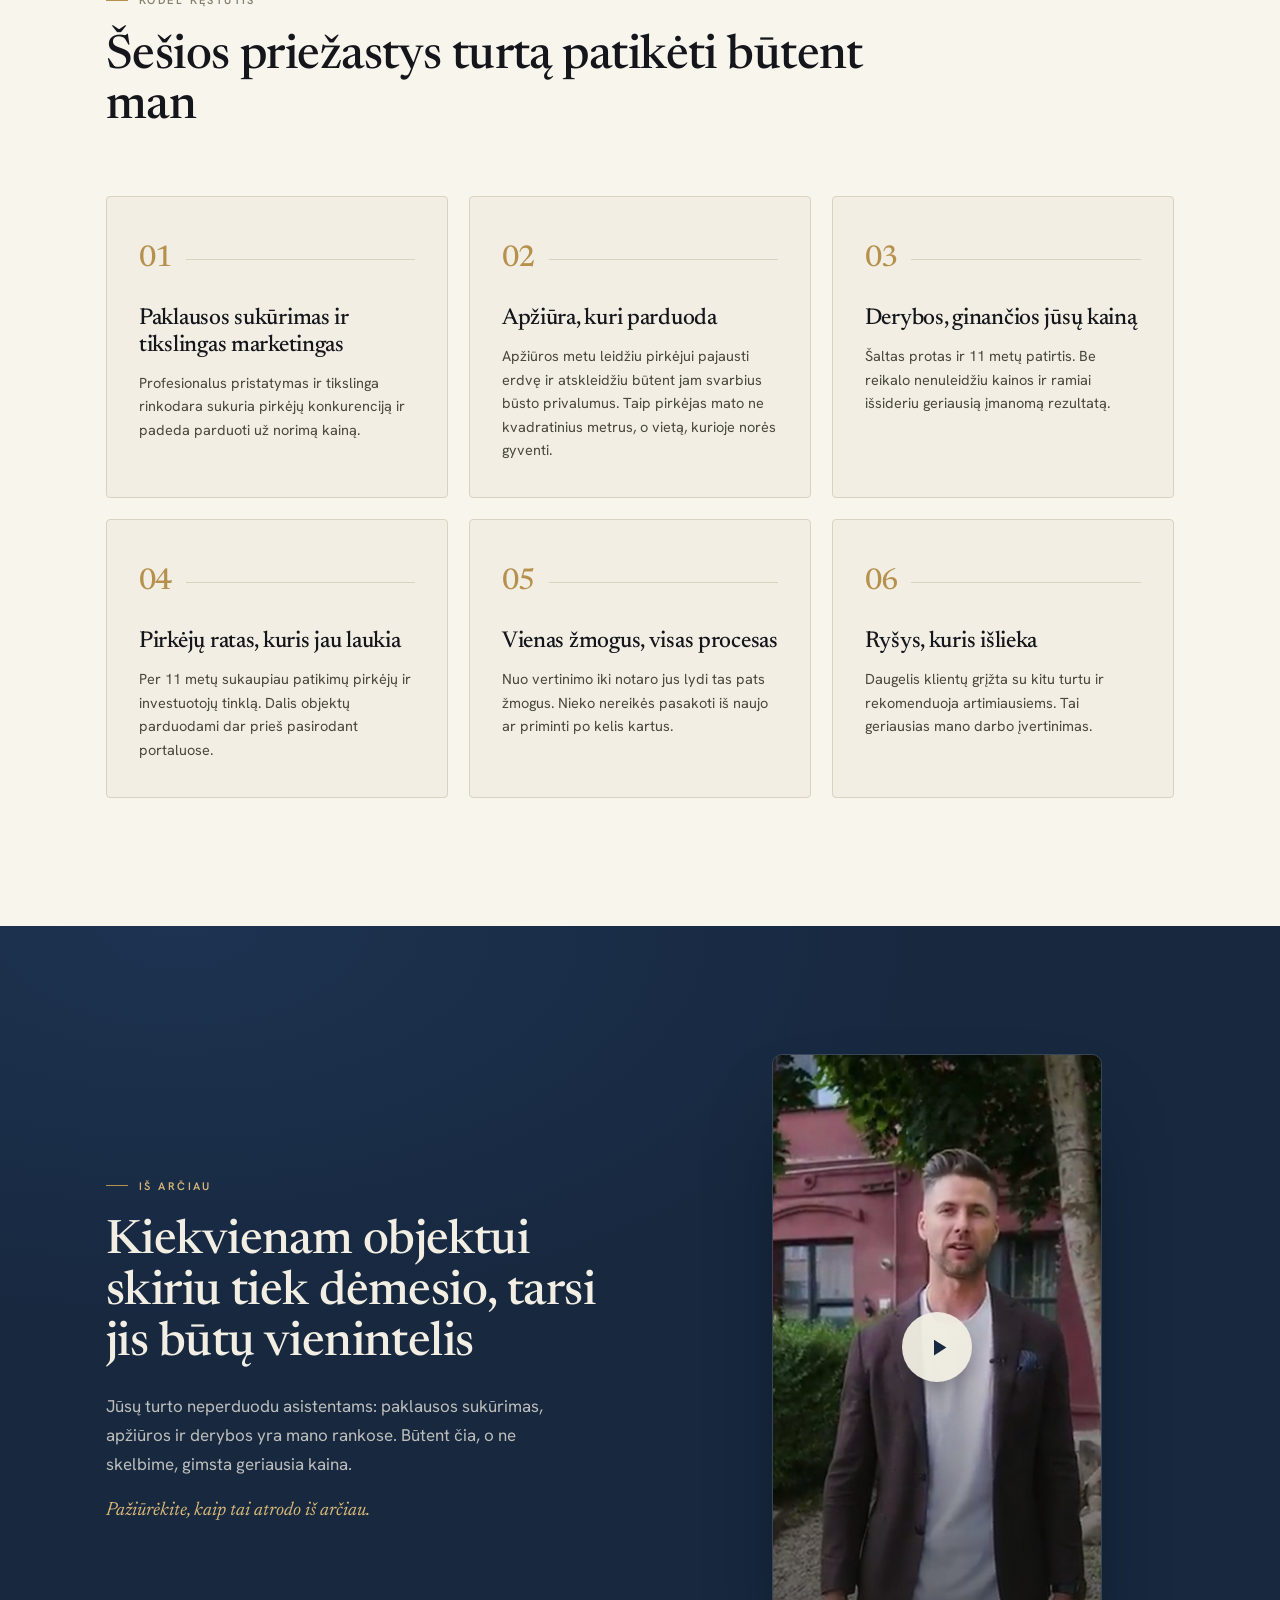
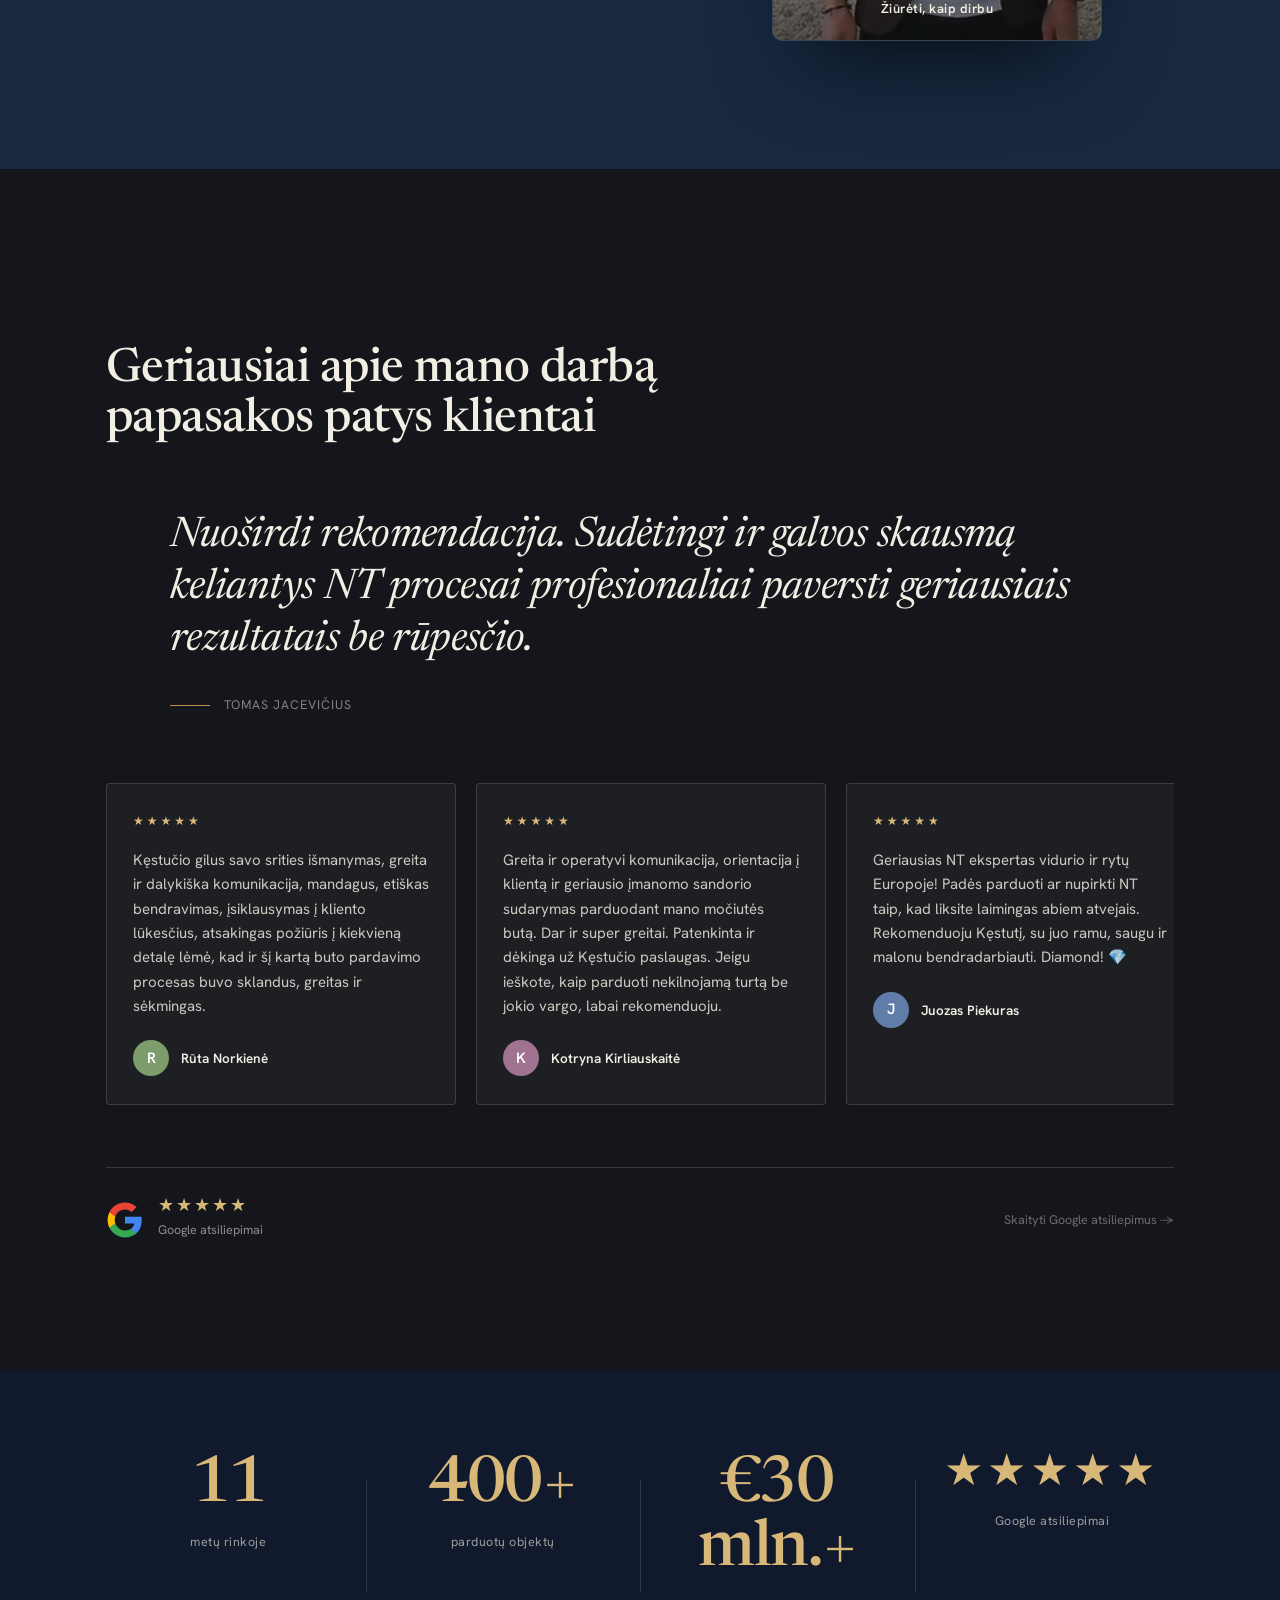
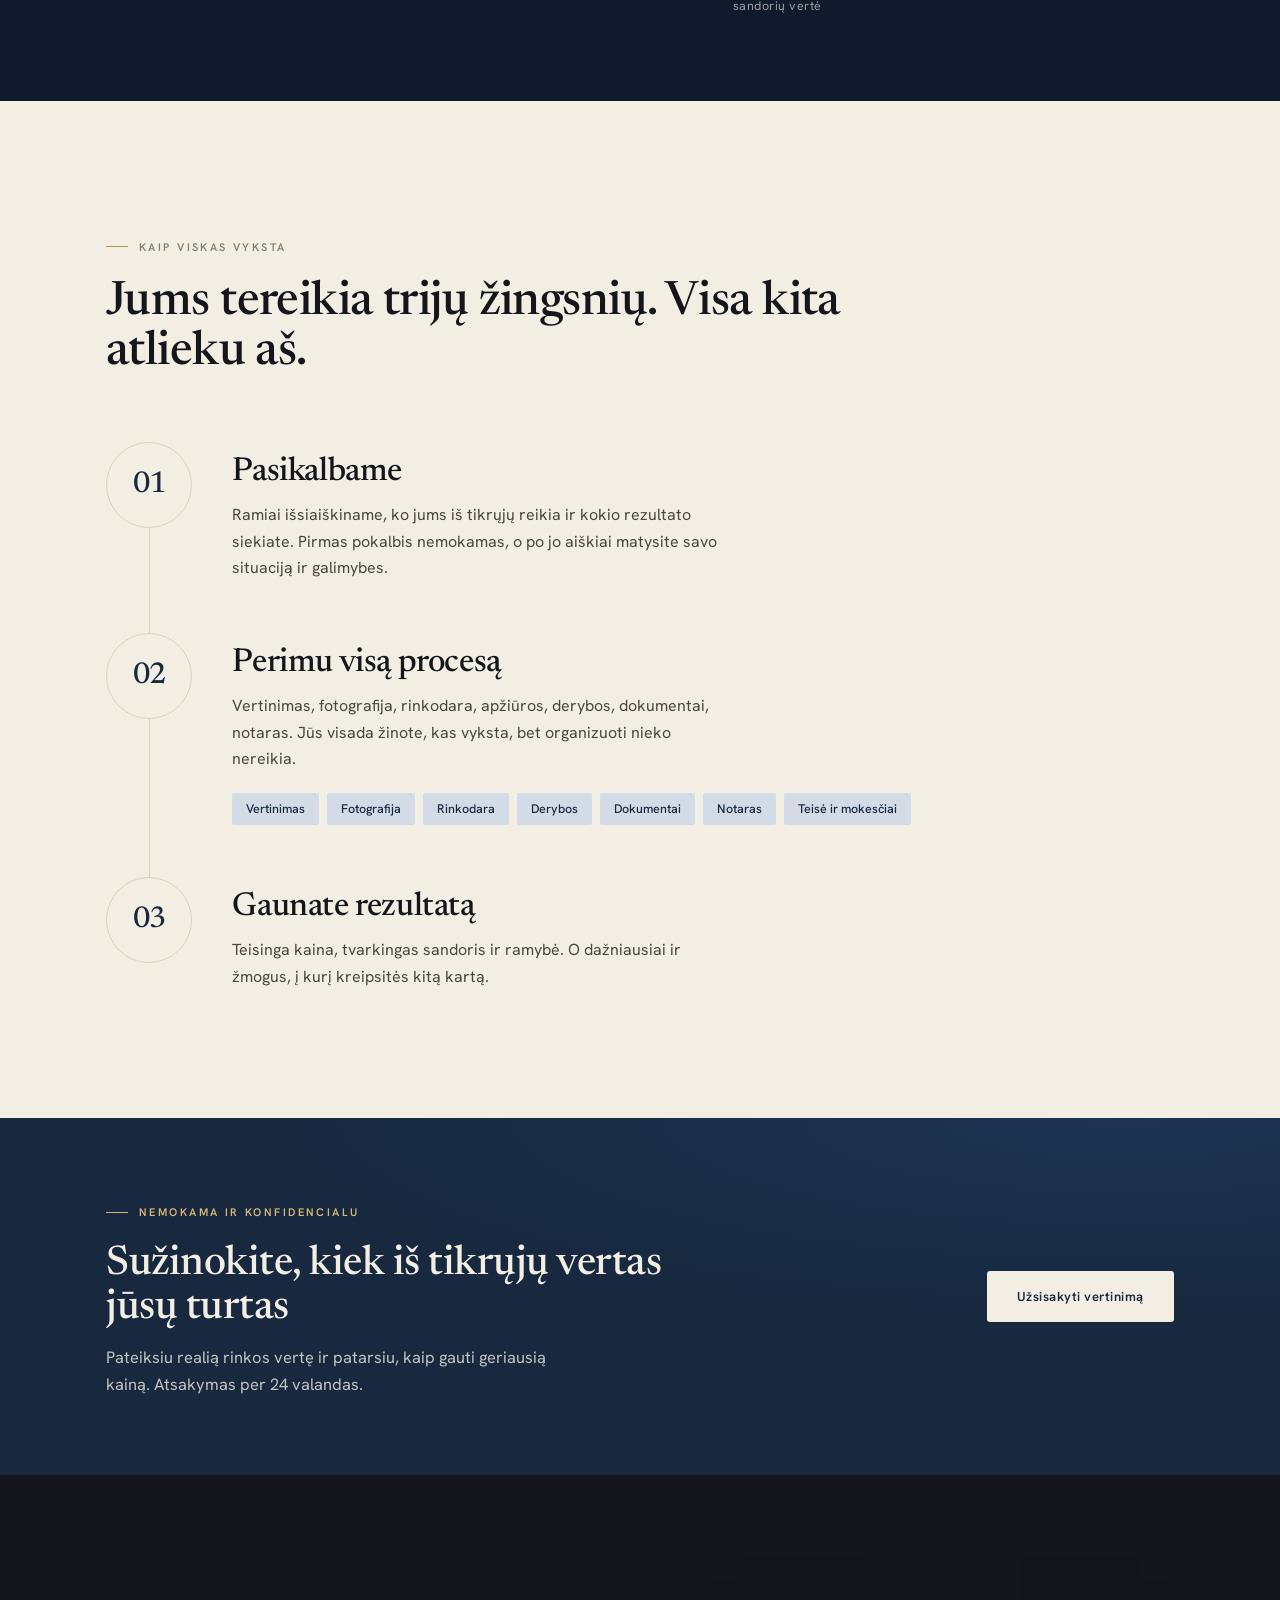
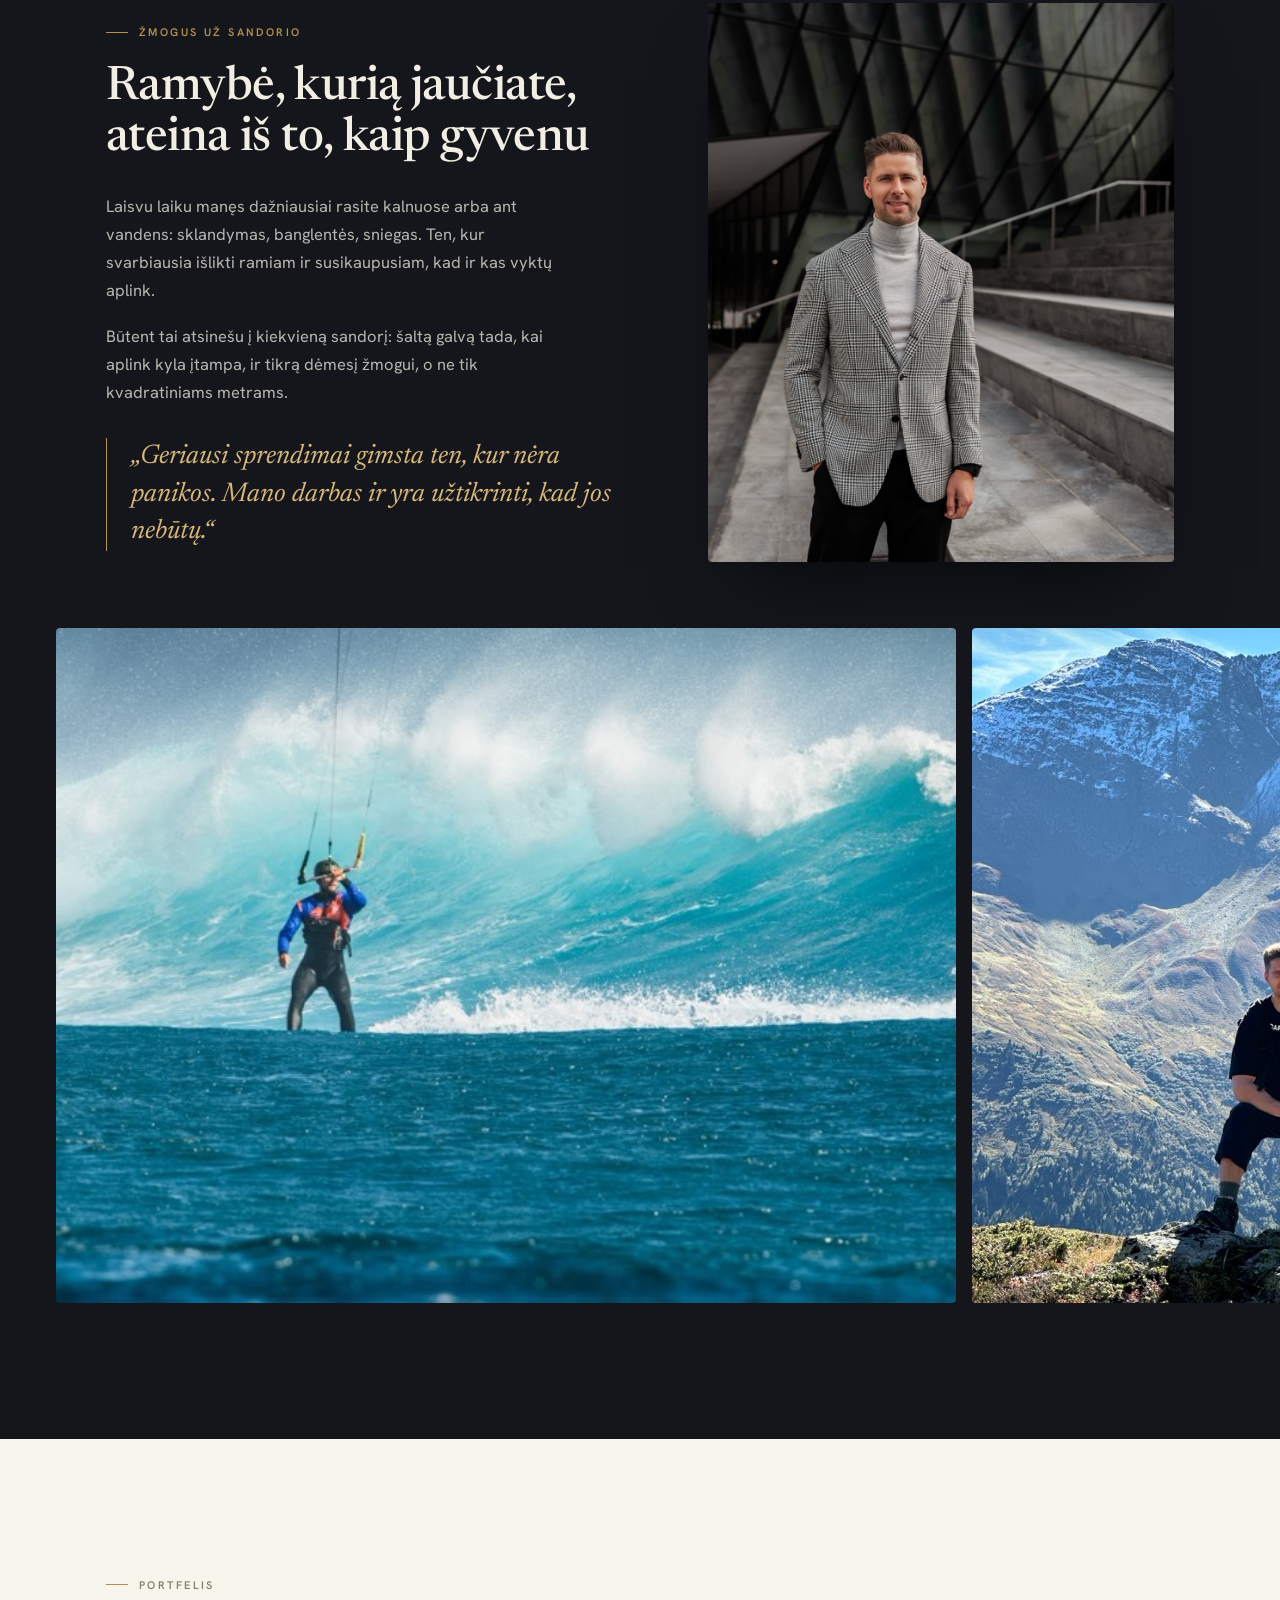
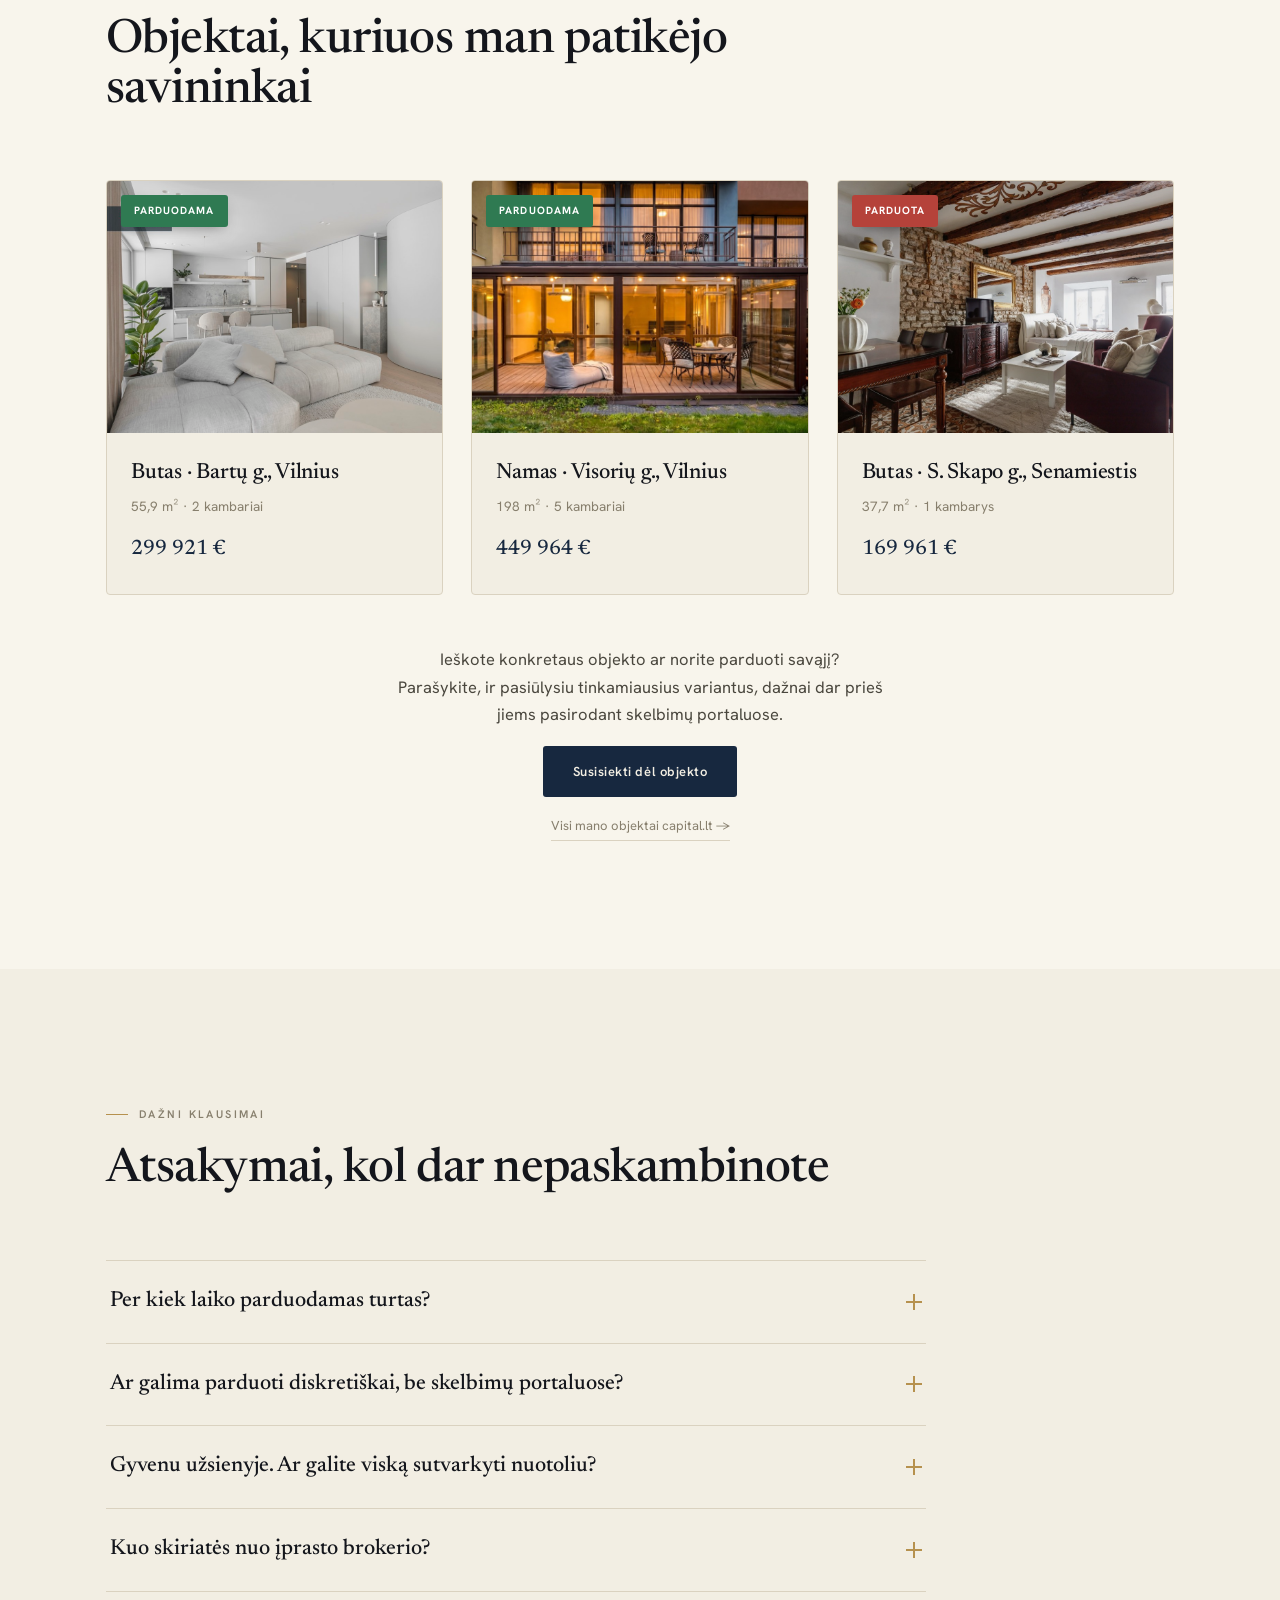
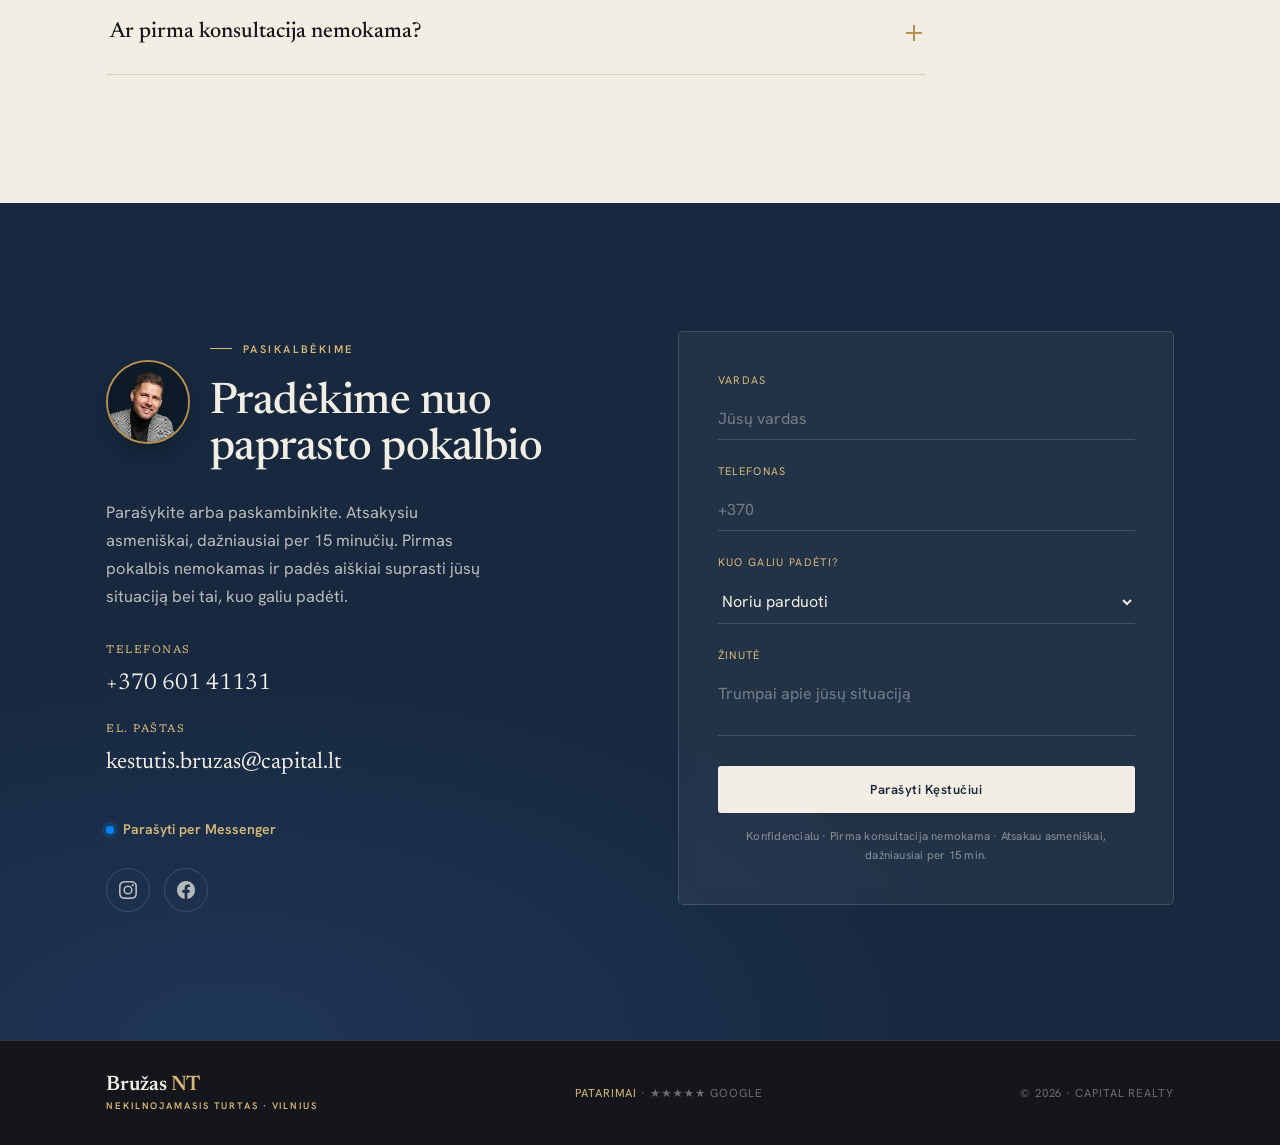
==== commit aa12f884: "Remove Kodel jis from nav" ====
--- a/index.html
+++ b/index.html
@@ -96,7 +96,6 @@
     <div class="nav-inner">
       <a class="wordmark" href="#top">Bružas <b class="wm-nt">NT</b><span data-en="Real estate · Vilnius">Nekilnojamasis turtas · Vilnius</span></a>
       <nav class="nav-links" id="navLinks">
-        <a href="#kodel" data-en="Why him">Kodėl jis</a>
         <a href="#balsai" data-en="Reviews">Klientų balsai</a>
         <a href="#eiga" data-en="Process">Eiga</a>
         <a href="#zmogus" data-en="About">Apie</a>
